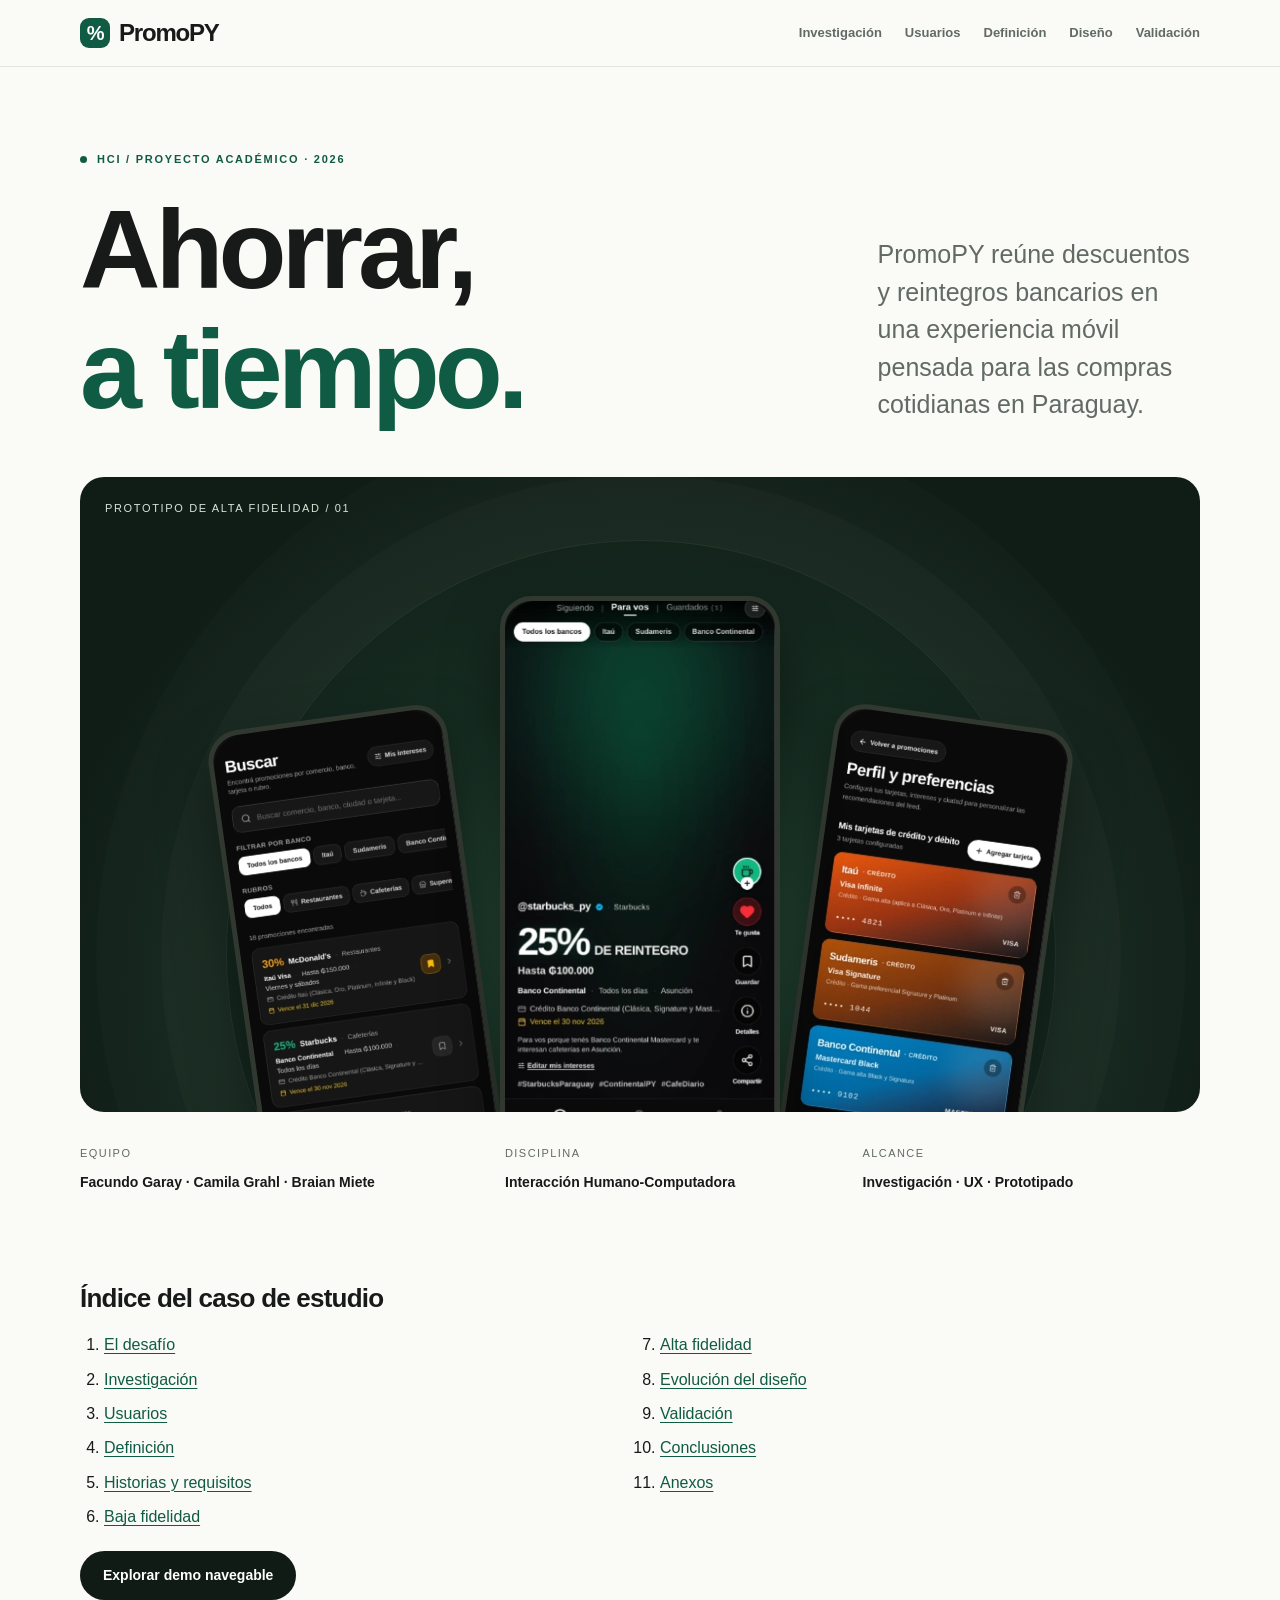
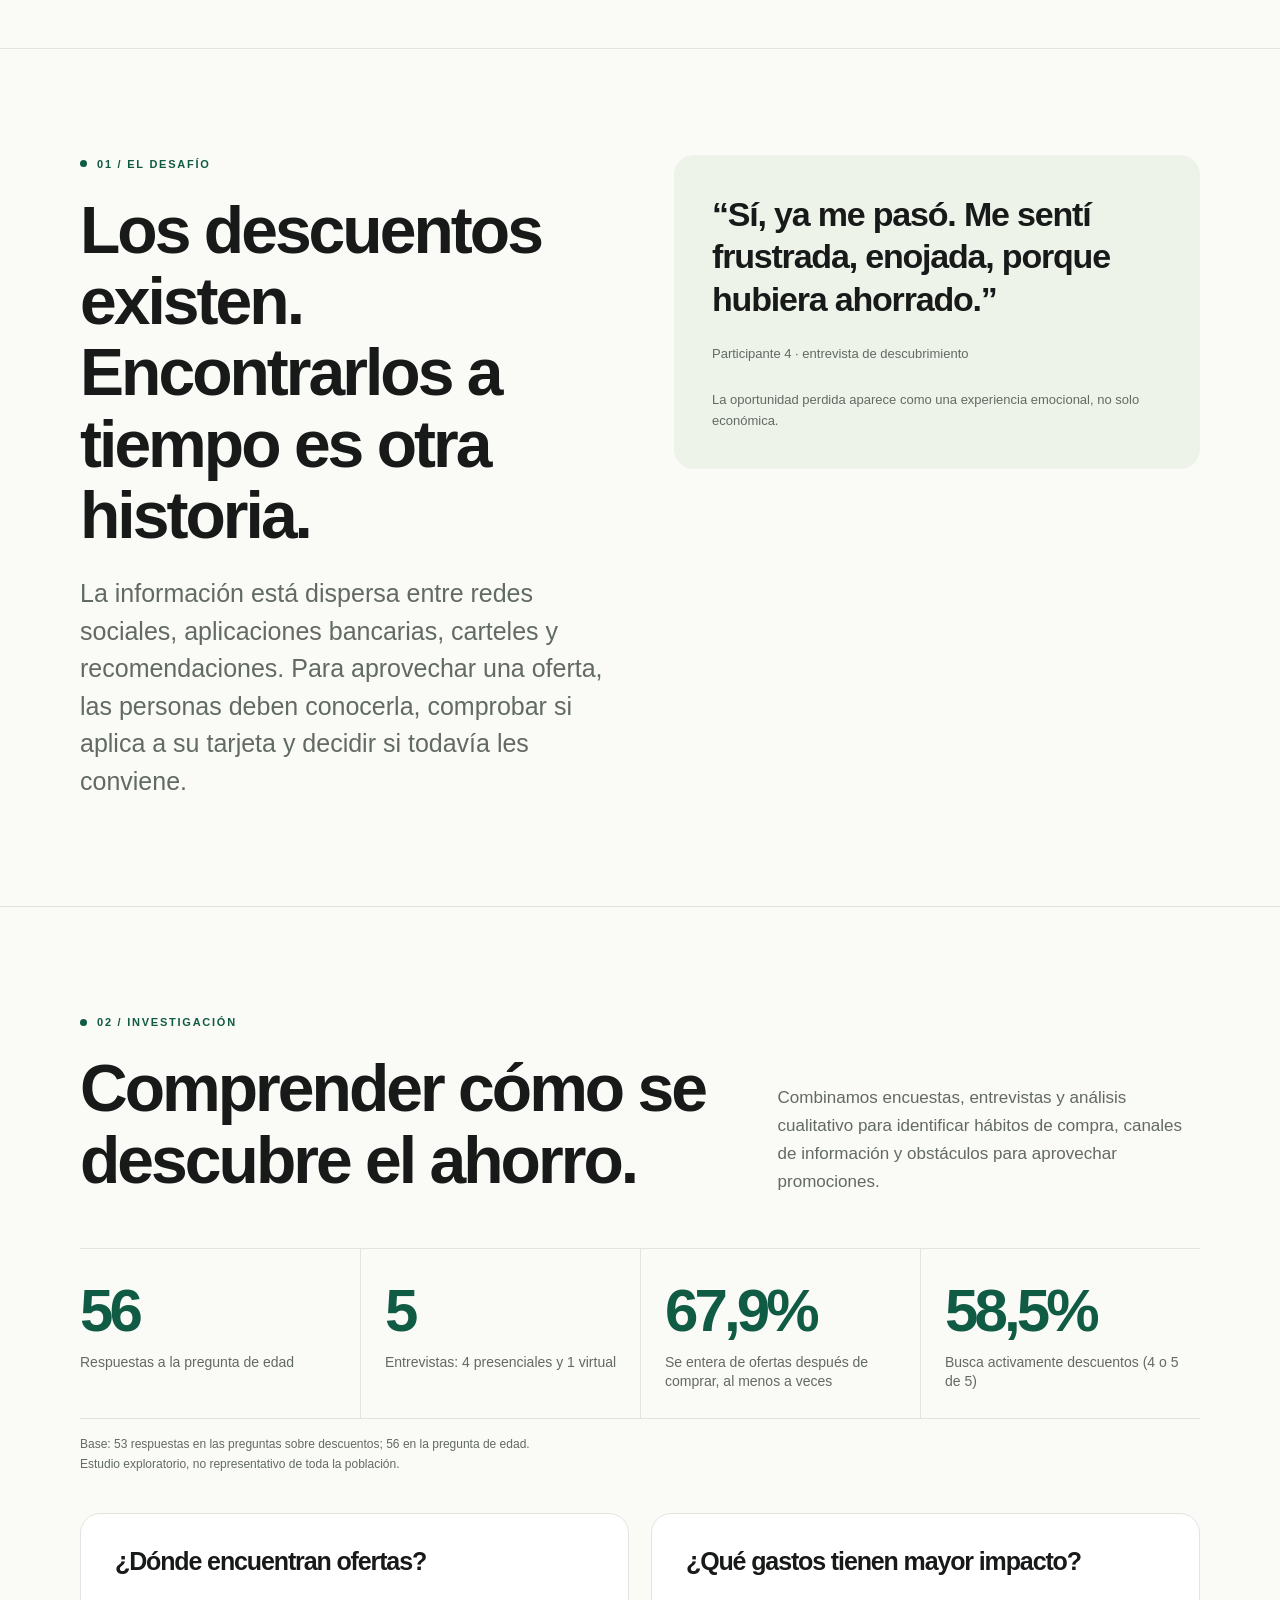
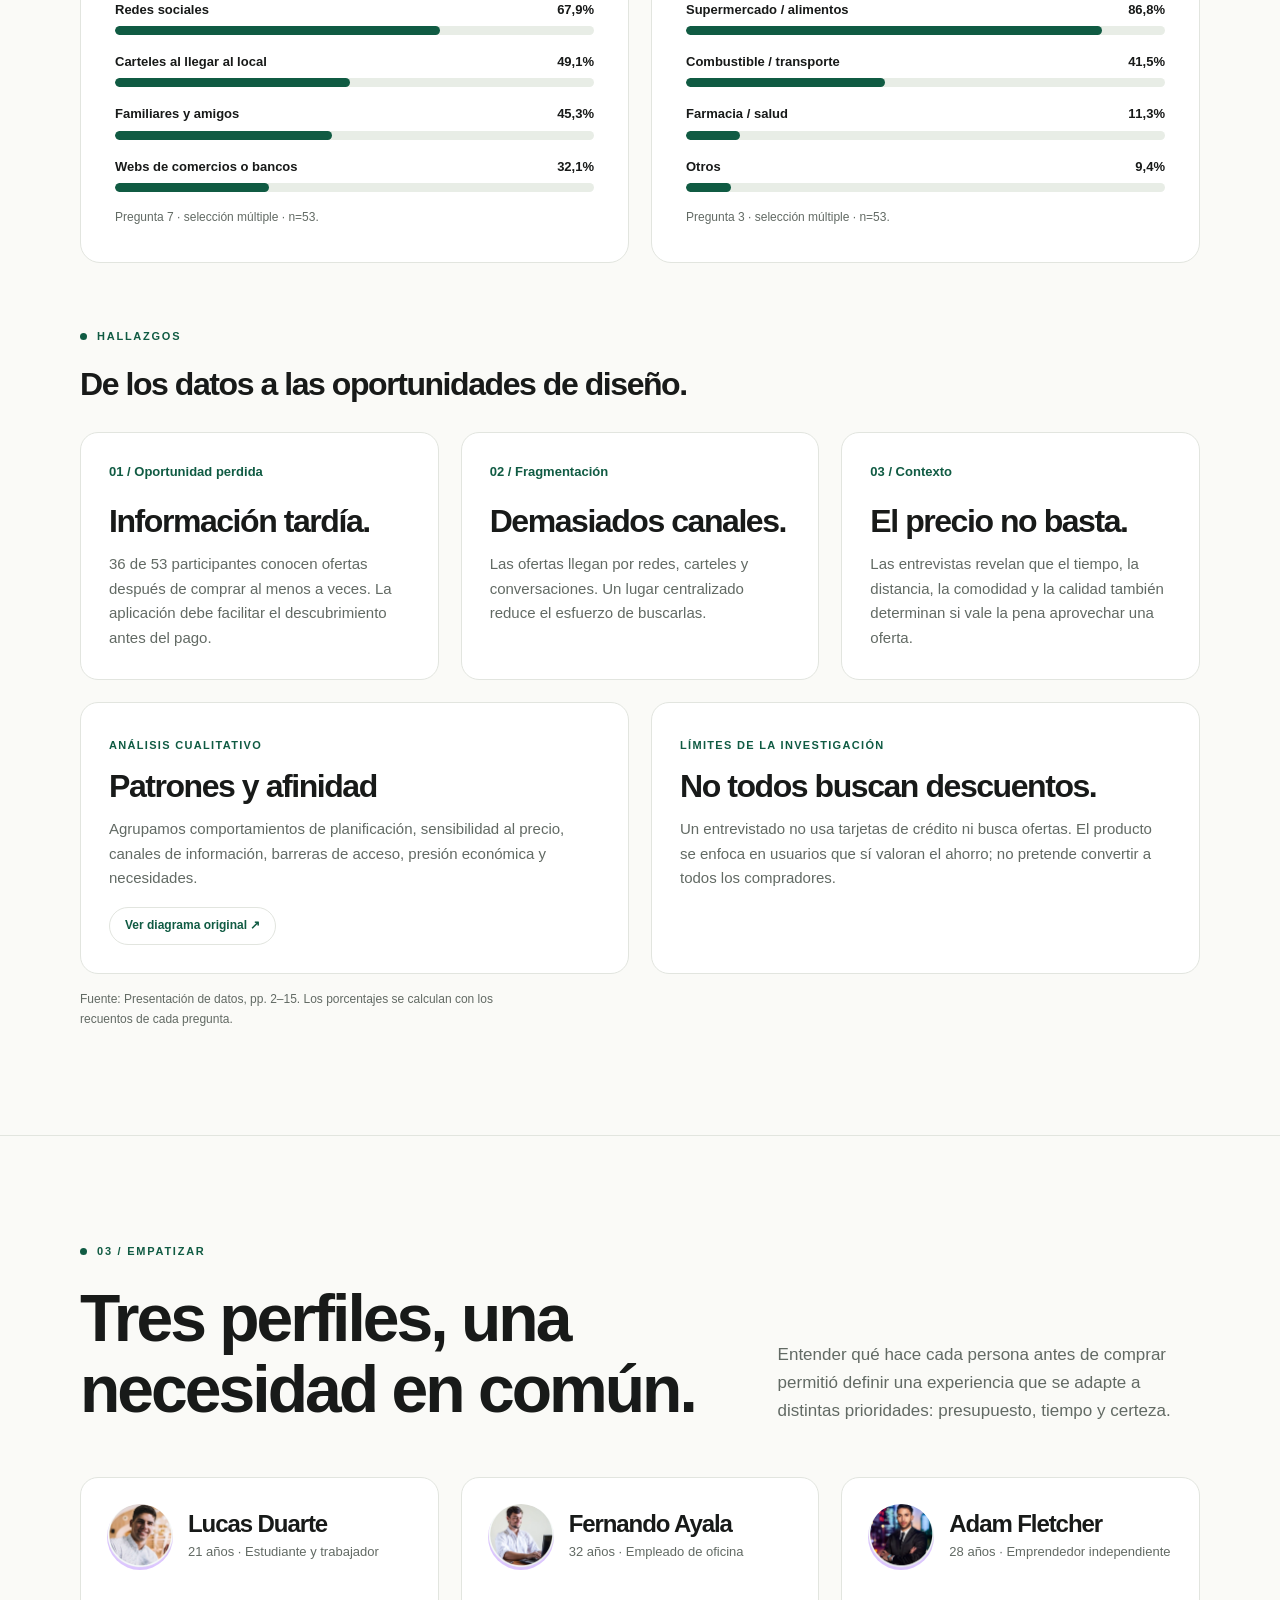
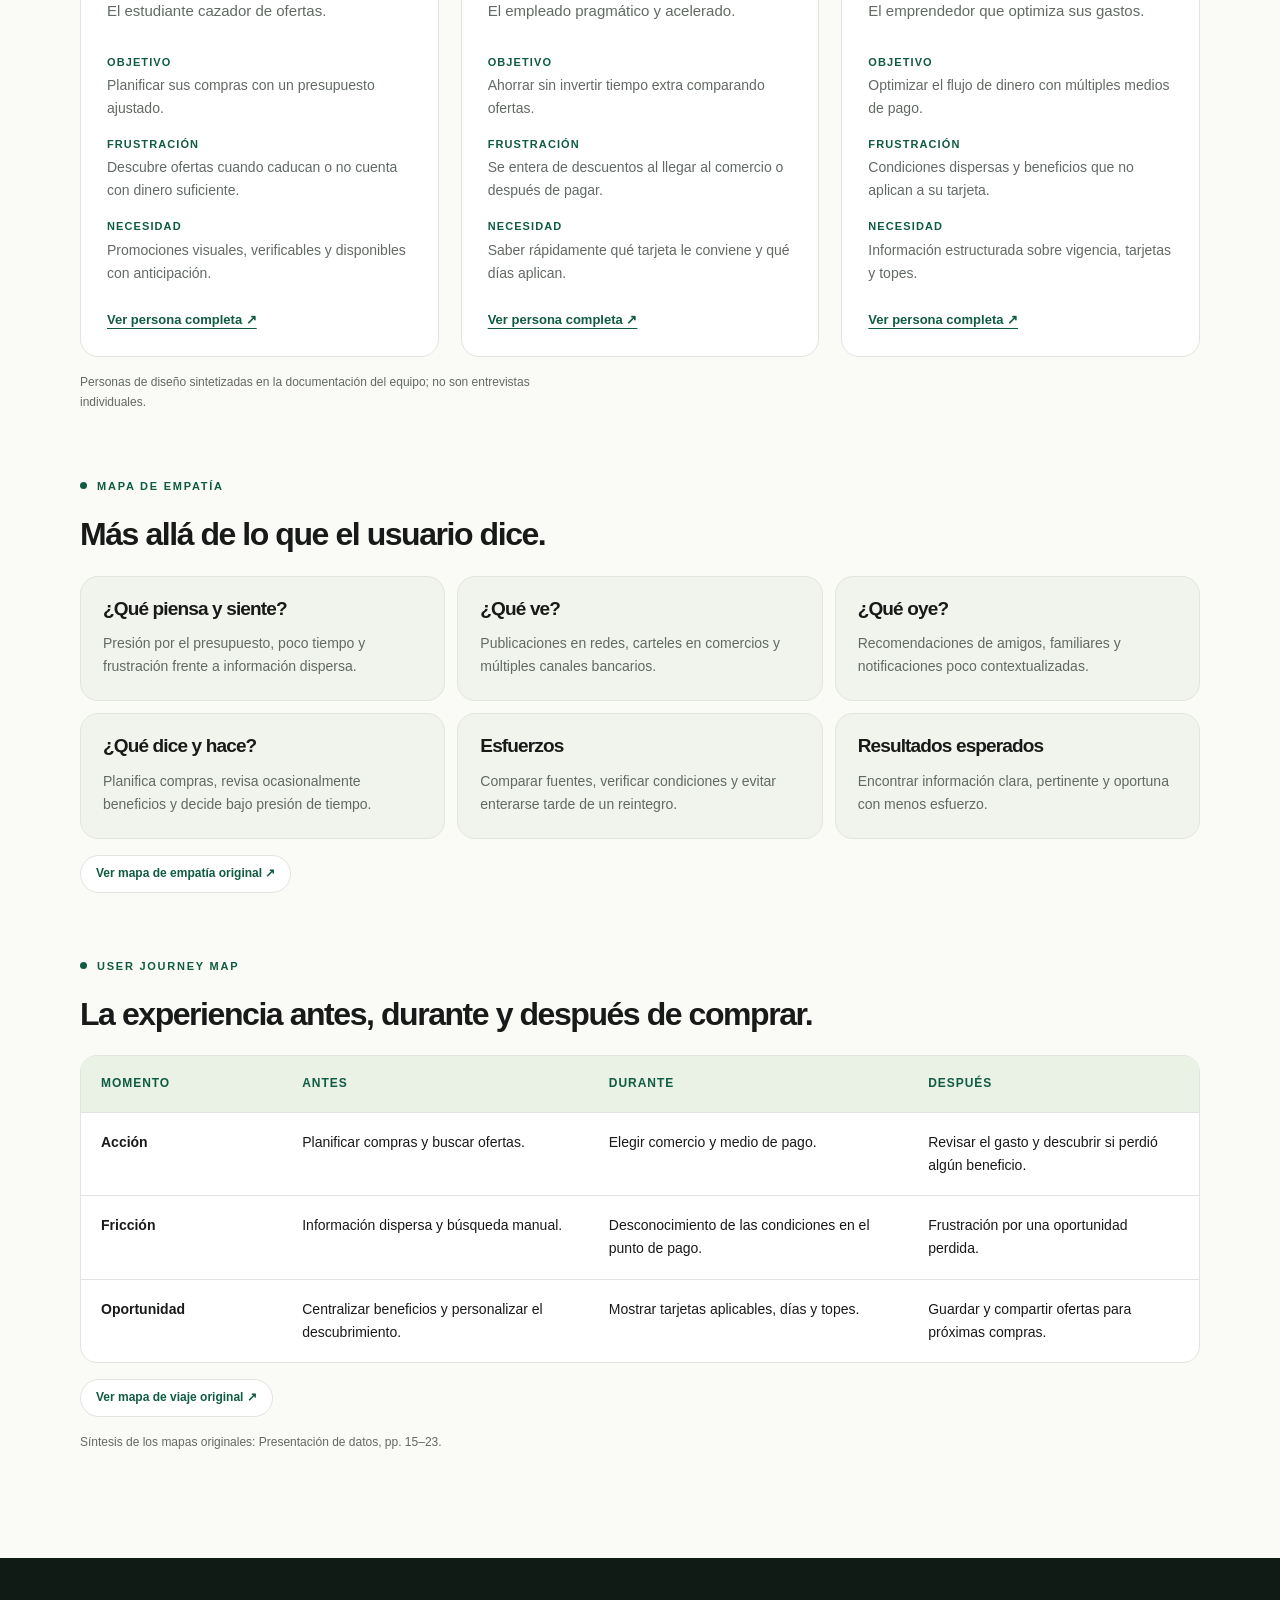
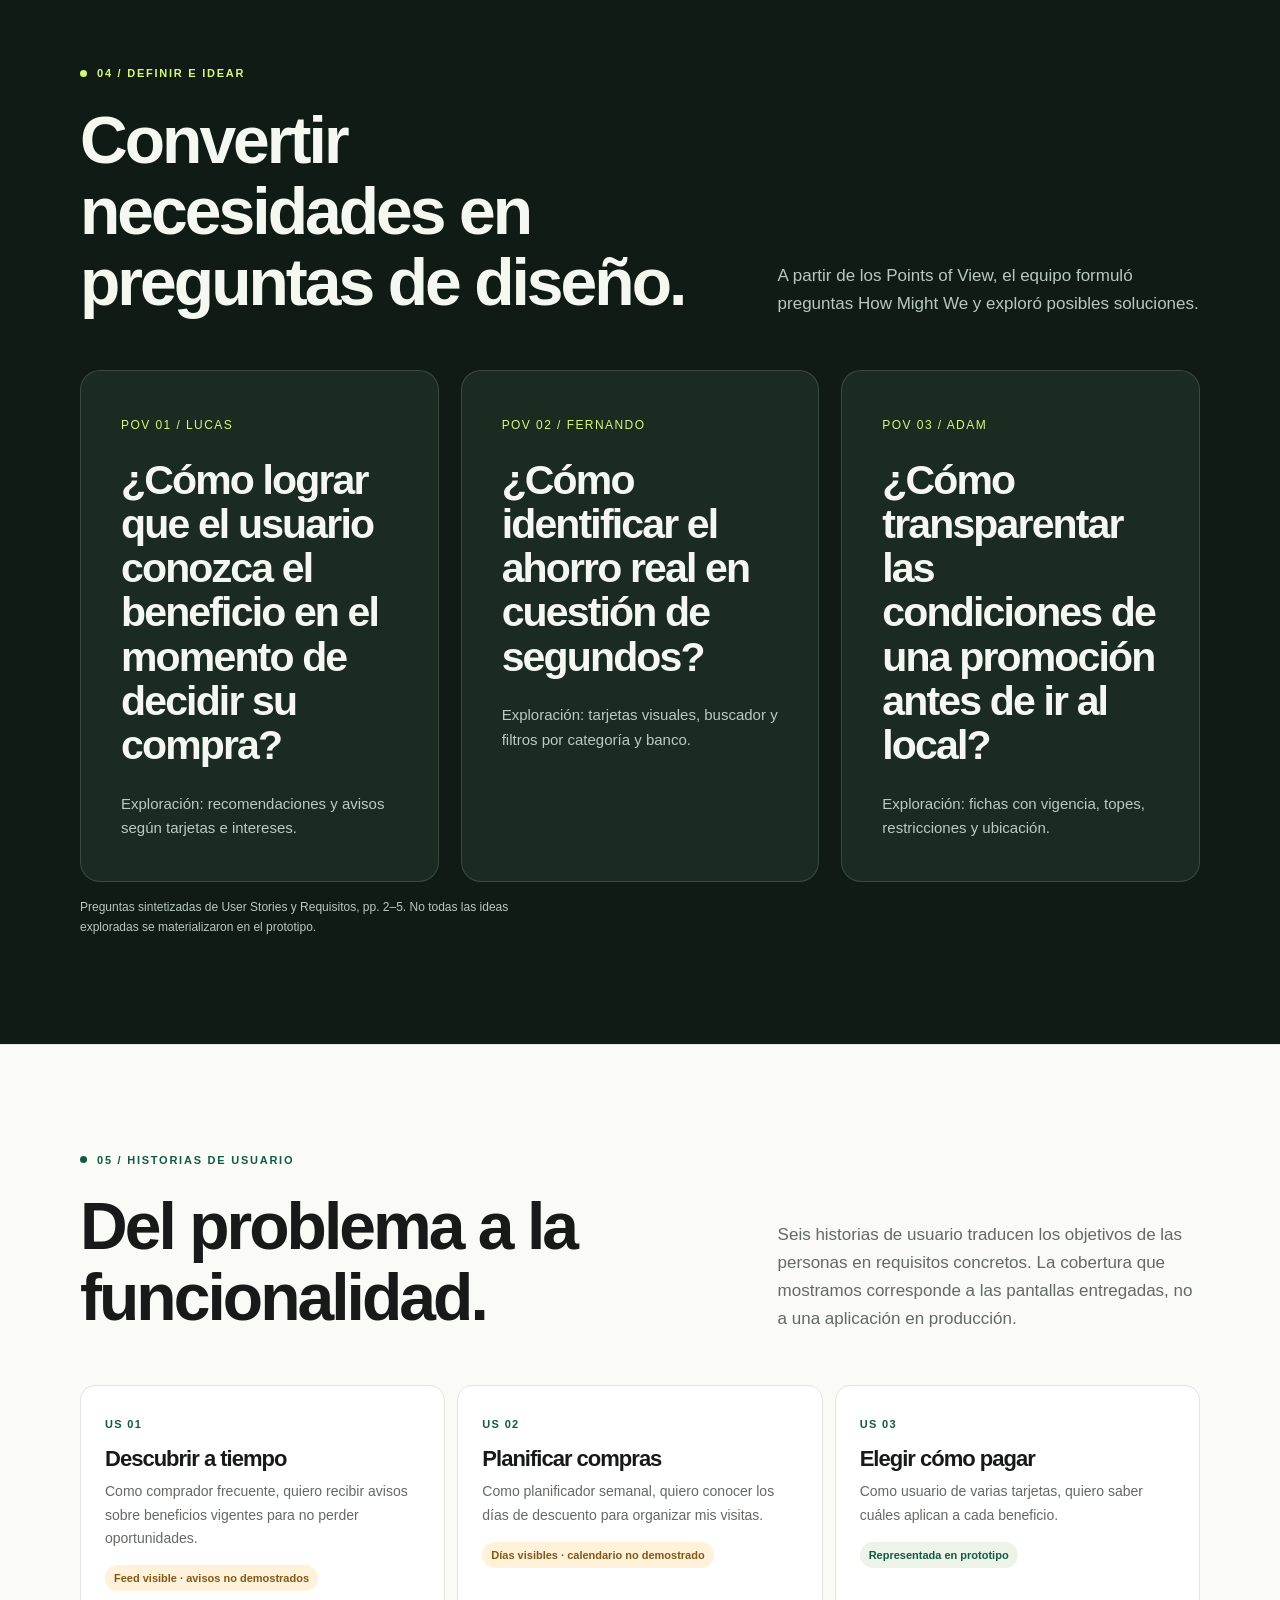
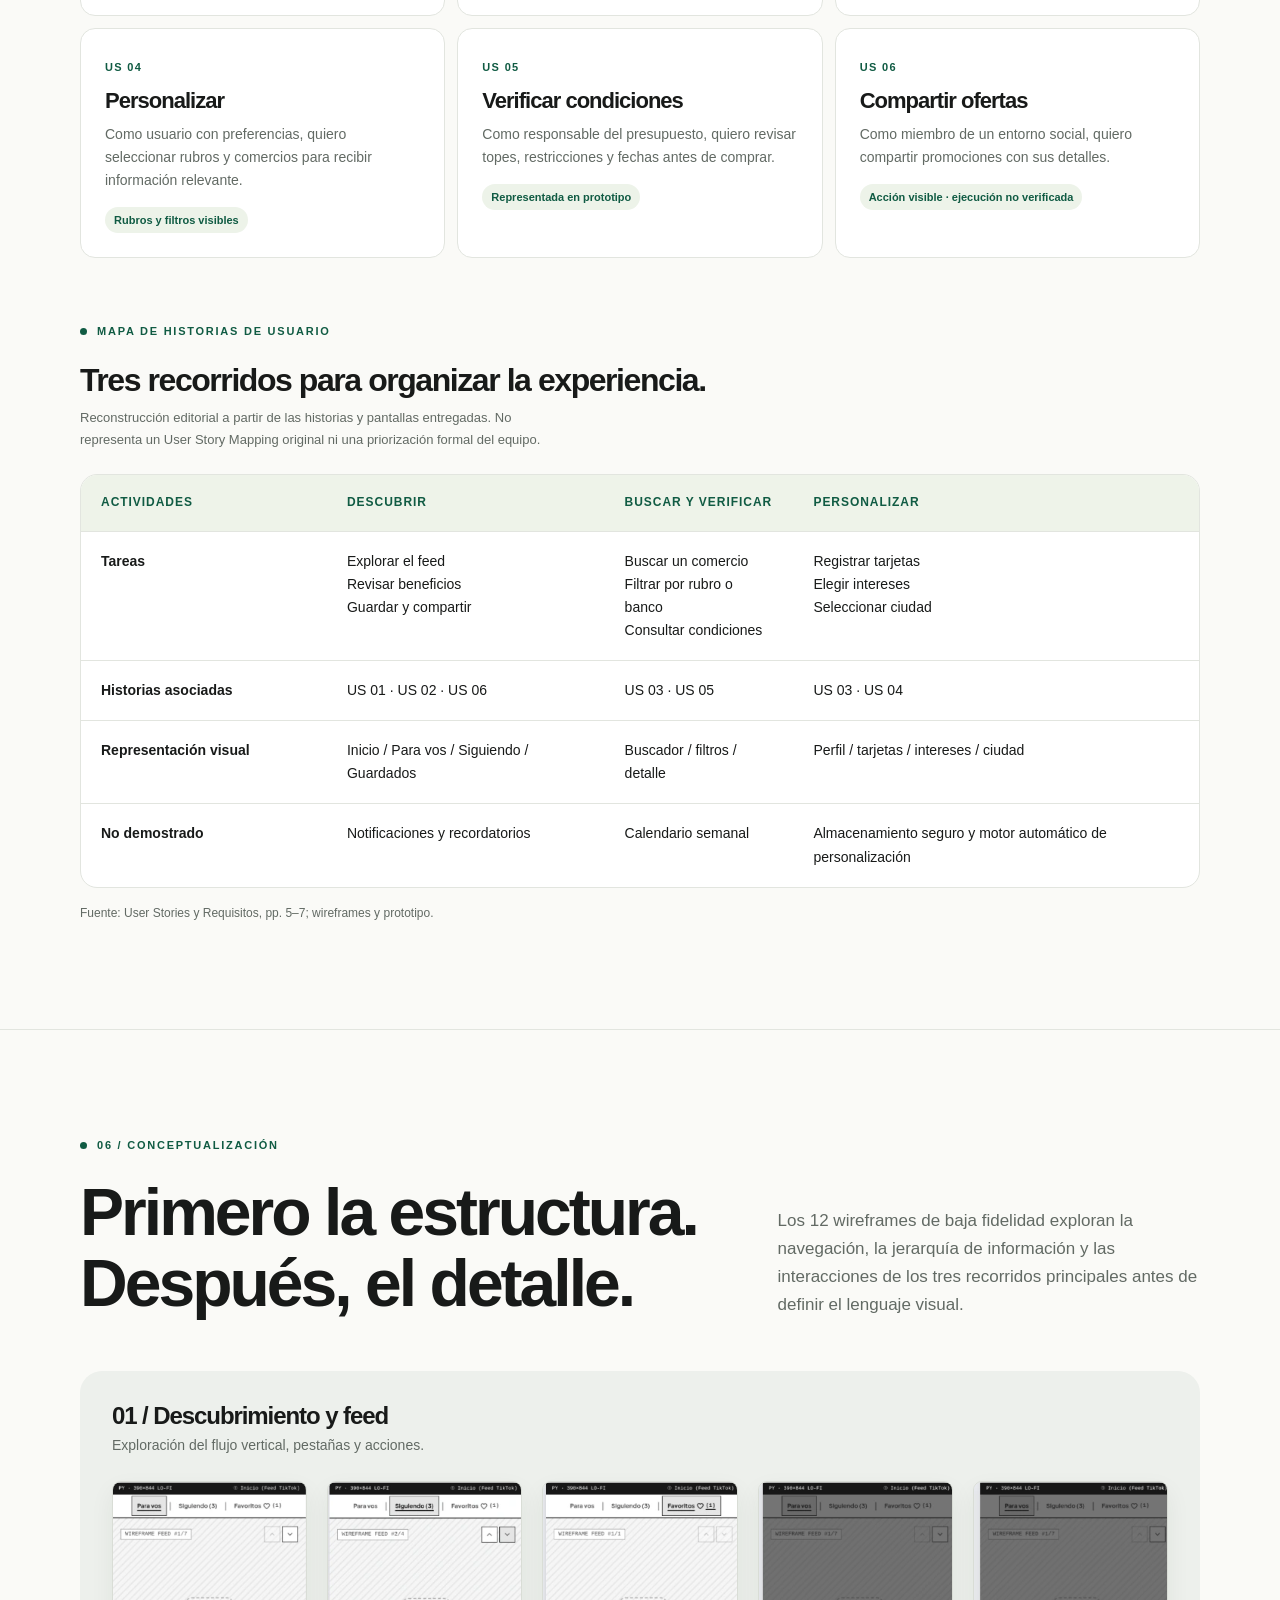
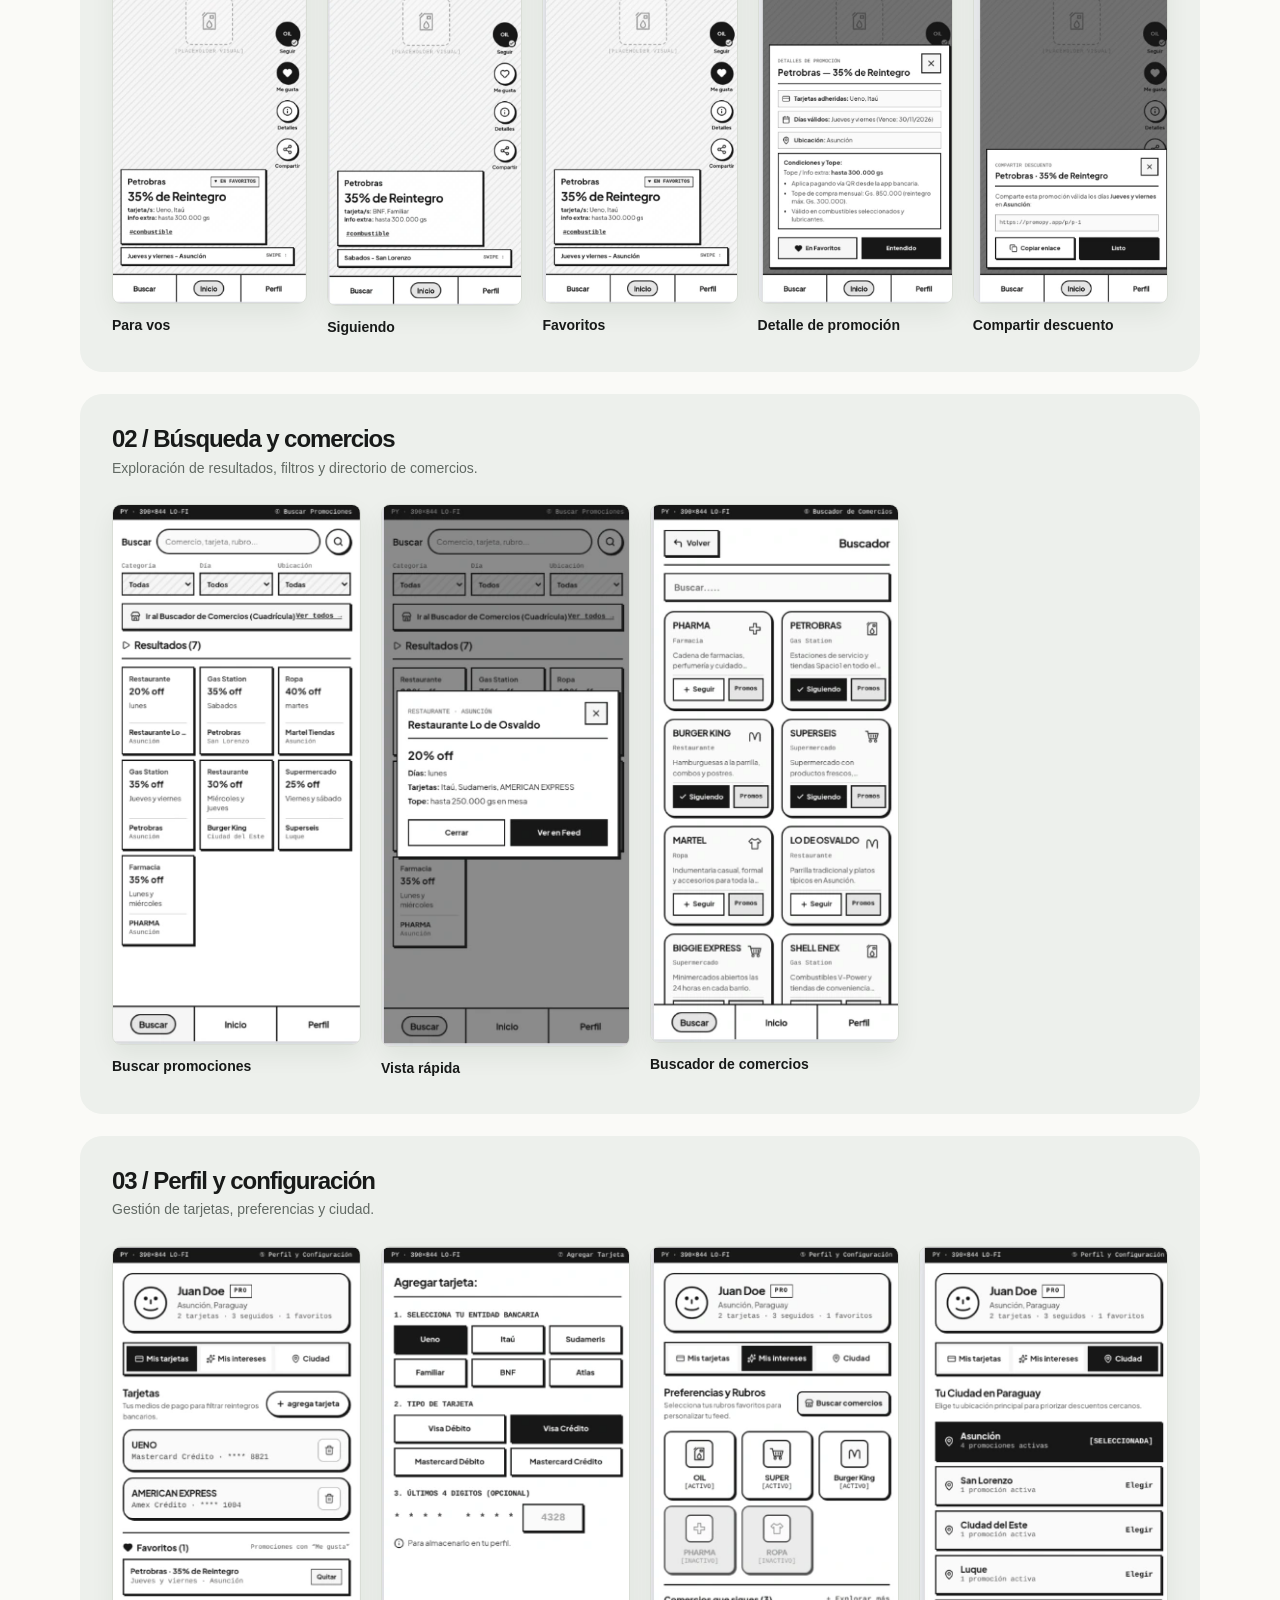
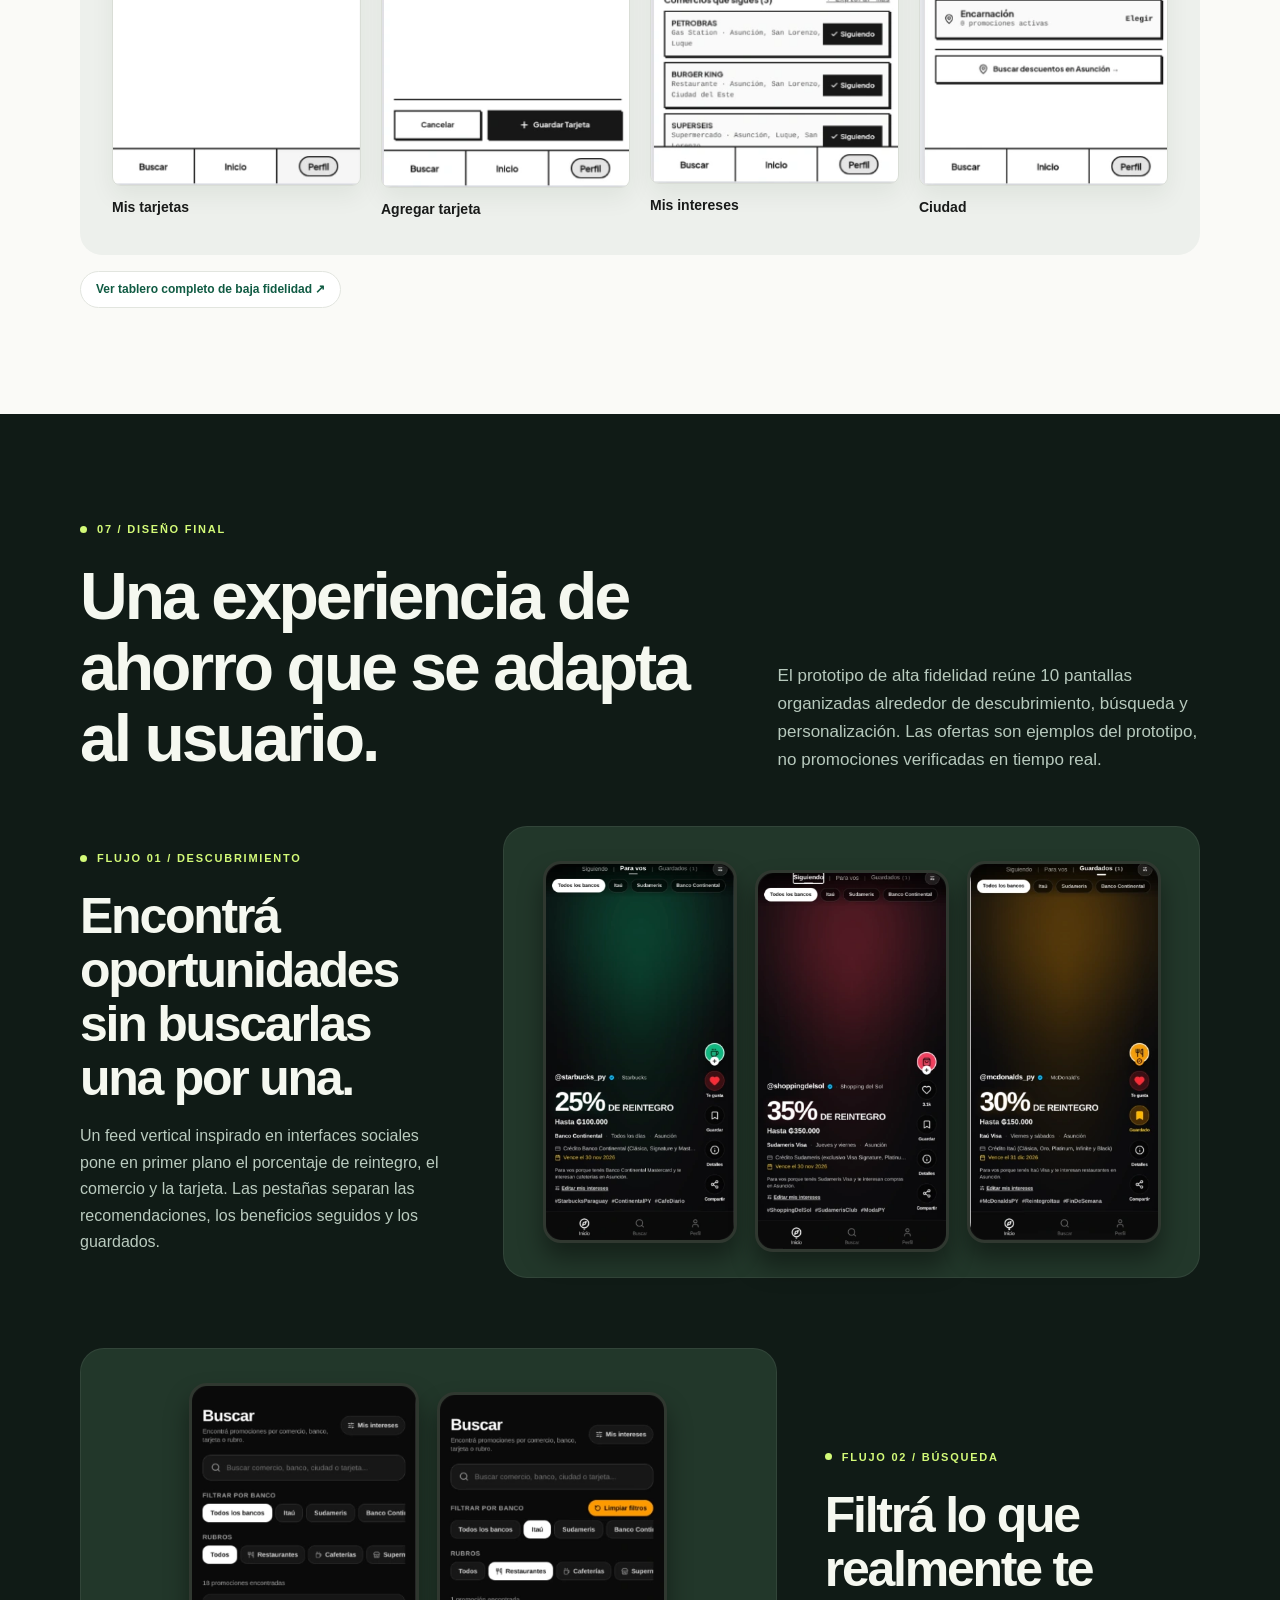
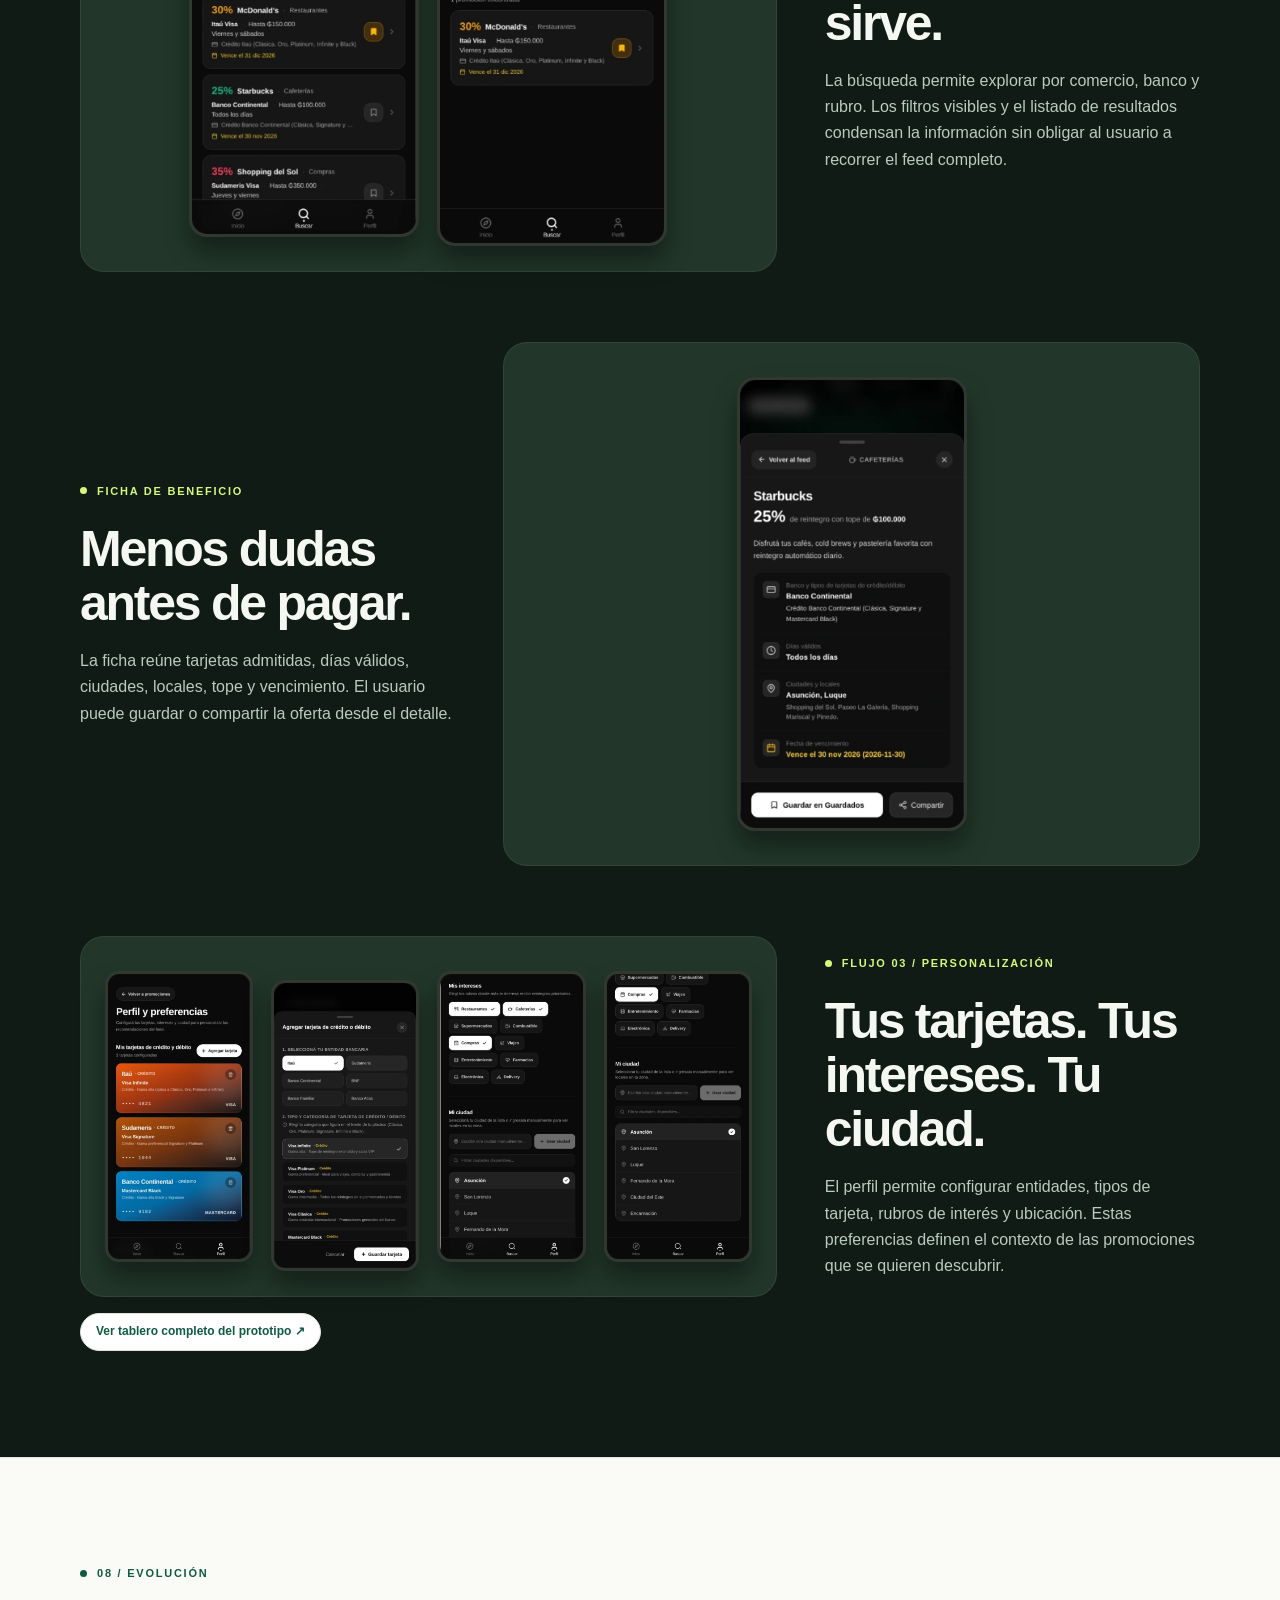
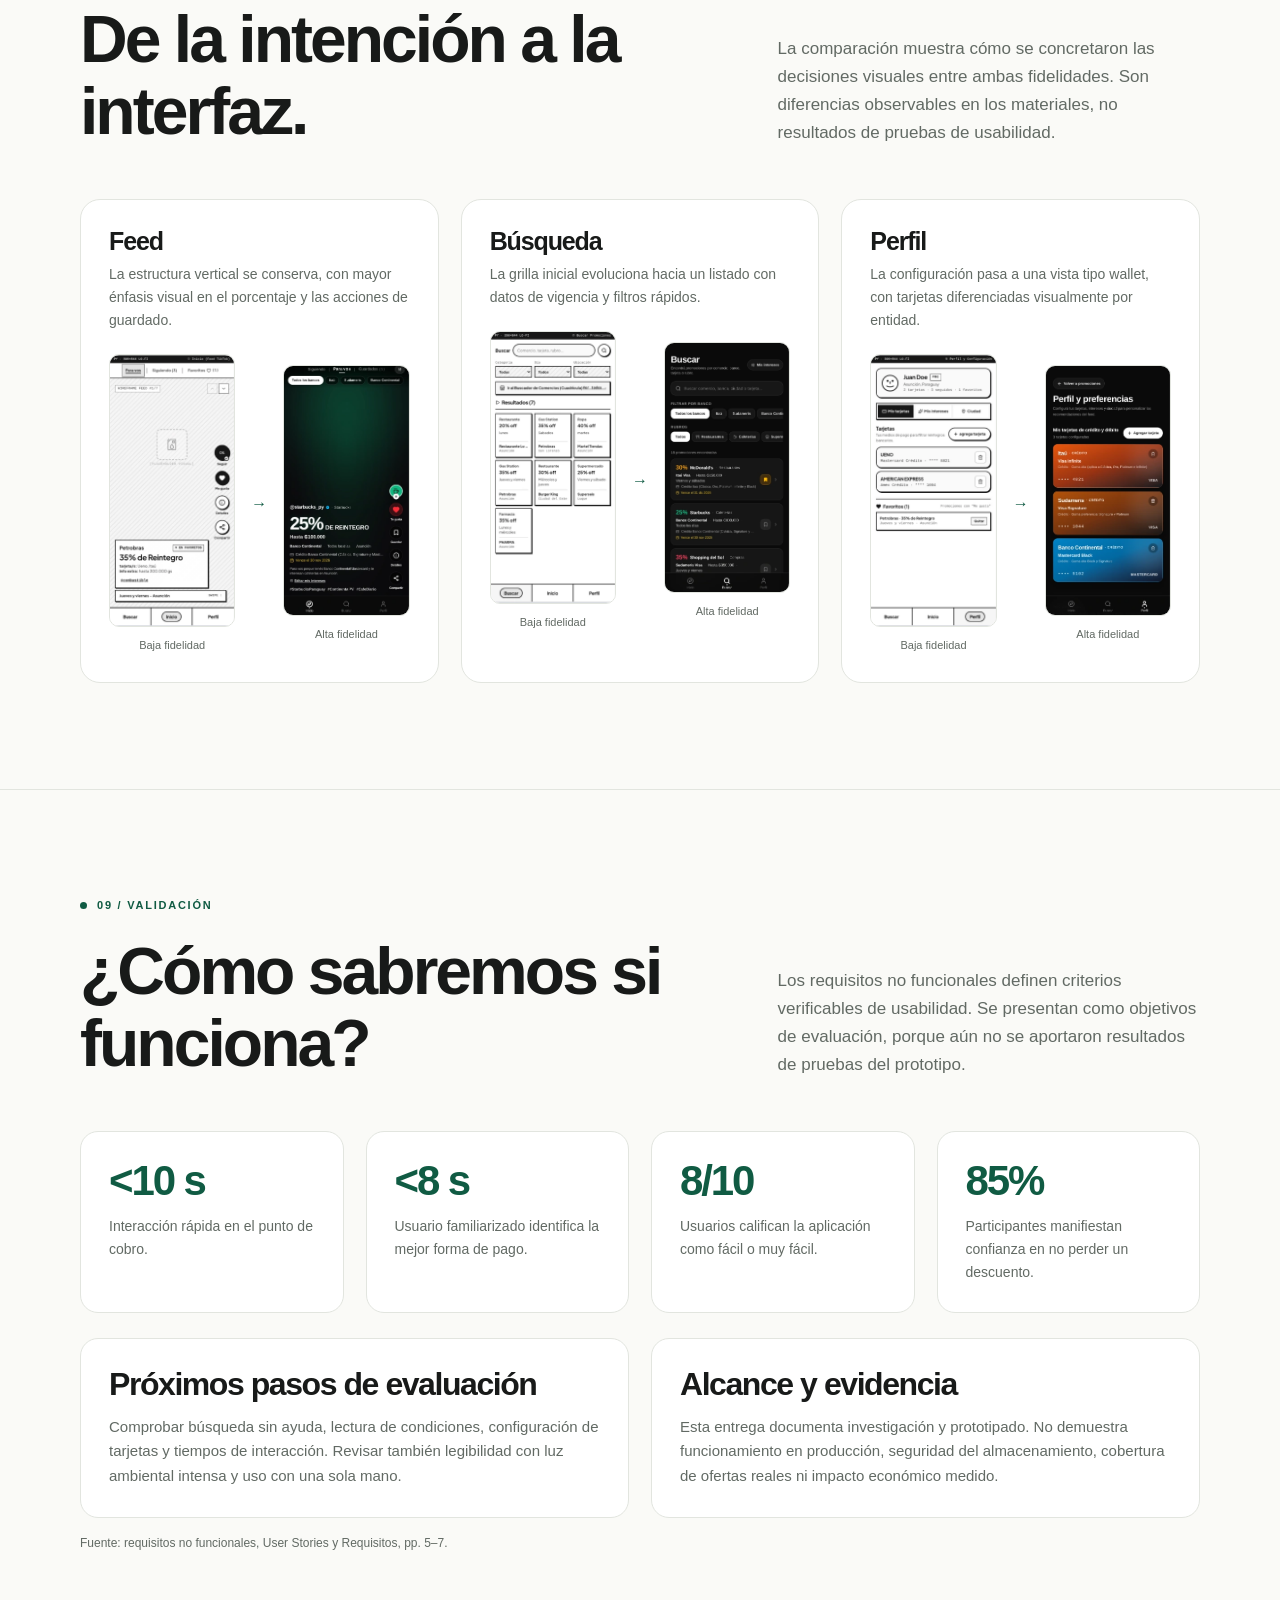
==== index.html @ 21a30f9c "Publicar portafolio HCI" ====
<!DOCTYPE html>
<html lang="es"><head><meta charset="utf-8"/><meta content="width=device-width,initial-scale=1" name="viewport"/><meta content="Caso de estudio UX/UI de PromoPY: investigación, diseño y prototipado de una aplicación de beneficios en Paraguay." name="description"/><title>PromoPY — Caso de estudio UX/UI</title><link href="css/estilos.css" rel="stylesheet"/></head><body><a class="skip-link" href="#inicio">Saltar al contenido principal</a><header class="topbar"><nav aria-label="Navegación principal" class="wrap nav"><a class="brand" href="#inicio"><span class="mark">%</span>PromoPY</a><div class="navlinks"><a href="#investigacion">Investigación</a><a href="#usuarios">Usuarios</a><a href="#definicion">Definición</a><a href="#diseno">Diseño</a><a href="#validacion">Validación</a></div></nav><div aria-hidden="true" class="progress" id="progress"></div></header>
<main id="inicio" tabindex="-1"><section class="hero wrap"><div class="eyebrow">HCI / Proyecto académico · 2026</div><div class="hero-title"><h1>Ahorrar,<br/><span>a tiempo.</span></h1><p class="lead">PromoPY reúne descuentos y reintegros bancarios en una experiencia móvil pensada para las compras cotidianas en Paraguay.</p></div><div class="hero-stage"><span class="stage-label">Prototipo de alta fidelidad / 01</span><a aria-label="Ampliar pantalla de búsqueda" class="device" data-zoom="" href="img/buscador-de-beneficios.webp"><img alt="Buscador de beneficios" decoding="async" src="img/buscador-de-beneficios.webp"/></a><a aria-label="Ampliar pantalla de inicio" class="device" data-zoom="" href="img/feed-personalizado-de-beneficios.webp"><img alt="Feed personalizado de beneficios" decoding="async" src="img/feed-personalizado-de-beneficios.webp"/></a><a aria-label="Ampliar pantalla de tarjetas" class="device" data-zoom="" href="img/perfil-con-tarjetas-bancarias.webp"><img alt="Perfil con tarjetas bancarias" decoding="async" src="img/perfil-con-tarjetas-bancarias.webp"/></a></div><div class="metadata"><div><span>Equipo</span><strong>Facundo Garay · Camila Grahl · Braian Miete</strong></div><div><span>Disciplina</span><strong>Interacción Humano-Computadora</strong></div><div><span>Alcance</span><strong>Investigación · UX · Prototipado</strong></div></div></section><nav aria-label="Índice del portafolio" class="contents wrap"><h2>Índice del caso de estudio</h2><ol><li><a href="#desafio">El desafío</a></li><li><a href="#investigacion">Investigación</a></li><li><a href="#usuarios">Usuarios</a></li><li><a href="#definicion">Definición</a></li><li><a href="#historias">Historias y requisitos</a></li><li><a href="#diseno">Baja fidelidad</a></li><li><a href="#prototipo">Alta fidelidad</a></li><li><a href="#evolucion">Evolución del diseño</a></li><li><a href="#validacion">Validación</a></li><li><a href="#conclusion">Conclusiones</a></li><li><a href="#anexos">Anexos</a></li></ol><a class="pill" href="demo/">Explorar demo navegable</a></nav>
<section class="section" id="desafio"><div class="wrap problem reveal"><div><div class="eyebrow">01 / El desafío</div><h2>Los descuentos existen. Encontrarlos a tiempo es otra historia.</h2><p class="lead">La información está dispersa entre redes sociales, aplicaciones bancarias, carteles y recomendaciones. Para aprovechar una oferta, las personas deben conocerla, comprobar si aplica a su tarjeta y decidir si todavía les conviene.</p></div><div class="quote-block"><blockquote>“Sí, ya me pasó. Me sentí frustrada, enojada, porque hubiera ahorrado.”</blockquote><cite>Participante 4 · entrevista de descubrimiento</cite><p class="small" style="margin-top:22px">La oportunidad perdida aparece como una experiencia emocional, no solo económica.</p></div></div></section>
<section class="section" id="investigacion"><div class="wrap"><div class="section-head reveal"><div><div class="eyebrow">02 / Investigación</div><h2>Comprender cómo se descubre el ahorro.</h2></div><p>Combinamos encuestas, entrevistas y análisis cualitativo para identificar hábitos de compra, canales de información y obstáculos para aprovechar promociones.</p></div><div class="stats reveal"><div class="stat"><b>56</b><p>Respuestas a la pregunta de edad</p></div><div class="stat"><b>5</b><p>Entrevistas: 4 presenciales y 1 virtual</p></div><div class="stat"><b>67,9%</b><p>Se entera de ofertas después de comprar, al menos a veces</p></div><div class="stat"><b>58,5%</b><p>Busca activamente descuentos (4 o 5 de 5)</p></div></div><p class="source">Base: 53 respuestas en las preguntas sobre descuentos; 56 en la pregunta de edad. Estudio exploratorio, no representativo de toda la población.</p><div class="grid2 reveal" style="margin-top:38px"><div class="chart"><h3>¿Dónde encuentran ofertas?</h3><div class="barrow"><div class="barlabel"><span>Redes sociales</span><span>67,9%</span></div><div class="track"><div class="fill" style="width:67.9%"></div></div></div><div class="barrow"><div class="barlabel"><span>Carteles al llegar al local</span><span>49,1%</span></div><div class="track"><div class="fill" style="width:49.1%"></div></div></div><div class="barrow"><div class="barlabel"><span>Familiares y amigos</span><span>45,3%</span></div><div class="track"><div class="fill" style="width:45.3%"></div></div></div><div class="barrow"><div class="barlabel"><span>Webs de comercios o bancos</span><span>32,1%</span></div><div class="track"><div class="fill" style="width:32.1%"></div></div></div><p class="source">Pregunta 7 · selección múltiple · n=53.</p></div><div class="chart"><h3>¿Qué gastos tienen mayor impacto?</h3><div class="barrow"><div class="barlabel"><span>Supermercado / alimentos</span><span>86,8%</span></div><div class="track"><div class="fill" style="width:86.8%"></div></div></div><div class="barrow"><div class="barlabel"><span>Combustible / transporte</span><span>41,5%</span></div><div class="track"><div class="fill" style="width:41.5%"></div></div></div><div class="barrow"><div class="barlabel"><span>Farmacia / salud</span><span>11,3%</span></div><div class="track"><div class="fill" style="width:11.3%"></div></div></div><div class="barrow"><div class="barlabel"><span>Otros</span><span>9,4%</span></div><div class="track"><div class="fill" style="width:9.4%"></div></div></div><p class="source">Pregunta 3 · selección múltiple · n=53.</p></div></div><div class="subhead"><div class="eyebrow">Hallazgos</div><h3>De los datos a las oportunidades de diseño.</h3></div><div class="grid3 insights reveal"><article class="card"><span class="insight-num">01 / Oportunidad perdida</span><h3>Información tardía.</h3><p>36 de 53 participantes conocen ofertas después de comprar al menos a veces. La aplicación debe facilitar el descubrimiento antes del pago.</p></article><article class="card"><span class="insight-num">02 / Fragmentación</span><h3>Demasiados canales.</h3><p>Las ofertas llegan por redes, carteles y conversaciones. Un lugar centralizado reduce el esfuerzo de buscarlas.</p></article><article class="card"><span class="insight-num">03 / Contexto</span><h3>El precio no basta.</h3><p>Las entrevistas revelan que el tiempo, la distancia, la comodidad y la calidad también determinan si vale la pena aprovechar una oferta.</p></article></div><div class="grid2 reveal" style="margin-top:22px"><article class="card"><span class="kicker">Análisis cualitativo</span><h3 style="margin-top:12px">Patrones y afinidad</h3><p>Agrupamos comportamientos de planificación, sensibilidad al precio, canales de información, barreras de acceso, presión económica y necesidades.</p><a class="map-btn" data-caption="Diagrama de afinidad original" data-src="img/diagrama-de-afinidad-original.webp" href="img/diagrama-de-afinidad-original.webp">Ver diagrama original ↗</a></article><article class="card"><span class="kicker">Límites de la investigación</span><h3 style="margin-top:12px">No todos buscan descuentos.</h3><p>Un entrevistado no usa tarjetas de crédito ni busca ofertas. El producto se enfoca en usuarios que sí valoran el ahorro; no pretende convertir a todos los compradores.</p></article></div><p class="source">Fuente: Presentación de datos, pp. 2–15. Los porcentajes se calculan con los recuentos de cada pregunta.</p></div></section>
<section class="section" id="usuarios"><div class="wrap"><div class="section-head reveal"><div><div class="eyebrow">03 / Empatizar</div><h2>Tres perfiles, una necesidad en común.</h2></div><p>Entender qué hace cada persona antes de comprar permitió definir una experiencia que se adapte a distintas prioridades: presupuesto, tiempo y certeza.</p></div><div class="grid3 reveal"><article class="card persona"><div class="person-header"><img alt="Retrato ilustrativo de Lucas" class="avatar" decoding="async" src="img/retrato-ilustrativo-de-lucas.webp"/><div><h3>Lucas Duarte</h3><p class="role">21 años · Estudiante y trabajador</p></div></div><p>El estudiante cazador de ofertas.</p><dl><dt>Objetivo</dt><dd>Planificar sus compras con un presupuesto ajustado.</dd><dt>Frustración</dt><dd>Descubre ofertas cuando caducan o no cuenta con dinero suficiente.</dd><dt>Necesidad</dt><dd>Promociones visuales, verificables y disponibles con anticipación.</dd></dl><a class="textlink" data-caption="User persona original: Lucas Duarte" data-src="img/user-persona-original-lucas-duarte.webp" href="img/user-persona-original-lucas-duarte.webp">Ver persona completa ↗</a></article><article class="card persona"><div class="person-header"><img alt="Retrato ilustrativo de Fernando" class="avatar" decoding="async" src="img/retrato-ilustrativo-de-fernando.webp"/><div><h3>Fernando Ayala</h3><p class="role">32 años · Empleado de oficina</p></div></div><p>El empleado pragmático y acelerado.</p><dl><dt>Objetivo</dt><dd>Ahorrar sin invertir tiempo extra comparando ofertas.</dd><dt>Frustración</dt><dd>Se entera de descuentos al llegar al comercio o después de pagar.</dd><dt>Necesidad</dt><dd>Saber rápidamente qué tarjeta le conviene y qué días aplican.</dd></dl><a class="textlink" data-caption="User persona original: Fernando Ayala" data-src="img/user-persona-original-fernando-ayala.webp" href="img/user-persona-original-fernando-ayala.webp">Ver persona completa ↗</a></article><article class="card persona"><div class="person-header"><img alt="Retrato ilustrativo de Adam" class="avatar" decoding="async" src="img/retrato-ilustrativo-de-adam.webp"/><div><h3>Adam Fletcher</h3><p class="role">28 años · Emprendedor independiente</p></div></div><p>El emprendedor que optimiza sus gastos.</p><dl><dt>Objetivo</dt><dd>Optimizar el flujo de dinero con múltiples medios de pago.</dd><dt>Frustración</dt><dd>Condiciones dispersas y beneficios que no aplican a su tarjeta.</dd><dt>Necesidad</dt><dd>Información estructurada sobre vigencia, tarjetas y topes.</dd></dl><a class="textlink" data-caption="User persona original: Adam Fletcher" data-src="img/user-persona-original-adam-fletcher.webp" href="img/user-persona-original-adam-fletcher.webp">Ver persona completa ↗</a></article></div><p class="source">Personas de diseño sintetizadas en la documentación del equipo; no son entrevistas individuales.</p><div class="subhead"><div class="eyebrow">Mapa de empatía</div><h3>Más allá de lo que el usuario dice.</h3></div><div class="empathy reveal"><article class="card"><h3>¿Qué piensa y siente?</h3><p>Presión por el presupuesto, poco tiempo y frustración frente a información dispersa.</p></article><article class="card"><h3>¿Qué ve?</h3><p>Publicaciones en redes, carteles en comercios y múltiples canales bancarios.</p></article><article class="card"><h3>¿Qué oye?</h3><p>Recomendaciones de amigos, familiares y notificaciones poco contextualizadas.</p></article><article class="card"><h3>¿Qué dice y hace?</h3><p>Planifica compras, revisa ocasionalmente beneficios y decide bajo presión de tiempo.</p></article><article class="card"><h3>Esfuerzos</h3><p>Comparar fuentes, verificar condiciones y evitar enterarse tarde de un reintegro.</p></article><article class="card"><h3>Resultados esperados</h3><p>Encontrar información clara, pertinente y oportuna con menos esfuerzo.</p></article></div><a class="map-btn" data-caption="Mapa de empatía original" data-src="img/mapa-de-empatia-original.webp" href="img/mapa-de-empatia-original.webp">Ver mapa de empatía original ↗</a><div class="subhead"><div class="eyebrow">User Journey Map</div><h3>La experiencia antes, durante y después de comprar.</h3></div><div class="scroll-table reveal"><table><thead><tr><th>Momento</th><th>Antes</th><th>Durante</th><th>Después</th></tr></thead><tbody><tr><td>Acción</td><td>Planificar compras y buscar ofertas.</td><td>Elegir comercio y medio de pago.</td><td>Revisar el gasto y descubrir si perdió algún beneficio.</td></tr><tr><td>Fricción</td><td>Información dispersa y búsqueda manual.</td><td>Desconocimiento de las condiciones en el punto de pago.</td><td>Frustración por una oportunidad perdida.</td></tr><tr><td>Oportunidad</td><td>Centralizar beneficios y personalizar el descubrimiento.</td><td>Mostrar tarjetas aplicables, días y topes.</td><td>Guardar y compartir ofertas para próximas compras.</td></tr></tbody></table></div><a class="map-btn" data-caption="User Journey Map original" data-src="img/user-journey-map-original.webp" href="img/user-journey-map-original.webp">Ver mapa de viaje original ↗</a><p class="source">Síntesis de los mapas originales: Presentación de datos, pp. 15–23.</p></div></section>
<section class="section dark" id="definicion"><div class="wrap"><div class="section-head reveal"><div><div class="eyebrow">04 / Definir e idear</div><h2>Convertir necesidades en preguntas de diseño.</h2></div><p>A partir de los Points of View, el equipo formuló preguntas How Might We y exploró posibles soluciones.</p></div><div class="grid3 reveal"><article class="hmw"><span>POV 01 / Lucas</span><h3>¿Cómo lograr que el usuario conozca el beneficio en el momento de decidir su compra?</h3><p>Exploración: recomendaciones y avisos según tarjetas e intereses.</p></article><article class="hmw"><span>POV 02 / Fernando</span><h3>¿Cómo identificar el ahorro real en cuestión de segundos?</h3><p>Exploración: tarjetas visuales, buscador y filtros por categoría y banco.</p></article><article class="hmw"><span>POV 03 / Adam</span><h3>¿Cómo transparentar las condiciones de una promoción antes de ir al local?</h3><p>Exploración: fichas con vigencia, topes, restricciones y ubicación.</p></article></div><p class="source">Preguntas sintetizadas de User Stories y Requisitos, pp. 2–5. No todas las ideas exploradas se materializaron en el prototipo.</p></div></section>
<section class="section" id="historias"><div class="wrap"><div class="section-head reveal"><div><div class="eyebrow">05 / Historias de usuario</div><h2>Del problema a la funcionalidad.</h2></div><p>Seis historias de usuario traducen los objetivos de las personas en requisitos concretos. La cobertura que mostramos corresponde a las pantallas entregadas, no a una aplicación en producción.</p></div><div class="stories reveal"><article class="story"><span class="kicker">US 01</span><h3>Descubrir a tiempo</h3><p>Como comprador frecuente, quiero recibir avisos sobre beneficios vigentes para no perder oportunidades.</p><span class="status pending">Feed visible · avisos no demostrados</span></article><article class="story"><span class="kicker">US 02</span><h3>Planificar compras</h3><p>Como planificador semanal, quiero conocer los días de descuento para organizar mis visitas.</p><span class="status pending">Días visibles · calendario no demostrado</span></article><article class="story"><span class="kicker">US 03</span><h3>Elegir cómo pagar</h3><p>Como usuario de varias tarjetas, quiero saber cuáles aplican a cada beneficio.</p><span class="status">Representada en prototipo</span></article><article class="story"><span class="kicker">US 04</span><h3>Personalizar</h3><p>Como usuario con preferencias, quiero seleccionar rubros y comercios para recibir información relevante.</p><span class="status">Rubros y filtros visibles</span></article><article class="story"><span class="kicker">US 05</span><h3>Verificar condiciones</h3><p>Como responsable del presupuesto, quiero revisar topes, restricciones y fechas antes de comprar.</p><span class="status">Representada en prototipo</span></article><article class="story"><span class="kicker">US 06</span><h3>Compartir ofertas</h3><p>Como miembro de un entorno social, quiero compartir promociones con sus detalles.</p><span class="status">Acción visible · ejecución no verificada</span></article></div><div class="subhead"><div class="eyebrow">Mapa de historias de usuario</div><h3>Tres recorridos para organizar la experiencia.</h3><p class="small" style="margin-top:10px">Reconstrucción editorial a partir de las historias y pantallas entregadas. No representa un User Story Mapping original ni una priorización formal del equipo.</p></div><div class="scroll-table mapping reveal"><table><thead><tr><th>Actividades</th><th>Descubrir</th><th>Buscar y verificar</th><th>Personalizar</th></tr></thead><tbody><tr><td>Tareas</td><td>Explorar el feed<br/>Revisar beneficios<br/>Guardar y compartir</td><td>Buscar un comercio<br/>Filtrar por rubro o banco<br/>Consultar condiciones</td><td>Registrar tarjetas<br/>Elegir intereses<br/>Seleccionar ciudad</td></tr><tr><td>Historias asociadas</td><td>US 01 · US 02 · US 06</td><td>US 03 · US 05</td><td>US 03 · US 04</td></tr><tr><td>Representación visual</td><td>Inicio / Para vos / Siguiendo / Guardados</td><td>Buscador / filtros / detalle</td><td>Perfil / tarjetas / intereses / ciudad</td></tr><tr><td>No demostrado</td><td>Notificaciones y recordatorios</td><td>Calendario semanal</td><td>Almacenamiento seguro y motor automático de personalización</td></tr></tbody></table></div><p class="source">Fuente: User Stories y Requisitos, pp. 5–7; wireframes y prototipo.</p></div></section>
<section class="section" id="diseno"><div class="wrap"><div class="section-head reveal"><div><div class="eyebrow">06 / Conceptualización</div><h2>Primero la estructura.<br/>Después, el detalle.</h2></div><p>Los 12 wireframes de baja fidelidad exploran la navegación, la jerarquía de información y las interacciones de los tres recorridos principales antes de definir el lenguaje visual.</p></div><div id="wireframes"><article class="wire-panel reveal"><h3>01 / Descubrimiento y feed</h3><p>Exploración del flujo vertical, pestañas y acciones.</p><div class="screen-grid five"><figure class="screen"><a aria-label="Ampliar wireframe: Para vos" data-zoom="" href="img/baja-para-vos.webp"><img alt="Wireframe de baja fidelidad: Para vos" loading="lazy" src="img/baja-para-vos.webp"/></a><figcaption><strong>Para vos</strong></figcaption></figure><figure class="screen"><a aria-label="Ampliar wireframe: Siguiendo" data-zoom="" href="img/baja-siguiendo.webp"><img alt="Wireframe de baja fidelidad: Siguiendo" loading="lazy" src="img/baja-siguiendo.webp"/></a><figcaption><strong>Siguiendo</strong></figcaption></figure><figure class="screen"><a aria-label="Ampliar wireframe: Favoritos" data-zoom="" href="img/baja-favoritos.webp"><img alt="Wireframe de baja fidelidad: Favoritos" loading="lazy" src="img/baja-favoritos.webp"/></a><figcaption><strong>Favoritos</strong></figcaption></figure><figure class="screen"><a aria-label="Ampliar wireframe: Detalle de promoción" data-zoom="" href="img/baja-detalle-de-promocion.webp"><img alt="Wireframe de baja fidelidad: Detalle de promoción" loading="lazy" src="img/baja-detalle-de-promocion.webp"/></a><figcaption><strong>Detalle de promoción</strong></figcaption></figure><figure class="screen"><a aria-label="Ampliar wireframe: Compartir descuento" data-zoom="" href="img/baja-compartir-descuento.webp"><img alt="Wireframe de baja fidelidad: Compartir descuento" loading="lazy" src="img/baja-compartir-descuento.webp"/></a><figcaption><strong>Compartir descuento</strong></figcaption></figure></div></article><article class="wire-panel reveal"><h3>02 / Búsqueda y comercios</h3><p>Exploración de resultados, filtros y directorio de comercios.</p><div class="screen-grid"><figure class="screen"><a aria-label="Ampliar wireframe: Buscar promociones" data-zoom="" href="img/baja-buscar-promociones.webp"><img alt="Wireframe de baja fidelidad: Buscar promociones" loading="lazy" src="img/baja-buscar-promociones.webp"/></a><figcaption><strong>Buscar promociones</strong></figcaption></figure><figure class="screen"><a aria-label="Ampliar wireframe: Vista rápida" data-zoom="" href="img/baja-vista-rapida.webp"><img alt="Wireframe de baja fidelidad: Vista rápida" loading="lazy" src="img/baja-vista-rapida.webp"/></a><figcaption><strong>Vista rápida</strong></figcaption></figure><figure class="screen"><a aria-label="Ampliar wireframe: Buscador de comercios" data-zoom="" href="img/baja-buscador-de-comercios.webp"><img alt="Wireframe de baja fidelidad: Buscador de comercios" loading="lazy" src="img/baja-buscador-de-comercios.webp"/></a><figcaption><strong>Buscador de comercios</strong></figcaption></figure></div></article><article class="wire-panel reveal"><h3>03 / Perfil y configuración</h3><p>Gestión de tarjetas, preferencias y ciudad.</p><div class="screen-grid"><figure class="screen"><a aria-label="Ampliar wireframe: Mis tarjetas" data-zoom="" href="img/baja-mis-tarjetas.webp"><img alt="Wireframe de baja fidelidad: Mis tarjetas" loading="lazy" src="img/baja-mis-tarjetas.webp"/></a><figcaption><strong>Mis tarjetas</strong></figcaption></figure><figure class="screen"><a aria-label="Ampliar wireframe: Agregar tarjeta" data-zoom="" href="img/baja-agregar-tarjeta.webp"><img alt="Wireframe de baja fidelidad: Agregar tarjeta" loading="lazy" src="img/baja-agregar-tarjeta.webp"/></a><figcaption><strong>Agregar tarjeta</strong></figcaption></figure><figure class="screen"><a aria-label="Ampliar wireframe: Mis intereses" data-zoom="" href="img/baja-mis-intereses.webp"><img alt="Wireframe de baja fidelidad: Mis intereses" loading="lazy" src="img/baja-mis-intereses.webp"/></a><figcaption><strong>Mis intereses</strong></figcaption></figure><figure class="screen"><a aria-label="Ampliar wireframe: Ciudad" data-zoom="" href="img/baja-ciudad.webp"><img alt="Wireframe de baja fidelidad: Ciudad" loading="lazy" src="img/baja-ciudad.webp"/></a><figcaption><strong>Ciudad</strong></figcaption></figure></div></article></div><a class="map-btn" data-caption="Tablero completo de baja fidelidad · 12 pantallas" data-src="img/tablero-completo-de-baja-fidelidad-12-pantallas.webp" href="img/tablero-completo-de-baja-fidelidad-12-pantallas.webp">Ver tablero completo de baja fidelidad ↗</a></div></section>
<section class="section dark" id="prototipo"><div class="wrap"><div class="section-head reveal"><div><div class="eyebrow">07 / Diseño final</div><h2>Una experiencia de ahorro que se adapta al usuario.</h2></div><p>El prototipo de alta fidelidad reúne 10 pantallas organizadas alrededor de descubrimiento, búsqueda y personalización. Las ofertas son ejemplos del prototipo, no promociones verificadas en tiempo real.</p></div><article class="showcase reveal"><div class="show-copy"><div class="eyebrow">Flujo 01 / Descubrimiento</div><h3>Encontrá oportunidades sin buscarlas una por una.</h3><p>Un feed vertical inspirado en interfaces sociales pone en primer plano el porcentaje de reintegro, el comercio y la tarjeta. Las pestañas separan las recomendaciones, los beneficios seguidos y los guardados.</p></div><div class="screen-stage"><a aria-label="Ampliar Feed Para vos" class="device" data-zoom="" href="img/feed-personalizado-de-beneficios.webp"><img alt="Feed Para vos" decoding="async" src="img/feed-personalizado-de-beneficios.webp"/></a><a aria-label="Ampliar Feed Siguiendo" class="device" data-zoom="" href="img/feed-siguiendo.webp"><img alt="Feed Siguiendo" decoding="async" src="img/feed-siguiendo.webp"/></a><a aria-label="Ampliar Beneficios guardados" class="device" data-zoom="" href="img/beneficios-guardados.webp"><img alt="Beneficios guardados" decoding="async" src="img/beneficios-guardados.webp"/></a></div></article><article class="showcase reveal"><div class="show-copy"><div class="eyebrow">Flujo 02 / Búsqueda</div><h3>Filtrá lo que realmente te sirve.</h3><p>La búsqueda permite explorar por comercio, banco y rubro. Los filtros visibles y el listado de resultados condensan la información sin obligar al usuario a recorrer el feed completo.</p></div><div class="screen-stage two"><a aria-label="Ampliar Búsqueda general" class="device" data-zoom="" href="img/buscador-de-beneficios.webp"><img alt="Búsqueda general" decoding="async" src="img/buscador-de-beneficios.webp"/></a><a aria-label="Ampliar Búsqueda con filtros activos" class="device" data-zoom="" href="img/busqueda-con-filtros-activos.webp"><img alt="Búsqueda con filtros activos" decoding="async" src="img/busqueda-con-filtros-activos.webp"/></a></div></article><article class="showcase reveal"><div class="show-copy"><div class="eyebrow">Ficha de beneficio</div><h3>Menos dudas antes de pagar.</h3><p>La ficha reúne tarjetas admitidas, días válidos, ciudades, locales, tope y vencimiento. El usuario puede guardar o compartir la oferta desde el detalle.</p></div><div class="screen-stage two"><a aria-label="Ampliar Detalle de beneficio de Starbucks" class="device" data-zoom="" href="img/detalle-de-beneficio-de-starbucks.webp"><img alt="Detalle de beneficio de Starbucks" decoding="async" src="img/detalle-de-beneficio-de-starbucks.webp"/></a></div></article><article class="showcase reveal"><div class="show-copy"><div class="eyebrow">Flujo 03 / Personalización</div><h3>Tus tarjetas. Tus intereses. Tu ciudad.</h3><p>El perfil permite configurar entidades, tipos de tarjeta, rubros de interés y ubicación. Estas preferencias definen el contexto de las promociones que se quieren descubrir.</p></div><div class="screen-stage four"><a aria-label="Ampliar Mis tarjetas" class="device" data-zoom="" href="img/perfil-con-tarjetas-bancarias.webp"><img alt="Mis tarjetas" decoding="async" src="img/perfil-con-tarjetas-bancarias.webp"/></a><a aria-label="Ampliar Agregar tarjeta" class="device" data-zoom="" href="img/agregar-tarjeta.webp"><img alt="Agregar tarjeta" decoding="async" src="img/agregar-tarjeta.webp"/></a><a aria-label="Ampliar Mis intereses" class="device" data-zoom="" href="img/mis-intereses.webp"><img alt="Mis intereses" decoding="async" src="img/mis-intereses.webp"/></a><a aria-label="Ampliar Mi ciudad" class="device" data-zoom="" href="img/mi-ciudad.webp"><img alt="Mi ciudad" decoding="async" src="img/mi-ciudad.webp"/></a></div></article><a class="map-btn" data-caption="Tablero completo de alta fidelidad · 10 pantallas" data-src="img/tablero-completo-de-alta-fidelidad-10-pantallas.webp" href="img/tablero-completo-de-alta-fidelidad-10-pantallas.webp">Ver tablero completo del prototipo ↗</a></div></section>
<section class="section" id="evolucion"><div class="wrap"><div class="section-head reveal"><div><div class="eyebrow">08 / Evolución</div><h2>De la intención a la interfaz.</h2></div><p>La comparación muestra cómo se concretaron las decisiones visuales entre ambas fidelidades. Son diferencias observables en los materiales, no resultados de pruebas de usabilidad.</p></div><div class="grid3 reveal" id="comparisons"><article class="comparison"><h3>Feed</h3><p>La estructura vertical se conserva, con mayor énfasis visual en el porcentaje y las acciones de guardado.</p><div class="compare-images"><figure><a aria-label="Ampliar Feed: Baja fidelidad" class="zoom-img" data-zoom="" href="img/baja-para-vos.webp"><img alt="Feed: Baja fidelidad" loading="lazy" src="img/baja-para-vos.webp"/></a><figcaption>Baja fidelidad</figcaption></figure><div aria-hidden="true" class="arrow">→</div><figure><a aria-label="Ampliar Feed: Alta fidelidad" class="zoom-img" data-zoom="" href="img/feed-personalizado-de-beneficios.webp"><img alt="Feed: Alta fidelidad" loading="lazy" src="img/feed-personalizado-de-beneficios.webp"/></a><figcaption>Alta fidelidad</figcaption></figure></div></article><article class="comparison"><h3>Búsqueda</h3><p>La grilla inicial evoluciona hacia un listado con datos de vigencia y filtros rápidos.</p><div class="compare-images"><figure><a aria-label="Ampliar Búsqueda: Baja fidelidad" class="zoom-img" data-zoom="" href="img/baja-buscar-promociones.webp"><img alt="Búsqueda: Baja fidelidad" loading="lazy" src="img/baja-buscar-promociones.webp"/></a><figcaption>Baja fidelidad</figcaption></figure><div aria-hidden="true" class="arrow">→</div><figure><a aria-label="Ampliar Búsqueda: Alta fidelidad" class="zoom-img" data-zoom="" href="img/buscador-de-beneficios.webp"><img alt="Búsqueda: Alta fidelidad" loading="lazy" src="img/buscador-de-beneficios.webp"/></a><figcaption>Alta fidelidad</figcaption></figure></div></article><article class="comparison"><h3>Perfil</h3><p>La configuración pasa a una vista tipo wallet, con tarjetas diferenciadas visualmente por entidad.</p><div class="compare-images"><figure><a aria-label="Ampliar Perfil: Baja fidelidad" class="zoom-img" data-zoom="" href="img/baja-mis-tarjetas.webp"><img alt="Perfil: Baja fidelidad" loading="lazy" src="img/baja-mis-tarjetas.webp"/></a><figcaption>Baja fidelidad</figcaption></figure><div aria-hidden="true" class="arrow">→</div><figure><a aria-label="Ampliar Perfil: Alta fidelidad" class="zoom-img" data-zoom="" href="img/perfil-con-tarjetas-bancarias.webp"><img alt="Perfil: Alta fidelidad" loading="lazy" src="img/perfil-con-tarjetas-bancarias.webp"/></a><figcaption>Alta fidelidad</figcaption></figure></div></article></div></div></section>
<section class="section" id="validacion"><div class="wrap"><div class="section-head reveal"><div><div class="eyebrow">09 / Validación</div><h2>¿Cómo sabremos si funciona?</h2></div><p>Los requisitos no funcionales definen criterios verificables de usabilidad. Se presentan como objetivos de evaluación, porque aún no se aportaron resultados de pruebas del prototipo.</p></div><div class="grid4 targets reveal"><article class="card"><b>&lt;10 s</b><p>Interacción rápida en el punto de cobro.</p></article><article class="card"><b>&lt;8 s</b><p>Usuario familiarizado identifica la mejor forma de pago.</p></article><article class="card"><b>8/10</b><p>Usuarios califican la aplicación como fácil o muy fácil.</p></article><article class="card"><b>85%</b><p>Participantes manifiestan confianza en no perder un descuento.</p></article></div><div class="grid2 reveal" style="margin-top:25px"><article class="card"><h3>Próximos pasos de evaluación</h3><p>Comprobar búsqueda sin ayuda, lectura de condiciones, configuración de tarjetas y tiempos de interacción. Revisar también legibilidad con luz ambiental intensa y uso con una sola mano.</p></article><article class="card"><h3>Alcance y evidencia</h3><p>Esta entrega documenta investigación y prototipado. No demuestra funcionamiento en producción, seguridad del almacenamiento, cobertura de ofertas reales ni impacto económico medido.</p></article></div><p class="source">Fuente: requisitos no funcionales, User Stories y Requisitos, pp. 5–7.</p></div></section><section class="end" id="conclusion"><div class="wrap"><div><div class="eyebrow">10 / Conclusión</div><h2>Ahorrar no debería ser otro trabajo.</h2><p>El diseño propone reducir el esfuerzo de descubrir, comprobar y organizar beneficios bancarios, acercando la información relevante al momento de decidir una compra.</p></div><a class="pill" href="#inicio">Volver al inicio ↑</a></div></section><section class="section" id="anexos"><div class="wrap"><div class="eyebrow">Anexos / Evidencias</div><h2>Materiales de trabajo</h2><p>Documentos originales y tableros del proceso de diseño.</p><ul class="evidence-links"><li><a href="anexos/presentacion-de-datos.pdf">Investigación, análisis de datos, personas y mapas (PDF)</a></li><li><a href="anexos/user-stories-y-requisitos.pdf">Personas, POV, HMW, ideación e historias de usuario (PDF)</a></li><li><a href="anexos/low-fidelity-wireframe-screens.png">Tablero original de baja fidelidad (PNG)</a></li><li><a href="anexos/high-fidelity-screens.png">Tablero original de alta fidelidad (PNG)</a></li><li><a href="demo/">Demo navegable de pantallas del prototipo</a></li></ul><p class="small">El mapa de historias de esta página es una reconstrucción a partir de la documentación. No se aportaron resultados de evaluación ni un prototipo interactivo original.</p></div></section></main>
<footer class="footer"><div class="wrap"><div><a class="brand" href="#inicio"><span class="mark">%</span>PromoPY</a><p>Facundo Garay · Camila Grahl · Braian Miete<br/>Proyecto académico de Interacción Humano-Computadora · 2026</p></div><div><strong style="font-size:13px">Fuentes y créditos</strong><p>Presentación de datos (23 páginas); User Stories y Requisitos (7 páginas); tableros originales de baja y alta fidelidad. Caso de estudio inspirado en la estructura editorial de <a href="https://www.pratibhajoshi.com/project/narendra-modi-bjp-connect" rel="noopener" target="_blank">Pratibha Joshi</a>. Identidad editorial y mapa de historias adaptados para esta presentación.</p></div></div></footer>
<div aria-hidden="true" aria-label="Vista ampliada de imagen" aria-modal="true" class="lightbox" hidden="" id="lightbox" role="dialog"><button aria-label="Cerrar vista ampliada" class="close">×</button><figure><img alt="" id="light-img"/><figcaption id="light-caption"></figcaption></figure></div>
<script defer="" src="js/portafolio.js"></script></body></html>
---- css/estilos.css ----
:root{--ink:#181a19;--muted:#626a64;--paper:#fafaf7;--white:#fff;--line:#e2e5df;--green:#105b43;--lime:#d3fa78;--soft:#edf3e9;--dark:#101b16;--max:1120px}*{box-sizing:border-box}html{scroll-behavior:smooth;scroll-padding-top:84px}body{margin:0;background:var(--paper);color:var(--ink);font-family:Inter,-apple-system,BlinkMacSystemFont,"Segoe UI",Arial,sans-serif;font-size:16px;line-height:1.65;-webkit-font-smoothing:antialiased}button,a{ -webkit-tap-highlight-color:transparent}a{color:inherit}button{font:inherit;cursor:pointer}img{display:block;max-width:100%;height:auto}h1,h2,h3,p,figure{margin:0}h1,h2,h3{line-height:1.08;letter-spacing:-.045em}h1{font-size:clamp(58px,8.7vw,124px);font-weight:750}h2{font-size:clamp(36px,5.2vw,66px);font-weight:720}h3{font-size:clamp(22px,2.7vw,32px);font-weight:680}p{max-width:68ch}a:focus-visible,button:focus-visible{outline:3px solid #a48030;outline-offset:4px}.wrap{width:min(var(--max),calc(100% - 64px));margin:auto}.eyebrow{font-size:11px;font-weight:750;text-transform:uppercase;letter-spacing:.16em;color:var(--green);display:flex;align-items:center;gap:10px;margin-bottom:22px}.eyebrow:before{content:"";width:7px;height:7px;border-radius:50%;background:currentColor}.muted{color:var(--muted)}.lead{font-size:clamp(19px,2.4vw,25px);line-height:1.5;color:var(--muted);margin-top:24px;max-width:680px}.small{font-size:13px;color:var(--muted)}.section{padding:106px 0;border-top:1px solid var(--line)}.section-head{display:grid;grid-template-columns:1.2fr .8fr;gap:64px;align-items:end;margin-bottom:52px}.section-head p{color:var(--muted);font-size:17px}.grid2,.grid3,.grid4{display:grid;gap:22px}.grid2{grid-template-columns:repeat(2,minmax(0,1fr))}.grid3{grid-template-columns:repeat(3,minmax(0,1fr))}.grid4{grid-template-columns:repeat(4,minmax(0,1fr))}.card{background:#fff;border:1px solid var(--line);border-radius:18px;padding:28px}.card p{color:var(--muted);margin-top:13px;font-size:15px}.kicker{font-size:11px;letter-spacing:.12em;text-transform:uppercase;font-weight:750;color:var(--green)}.topbar{position:sticky;top:0;z-index:10;background:rgba(250,250,247,.94);backdrop-filter:blur(16px);border-bottom:1px solid var(--line)}.nav{height:66px;display:flex;justify-content:space-between;align-items:center;gap:20px}.brand{text-decoration:none;font-weight:800;letter-spacing:-.05em;font-size:24px;display:flex;align-items:center;gap:9px}.mark{background:var(--green);color:white;width:30px;height:30px;border-radius:9px;display:grid;place-items:center;font-size:20px;line-height:1}.navlinks{display:flex;gap:23px;font-size:13px;font-weight:600;color:var(--muted)}.navlinks a{text-decoration:none}.navlinks a:hover{color:var(--green)}.progress{height:2px;background:var(--green);width:0;position:absolute;bottom:0;left:0}.hero{padding:83px 0 0}.hero-title{display:grid;grid-template-columns:1fr .42fr;gap:30px;align-items:end;margin-bottom:46px}.hero-title .lead{margin:0 0 7px}.hero h1 span{color:var(--green)}.hero-stage{height:clamp(360px,55vw,635px);background:radial-gradient(ellipse at 50% 80%,#305e47 0%,#172e22 42%,#101d17 76%);border-radius:24px;overflow:hidden;position:relative;display:flex;align-items:flex-end;justify-content:center;gap:24px;padding:55px 7% 0}.hero-stage:before{content:"";position:absolute;width:74%;aspect-ratio:1;border:1px solid #ffffff14;border-radius:50%;top:10%;left:13%;box-shadow:0 0 0 65px #ffffff05,0 0 0 130px #ffffff03}.device{position:relative;border:5px solid #303830;border-radius:clamp(14px,3vw,32px);padding:0;overflow:hidden;background:#101010;box-shadow:0 28px 58px #0007;flex:0 1 25%;max-width:270px;z-index:1}.device img{width:100%;border-radius:inherit}.hero-stage .device:nth-of-type(1){transform:translateY(16%) rotate(-8deg)}.hero-stage .device:nth-of-type(2){transform:translateY(6%);z-index:2;flex-basis:29%;max-width:305px}.hero-stage .device:nth-of-type(3){transform:translateY(16%) rotate(8deg)}.stage-label{position:absolute;top:22px;left:25px;color:#d6e4d8;font-size:11px;letter-spacing:.15em;text-transform:uppercase;z-index:3}.metadata{display:grid;grid-template-columns:1.2fr 1fr 1fr;gap:20px;padding:27px 0 42px}.metadata strong{display:block;font-size:14px;margin-top:6px}.metadata span{font-size:11px;text-transform:uppercase;letter-spacing:.13em;color:var(--muted)}.problem{display:grid;grid-template-columns:1fr 1fr;gap:68px;align-items:start}.quote-block{background:var(--soft);border-radius:20px;padding:38px}.quote-block blockquote{font-size:clamp(21px,3vw,34px);font-weight:650;line-height:1.25;letter-spacing:-.035em;margin:0 0 20px}.quote-block cite{font-size:13px;color:var(--muted);font-style:normal}.stats{display:grid;grid-template-columns:repeat(4,1fr);border-top:1px solid var(--line);border-bottom:1px solid var(--line);margin:36px 0 12px}.stat{padding:26px 20px 26px 0}.stat+.stat{border-left:1px solid var(--line);padding-left:24px}.stat b{font-size:clamp(32px,5vw,60px);letter-spacing:-.065em;line-height:1.2;display:block;color:var(--green)}.stat p{font-size:14px;color:var(--muted);line-height:1.4;margin-top:6px}.chart{padding:34px;border:1px solid var(--line);border-radius:20px;background:white}.chart h3{font-size:25px;margin-bottom:24px}.barrow{margin:16px 0}.barlabel{display:flex;justify-content:space-between;gap:10px;font-size:13px;font-weight:600;margin-bottom:6px}.track{height:9px;border-radius:6px;background:#e8ede6;overflow:hidden}.fill{height:100%;border-radius:6px;background:var(--green)}.source{font-size:12px;color:var(--muted);margin-top:16px}.source a{text-underline-offset:3px}.insights{margin-top:30px}.insight-num{font-size:13px;color:var(--green);font-weight:750;margin-bottom:22px;display:block}.persona{padding:26px;display:flex;flex-direction:column}.person-header{display:flex;align-items:center;gap:15px;margin-bottom:16px}.avatar{width:66px;height:66px;border-radius:50%;object-fit:cover;background:var(--soft)}.person-header h3{font-size:24px}.persona .role{font-size:13px;color:var(--muted);margin-top:4px}.persona dl{margin:14px 0 24px}.persona dt{font-size:11px;text-transform:uppercase;letter-spacing:.1em;color:var(--green);font-weight:750;margin-top:15px}.persona dd{margin:3px 0 0;font-size:14px;color:var(--muted)}.textlink{border:0;background:transparent;color:var(--green);padding:0;text-align:left;font-weight:650;font-size:13px;margin-top:auto;text-decoration:underline;text-underline-offset:4px}.subhead{margin:64px 0 24px}.empathy{display:grid;grid-template-columns:repeat(3,1fr);gap:12px}.empathy .card{padding:22px;background:#f0f4ec}.empathy h3{font-size:19px}.empathy .card p{font-size:14px}.scroll-table{overflow:auto;border:1px solid var(--line);border-radius:17px;background:white}table{border-collapse:collapse;width:100%;min-width:680px;text-align:left;font-size:14px}th,td{padding:18px 20px;border-bottom:1px solid var(--line);vertical-align:top}th{font-size:12px;letter-spacing:.08em;text-transform:uppercase;background:#eaf1e5;color:var(--green)}td:first-child{font-weight:700;width:18%}tr:last-child td{border-bottom:0}.map-btn{display:inline-flex;align-items:center;gap:8px;border:1px solid var(--line);border-radius:100px;padding:8px 15px;background:white;font-size:12px;font-weight:650;color:var(--green);margin-top:16px}.dark{background:var(--dark);color:#f5f8f0;border:0}.dark .eyebrow{color:var(--lime)}.dark .section-head p,.dark .muted,.dark .source{color:#b7c9bd}.hmw{padding:40px;border:1px solid #ffffff24;border-radius:20px;background:#1b2b22}.hmw span{font-size:12px;color:var(--lime);letter-spacing:.12em;text-transform:uppercase}.hmw h3{font-size:clamp(24px,3.5vw,41px);margin-top:20px}.hmw p{color:#bccbc0;font-size:15px;margin-top:24px}.stories{display:grid;grid-template-columns:repeat(3,1fr);gap:12px}.story{padding:24px;border:1px solid var(--line);border-radius:15px;background:white}.story h3{font-size:22px;margin:10px 0}.story p{font-size:14px;color:var(--muted)}.story .status{display:inline-block;margin-top:15px;font-size:11px;font-weight:700;color:var(--green);background:var(--soft);padding:4px 9px;border-radius:30px}.story .pending{color:#805917;background:#fff1da}.mapping{margin-top:24px}.mapping th{background:#eef3e9}.mapping td:first-child{width:22%}.screen-grid{display:grid;grid-template-columns:repeat(4,1fr);gap:20px;align-items:start}.screen-grid.five{grid-template-columns:repeat(5,1fr)}.screen{min-width:0}.screen button,.zoom-img{display:block;width:100%;padding:0;border:0;background:none;cursor:zoom-in}.screen img{width:100%;border-radius:9px;border:1px solid #d9ddd6;box-shadow:0 10px 24px #142b1710}.screen figcaption{margin-top:12px;font-size:12px;color:var(--muted);line-height:1.4}.screen figcaption strong{display:block;font-size:14px;color:var(--ink);margin-bottom:3px}.wire-panel{background:#edf0ec;border-radius:22px;padding:32px;margin-top:22px}.wire-panel h3{margin:0 0 5px;font-size:24px}.wire-panel>p{font-size:14px;color:var(--muted);margin-bottom:24px}.showcase{display:grid;grid-template-columns:.7fr 1.3fr;align-items:center;gap:48px;margin-top:44px}.showcase:nth-of-type(even){grid-template-columns:1.3fr .7fr}.showcase:nth-of-type(even) .show-copy{order:2}.show-copy h3{font-size:clamp(32px,4vw,50px);margin:12px 0 18px}.show-copy p{font-size:16px;color:#bacbbf}.screen-stage{background:#22372a;border:1px solid #ffffff12;border-radius:24px;display:flex;align-items:center;justify-content:center;gap:18px;padding:34px 24px}.screen-stage .device{flex-basis:30%;border-width:3px;max-width:230px;border-radius:18px;box-shadow:0 15px 25px #0006}.screen-stage .device:nth-child(2){transform:translateY(9px)}.screen-stage.two .device{flex-basis:40%}.screen-stage.four .device{flex-basis:24%;border-radius:14px}.showcase+.showcase{margin-top:70px}.comparison{background:#fff;border:1px solid var(--line);border-radius:20px;padding:28px}.comparison h3{font-size:25px;margin-bottom:8px}.comparison>p{font-size:14px;color:var(--muted);margin-bottom:22px}.compare-images{display:grid;grid-template-columns:1fr 24px 1fr;align-items:center;gap:12px}.compare-images .arrow{color:var(--green);text-align:center}.compare-images img{width:100%;border-radius:10px;border:1px solid var(--line)}.compare-images figcaption{font-size:11px;text-align:center;color:var(--muted);margin-top:9px}.targets{margin-top:30px}.targets .card b{display:block;color:var(--green);font-size:42px;letter-spacing:-.05em;line-height:1}.targets .card p{font-size:14px}.end{background:var(--lime);padding:88px 0}.end .wrap{display:flex;align-items:end;justify-content:space-between;gap:30px}.end h2{max-width:700px}.end p{margin-top:18px;max-width:550px}.pill{border:0;text-decoration:none;background:var(--dark);color:white;padding:13px 23px;display:inline-flex;align-items:center;gap:10px;border-radius:100px;font-weight:650;font-size:14px;white-space:nowrap}.footer{padding:40px 0 48px}.footer .wrap{display:grid;grid-template-columns:1fr 1fr;gap:30px}.footer p{font-size:12px;color:var(--muted);margin-top:8px}.lightbox{position:fixed;inset:0;background:#0a100eeb;z-index:50;display:none;place-items:center;padding:30px}.lightbox.open{display:grid}.lightbox img{max-width:min(94vw,1200px);max-height:85vh;object-fit:contain;border-radius:8px}.close{position:absolute;top:15px;right:20px;color:white;background:#ffffff20;border:1px solid #ffffff30;border-radius:100px;width:44px;height:44px;font-size:24px;line-height:1}.lightbox figure{display:grid;justify-items:center;gap:12px;color:white;font-size:13px}.reveal{opacity:1}.js .reveal{opacity:0;transform:translateY(14px);transition:opacity .55s ease,transform .55s ease}.js .reveal.visible{opacity:1;transform:none}@media(max-width:850px){.wrap{width:calc(100% - 36px)}.navlinks{gap:12px;font-size:12px}.navlinks a:nth-child(2){display:none}.hero-title,.section-head,.problem{grid-template-columns:1fr;gap:20px}.hero-title .lead{margin:0}.hero{padding-top:55px}.section{padding:70px 0}.section-head{margin-bottom:32px}.grid3,.grid4,.stories{grid-template-columns:repeat(2,1fr)}.showcase,.showcase:nth-of-type(even){grid-template-columns:1fr;gap:20px}.showcase:nth-of-type(even) .show-copy{order:0}.screen-grid.five{grid-template-columns:repeat(3,1fr)}.screen-grid{grid-template-columns:repeat(3,1fr)}.hero-stage{gap:12px}.empathy{grid-template-columns:repeat(2,1fr)}.end .wrap{align-items:start;flex-direction:column}}@media(max-width:520px){.navlinks{gap:13px}.navlinks a:nth-child(3){display:none}.nav{height:58px}.hero-stage{height:350px;padding:35px 2% 0;gap:5px;border-radius:18px}.hero-stage .device{flex-basis:30%;border-width:3px}.hero-stage .device:nth-of-type(2){flex-basis:34%}.metadata{grid-template-columns:1fr 1fr}.metadata>div:first-child{grid-column:span 2}.grid2,.grid3,.grid4,.stories{grid-template-columns:1fr}.stats{grid-template-columns:repeat(2,1fr)}.stat:nth-child(3){border-left:0;padding-left:0}.stat:nth-child(n+3){border-top:1px solid var(--line)}.stat{padding:18px 12px 18px 0}.stat+.stat{padding-left:14px}.stat:nth-child(3){padding-left:0}.screen-grid,.screen-grid.five{grid-template-columns:repeat(2,1fr);gap:12px}.wire-panel{padding:18px}.empathy{grid-template-columns:1fr}.screen-stage{padding:20px 10px;gap:8px}.screen-stage .device{border-width:2px;border-radius:11px}.screen-stage.four{flex-wrap:wrap}.screen-stage.four .device{flex-basis:42%}.footer .wrap{grid-template-columns:1fr}.card,.chart,.hmw,.comparison{padding:22px}.end{padding:60px 0}.quote-block{padding:24px}}@media(prefers-reduced-motion:reduce){html{scroll-behavior:auto}.js .reveal{opacity:1;transform:none;transition:none}}

/* Accesibilidad y estructura del portafolio */
.skip-link{position:absolute;top:8px;left:8px;z-index:100;padding:12px 20px;background:#fff;color:#105b43;transform:translateY(-150%)}.skip-link:focus{transform:none}.contents{padding:48px 0}.contents h2{font-size:26px;letter-spacing:-.03em}.contents ol{columns:2;padding-left:24px;margin:20px 0}.contents li{break-inside:avoid;margin-bottom:8px}.contents a:not(.pill),.evidence-links a{color:#105b43;text-underline-offset:3px}.evidence-links{padding-left:22px;line-height:2}.screen a[data-zoom]{display:block;cursor:zoom-in}.device{text-decoration:none}.map-btn{text-decoration:none}.lightbox[hidden]{display:none}.progress{pointer-events:none}a:focus-visible,button:focus-visible{outline:3px solid #bd7a00;outline-offset:4px}.dark a:focus-visible,.dark button:focus-visible,.hero-stage a:focus-visible,.lightbox button:focus-visible{outline-color:#d3fa78}.js .reveal:focus-within{opacity:1;transform:none}@media(max-width:520px){.contents ol{columns:1}}
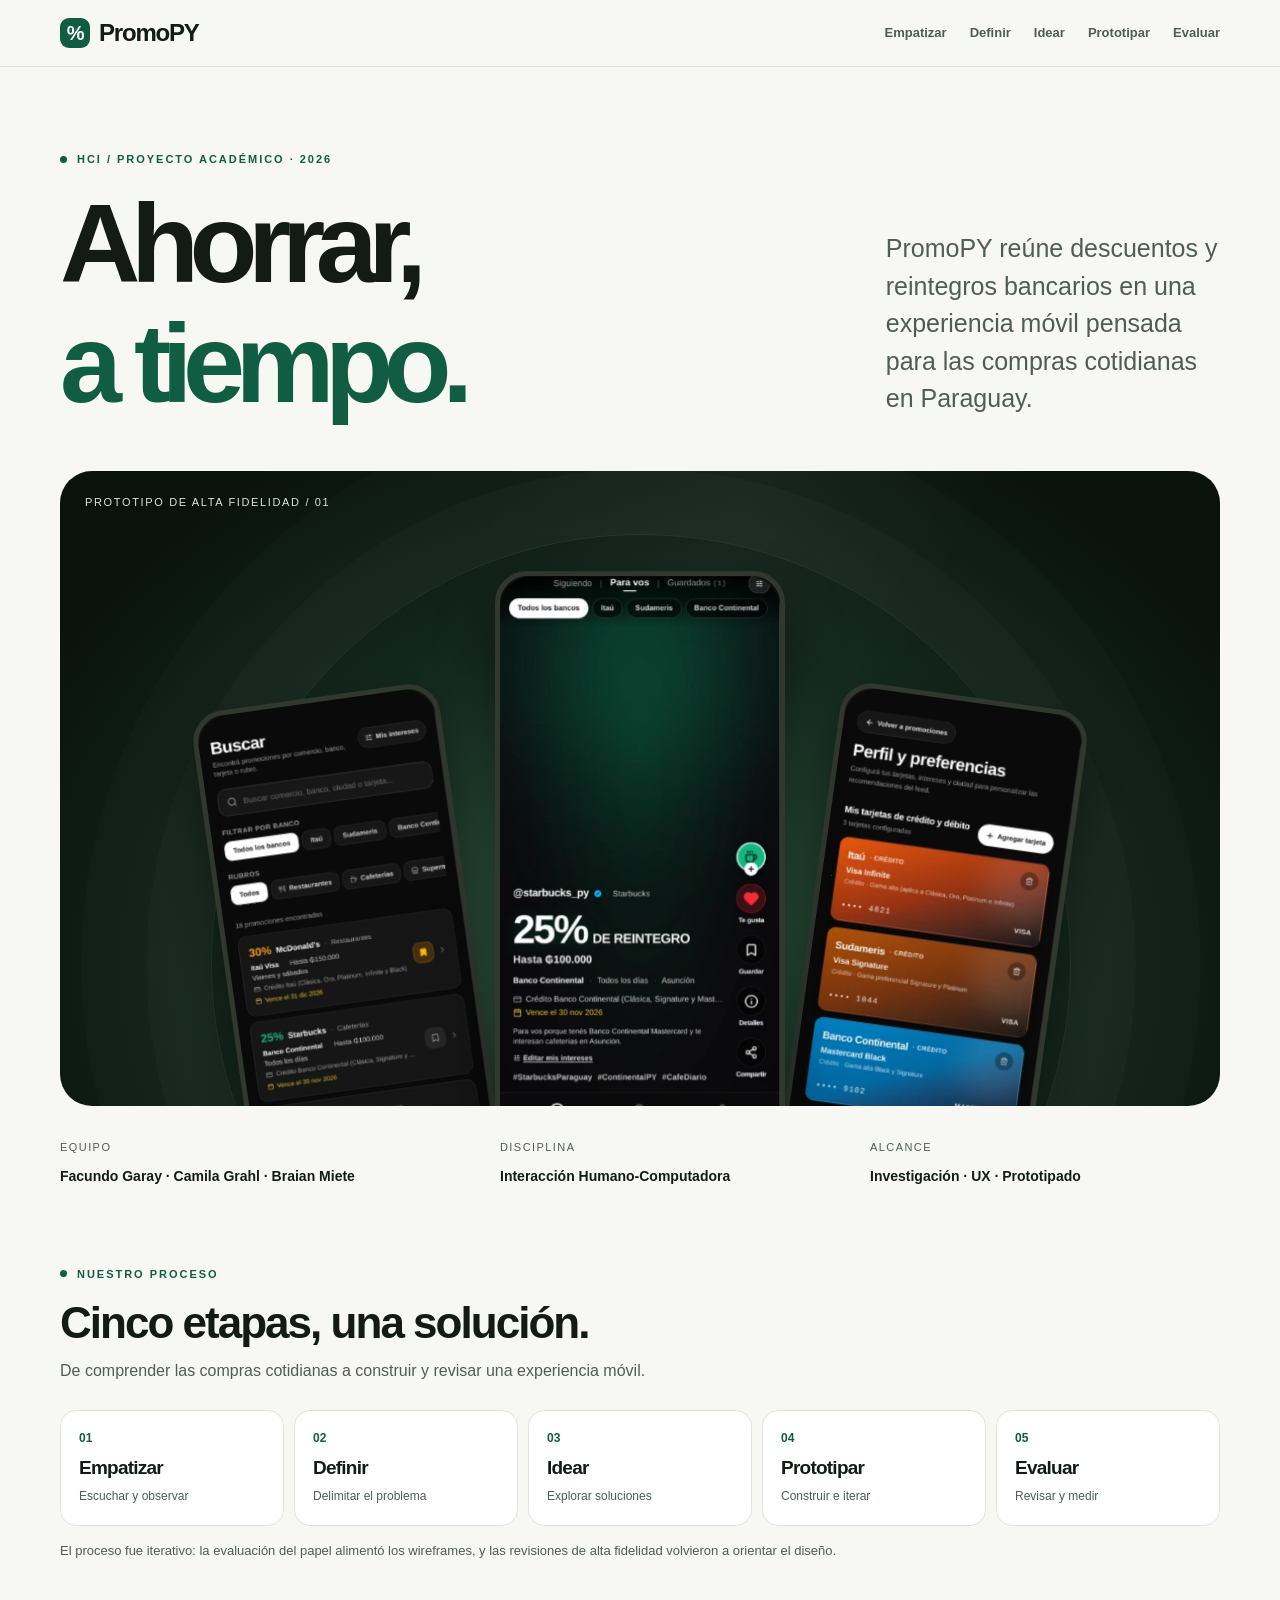
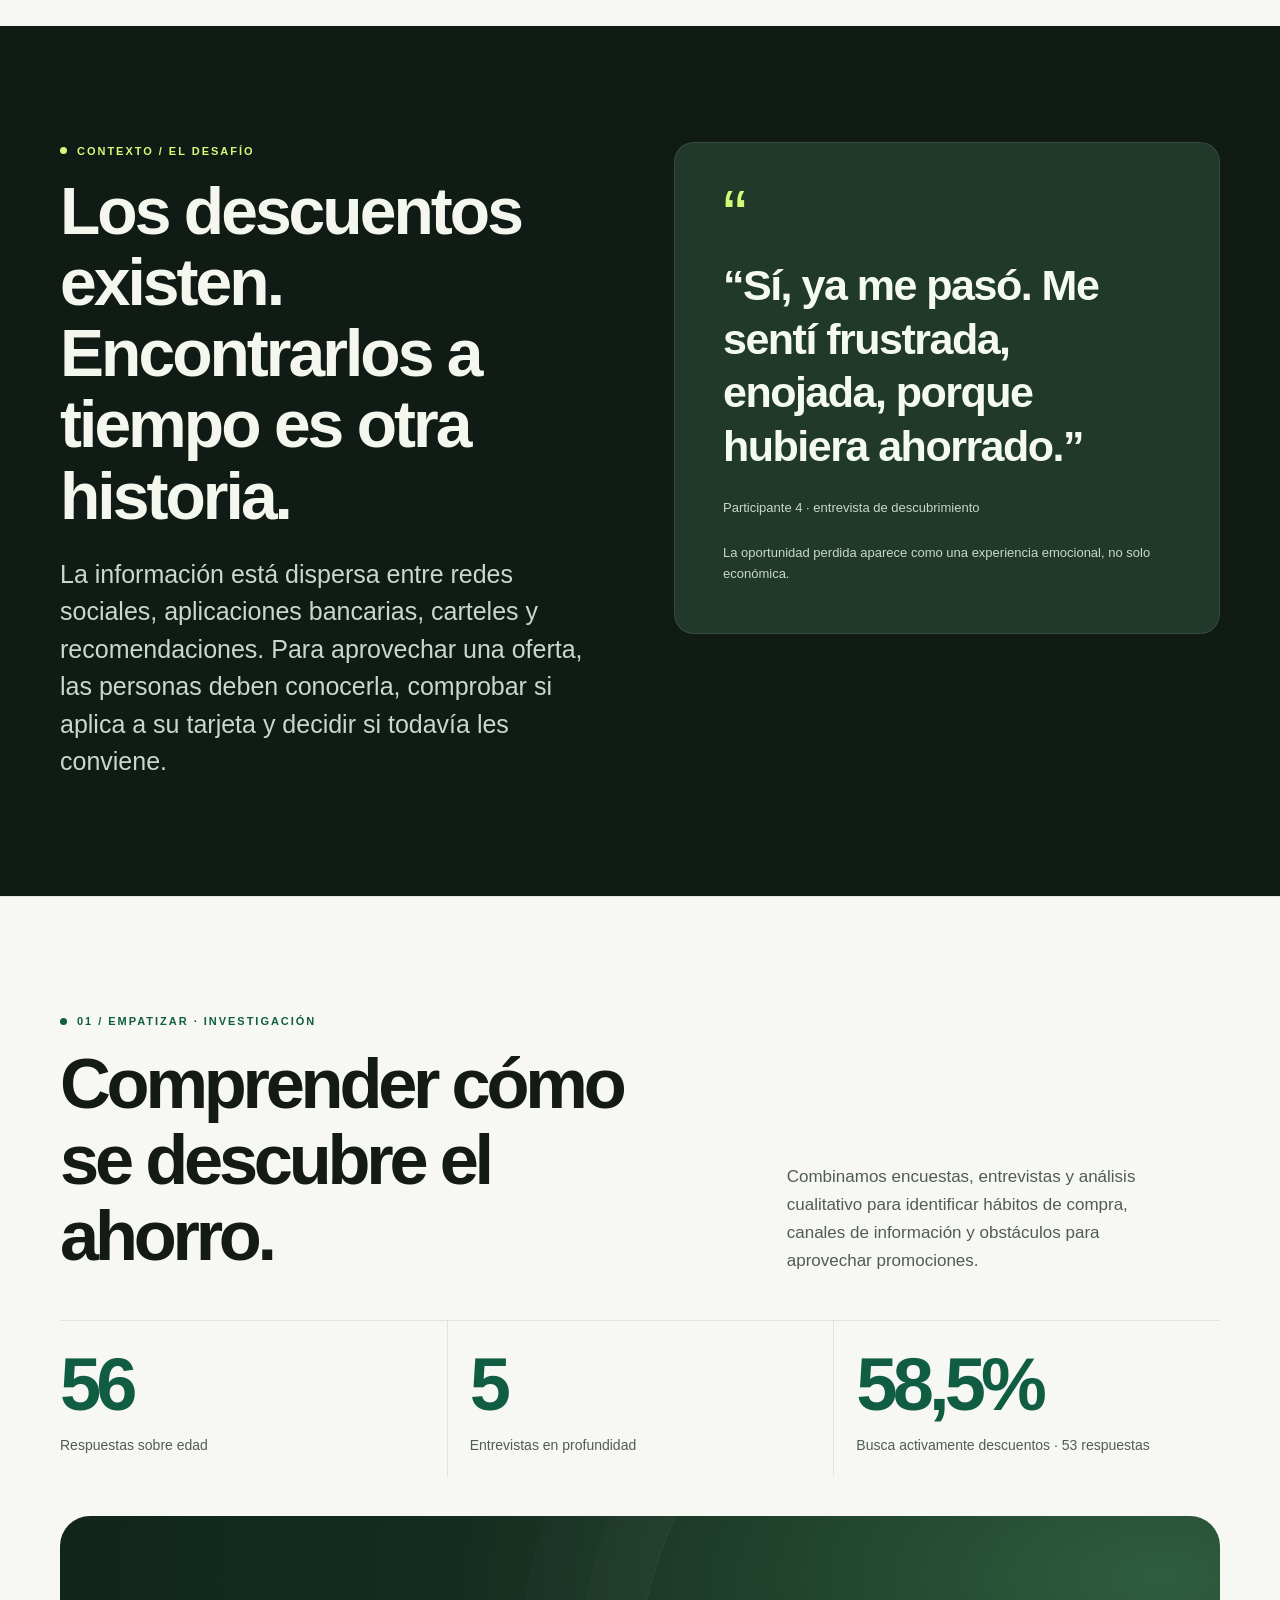
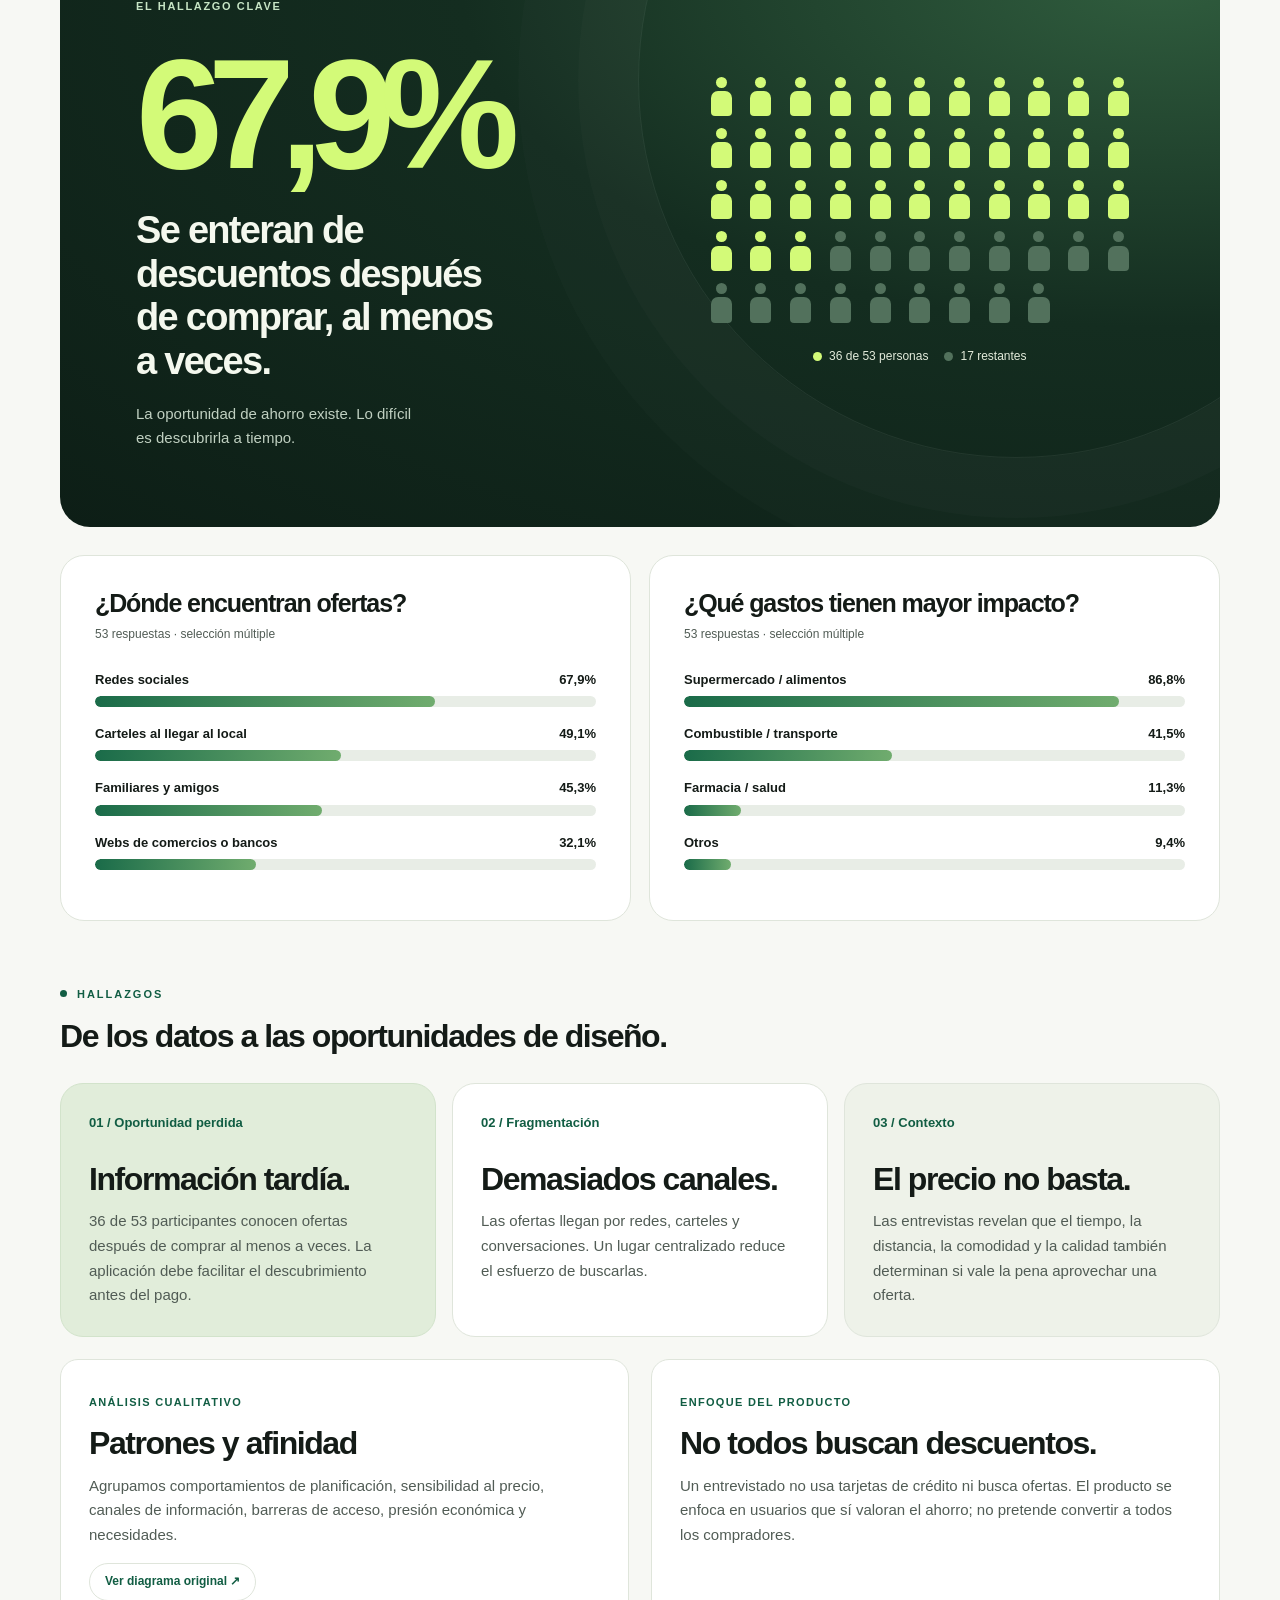
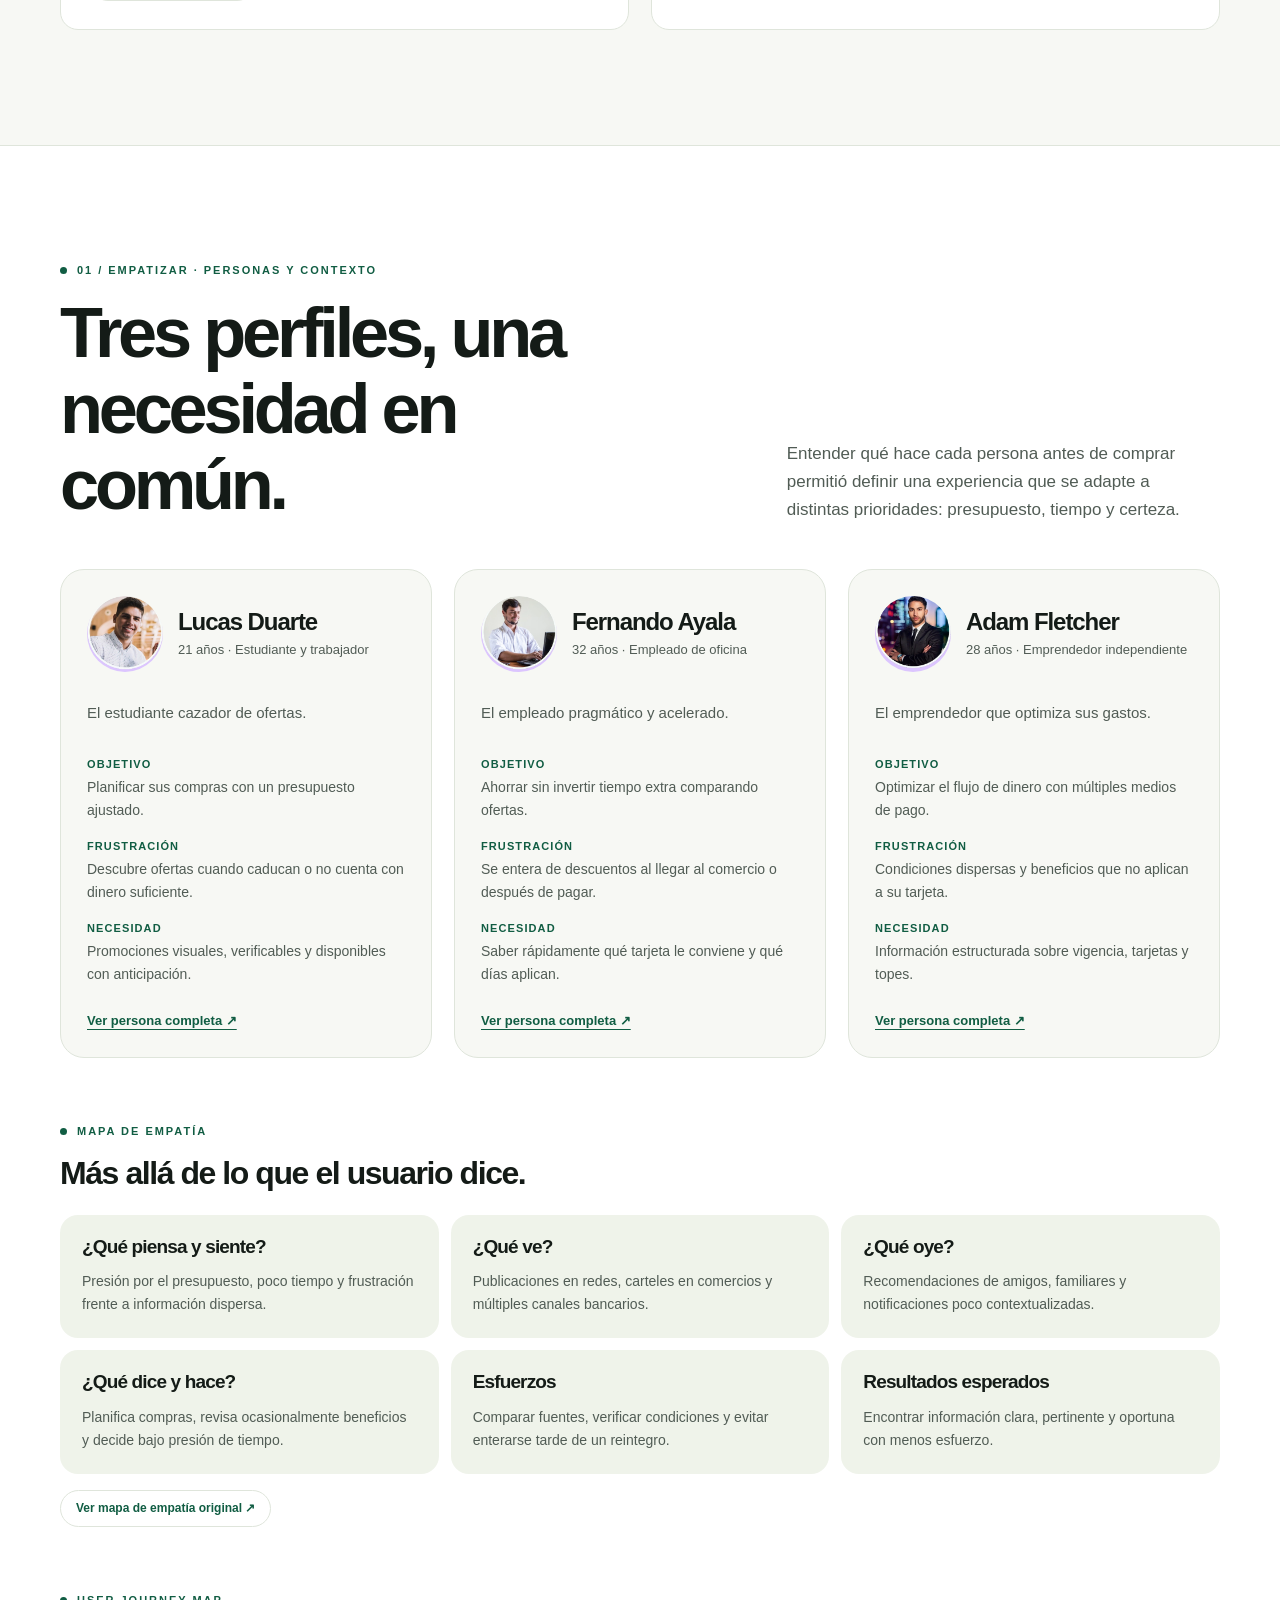
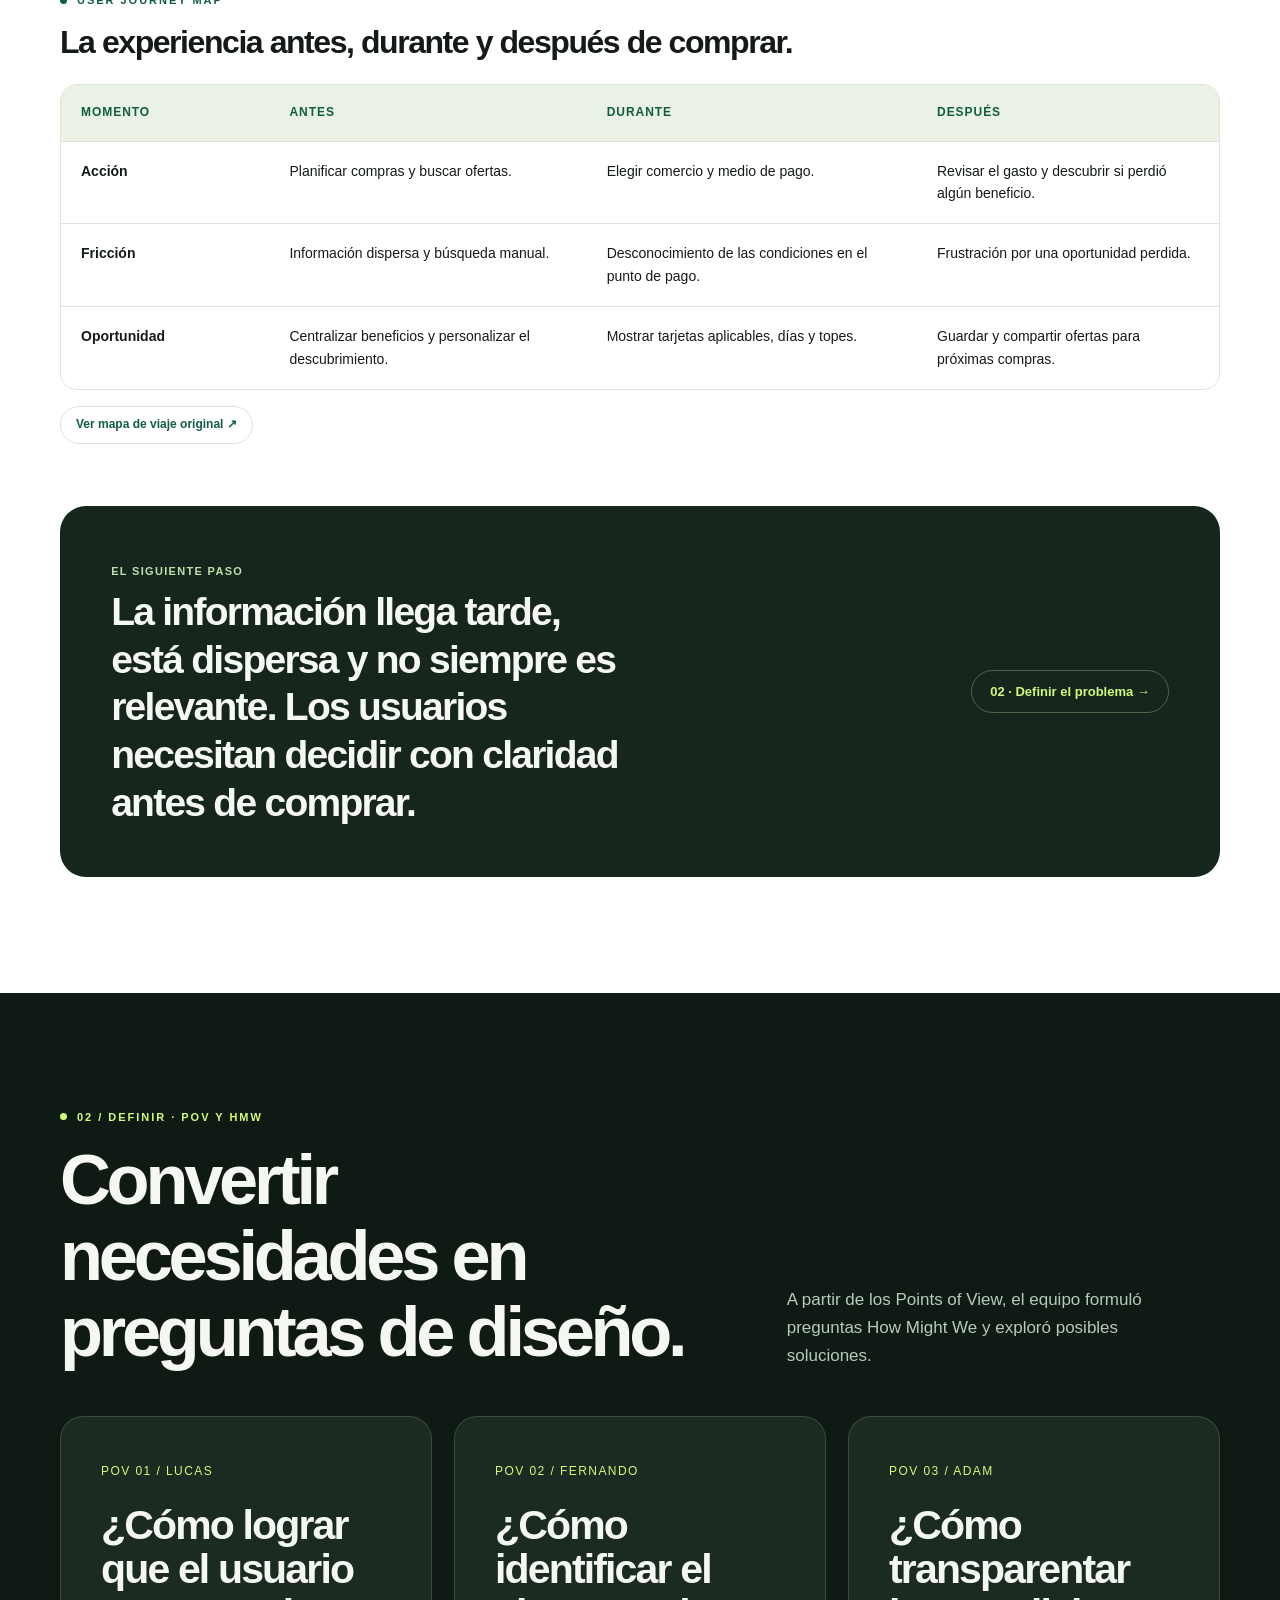
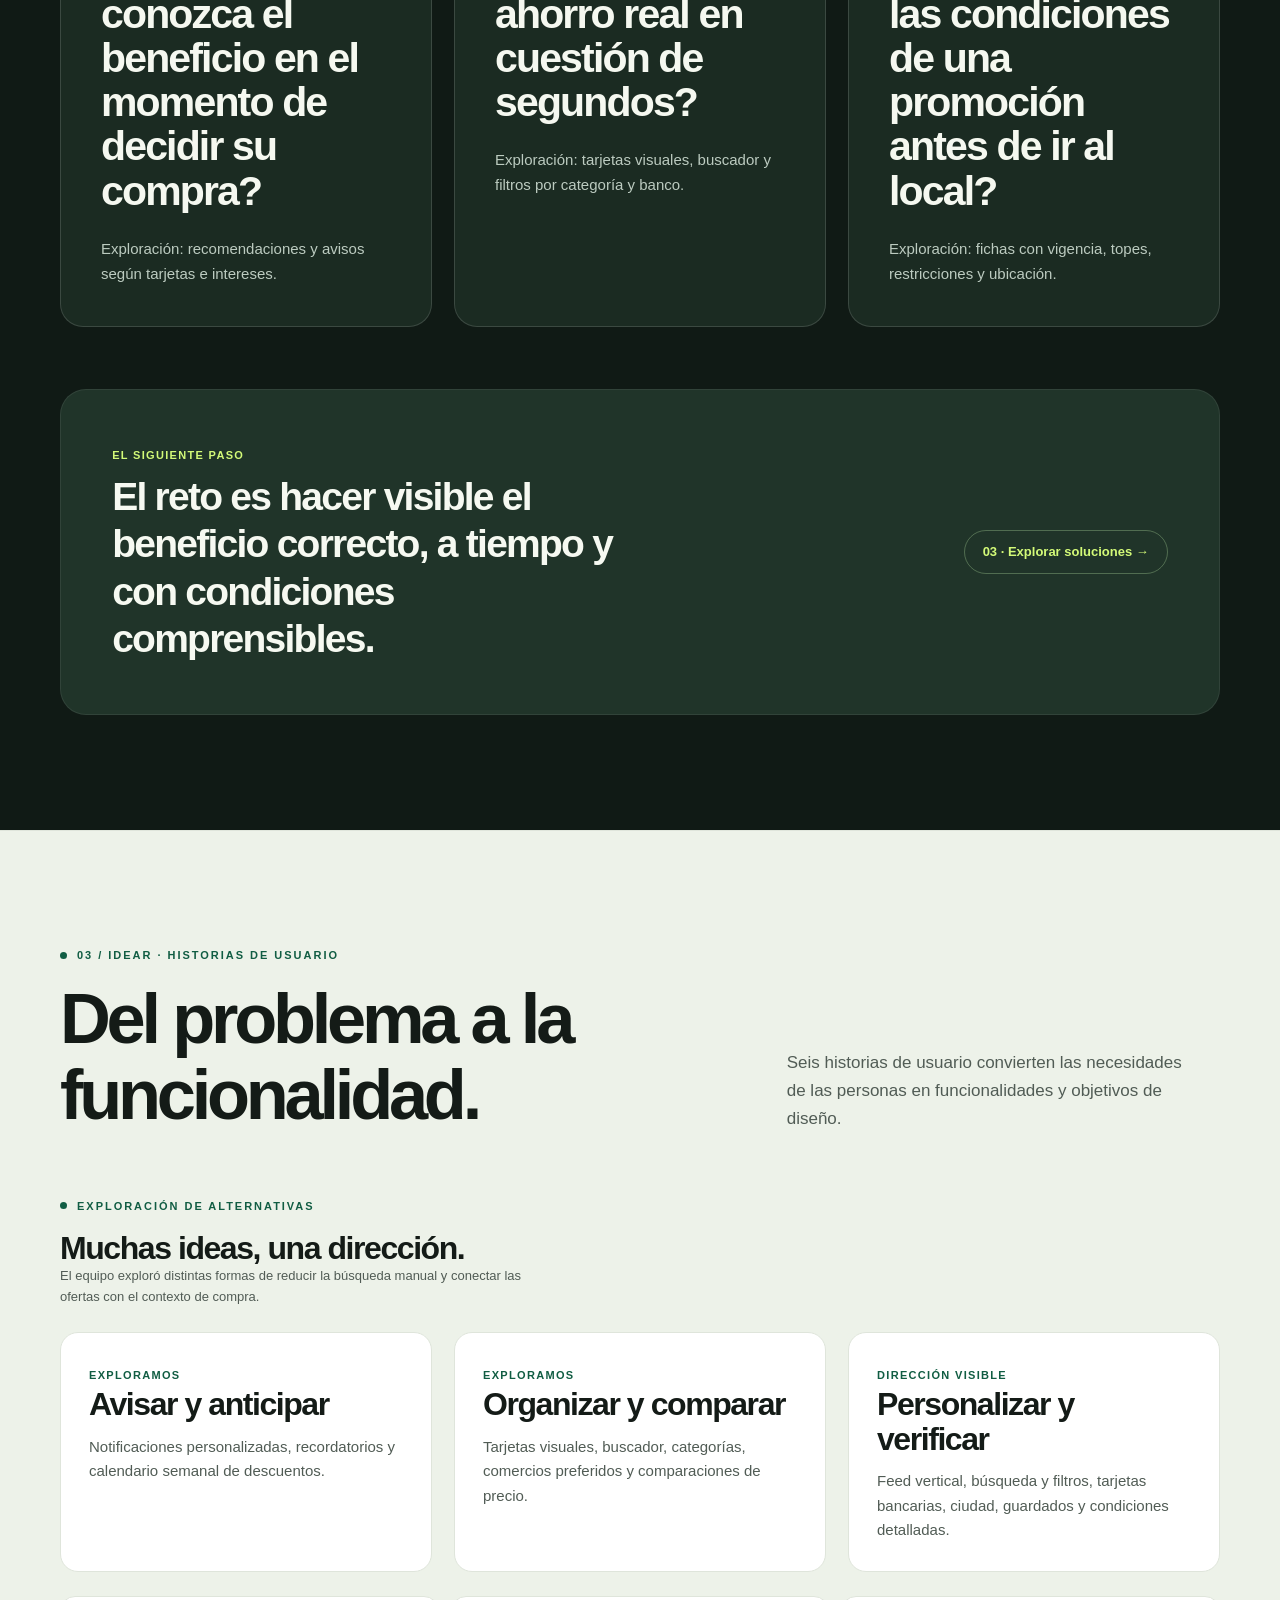
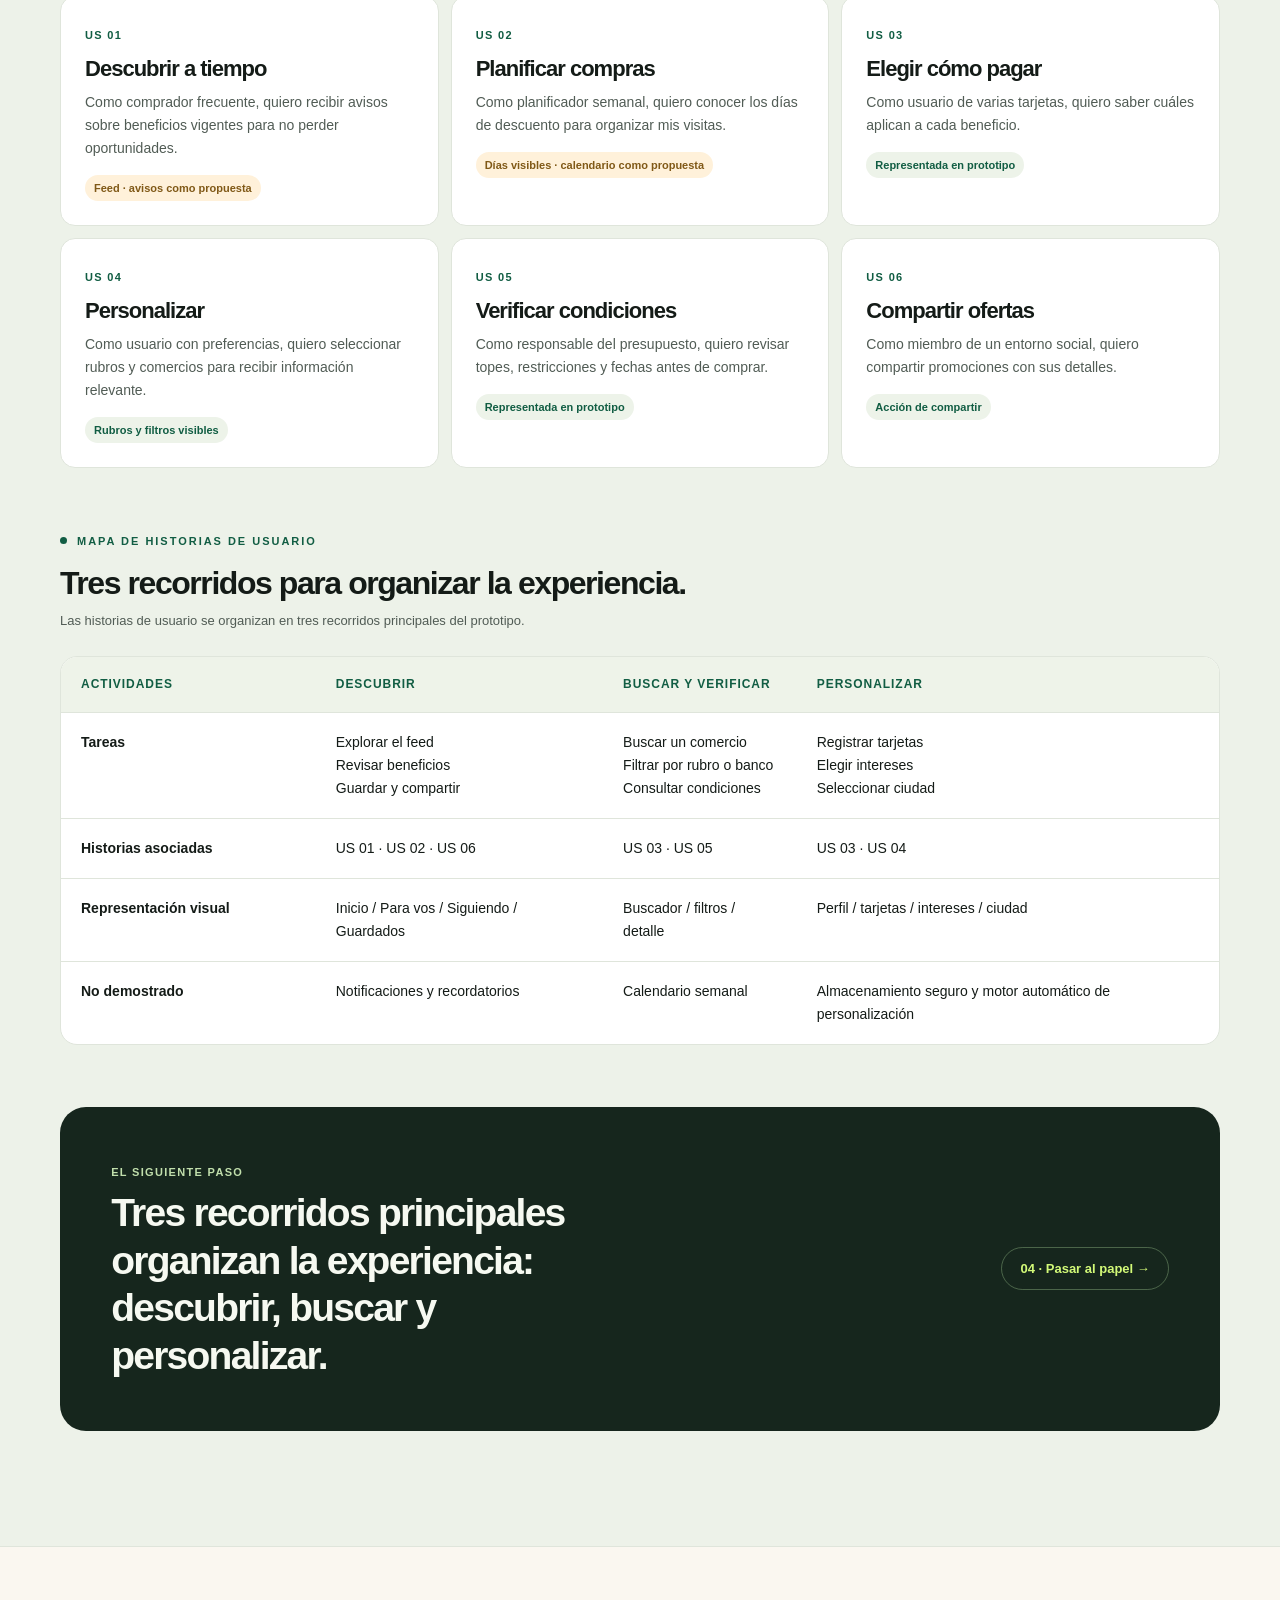
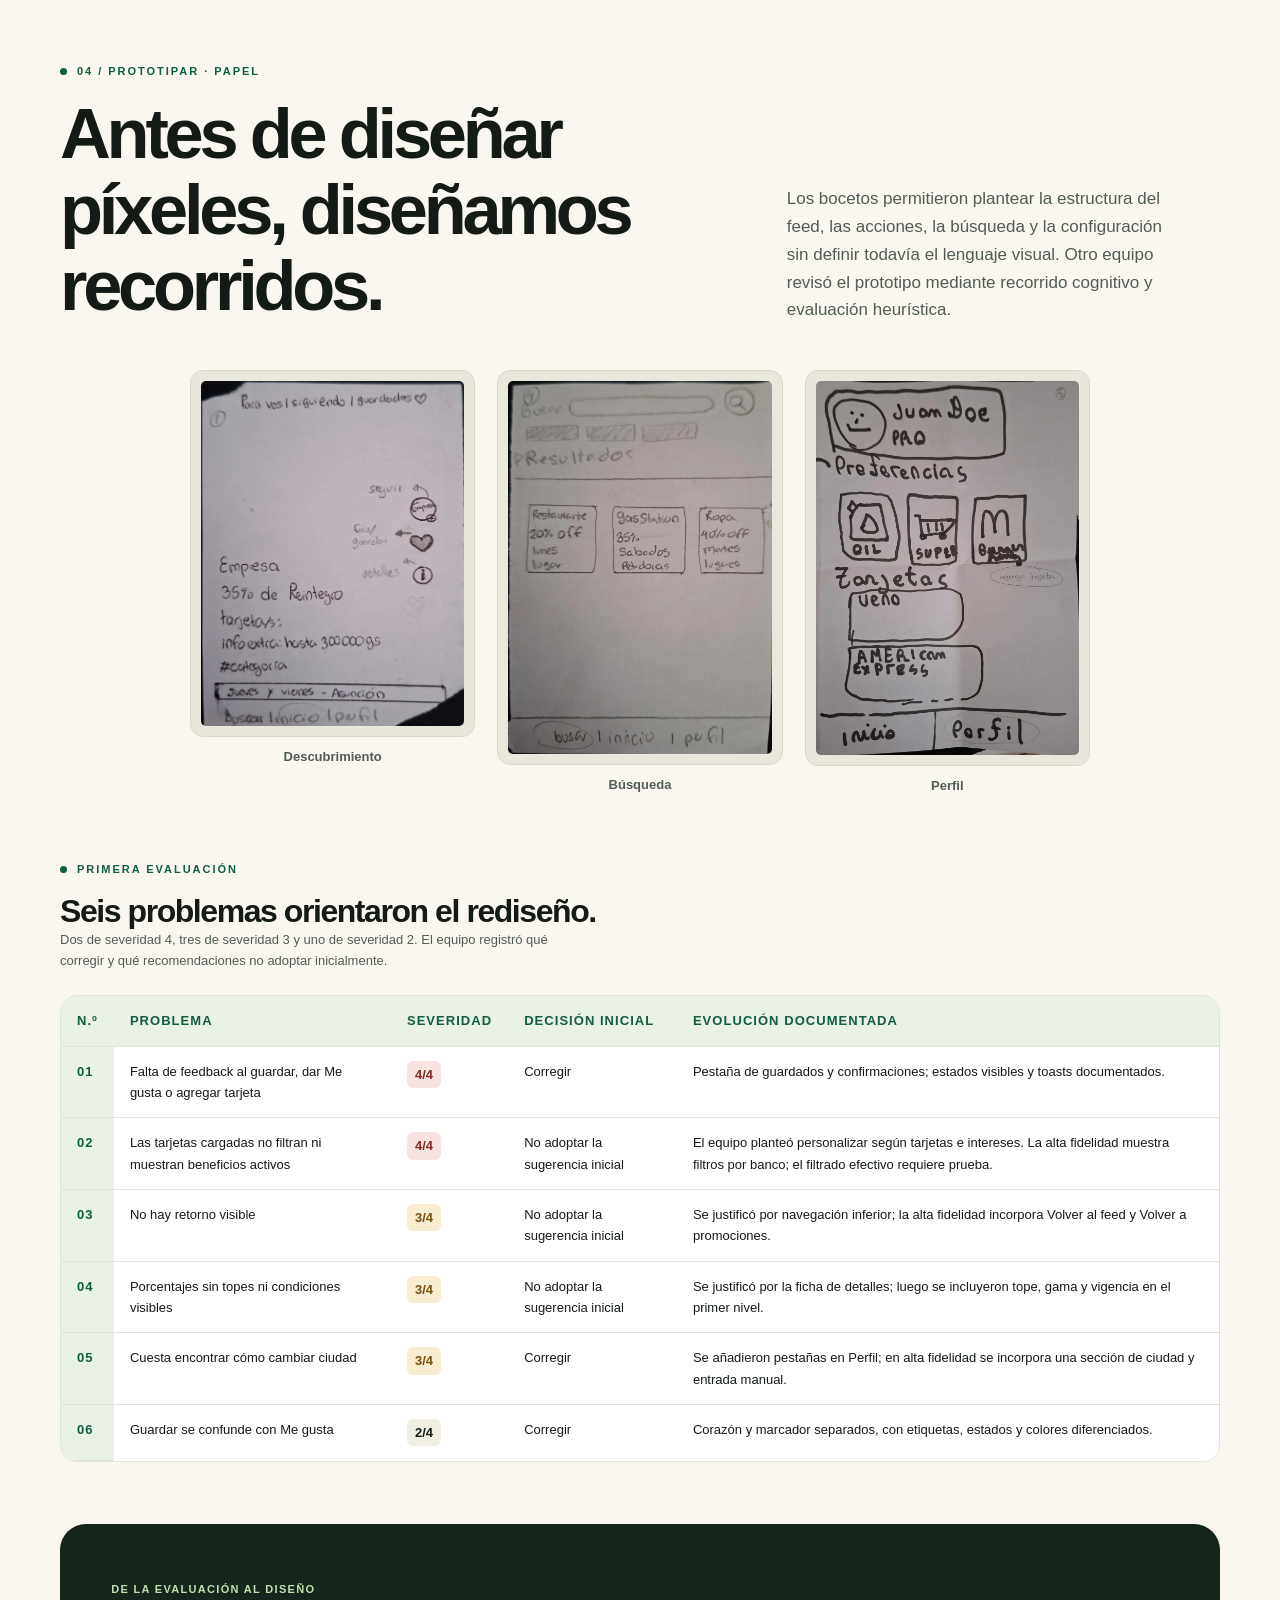
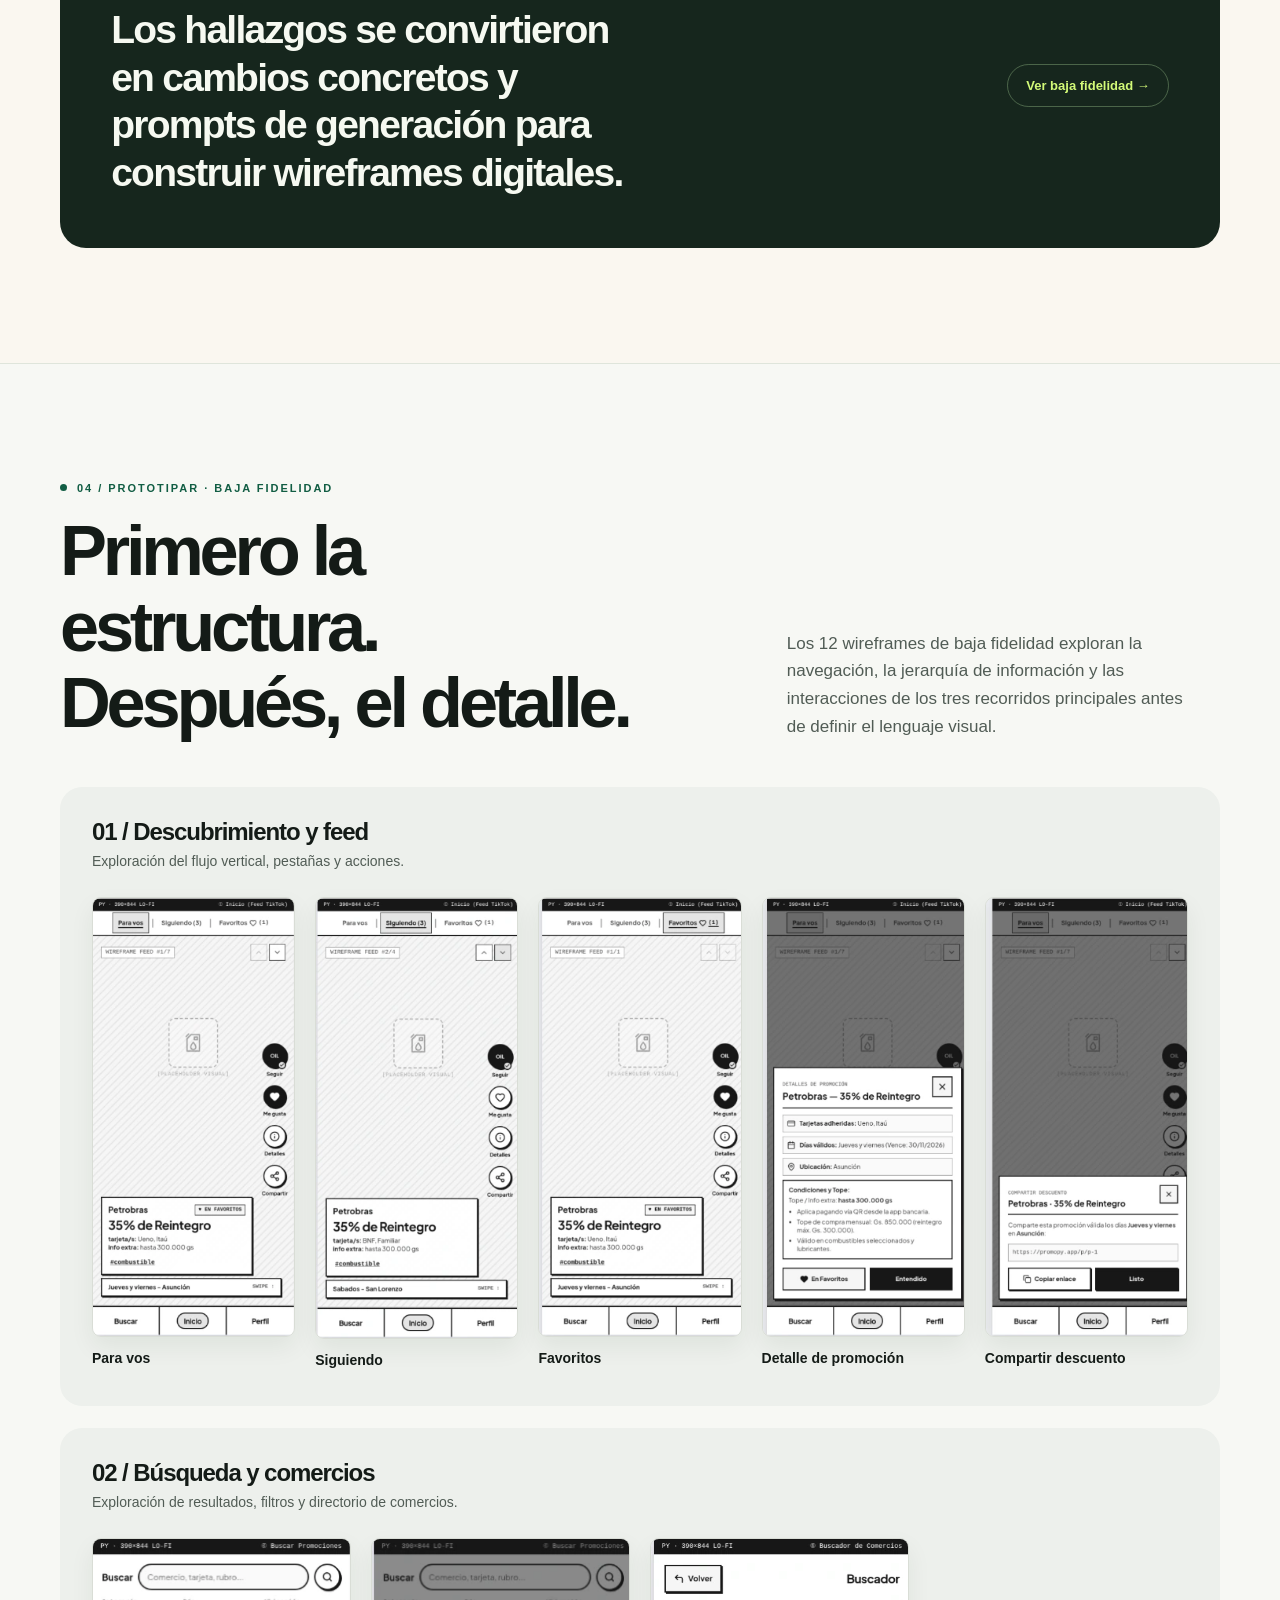
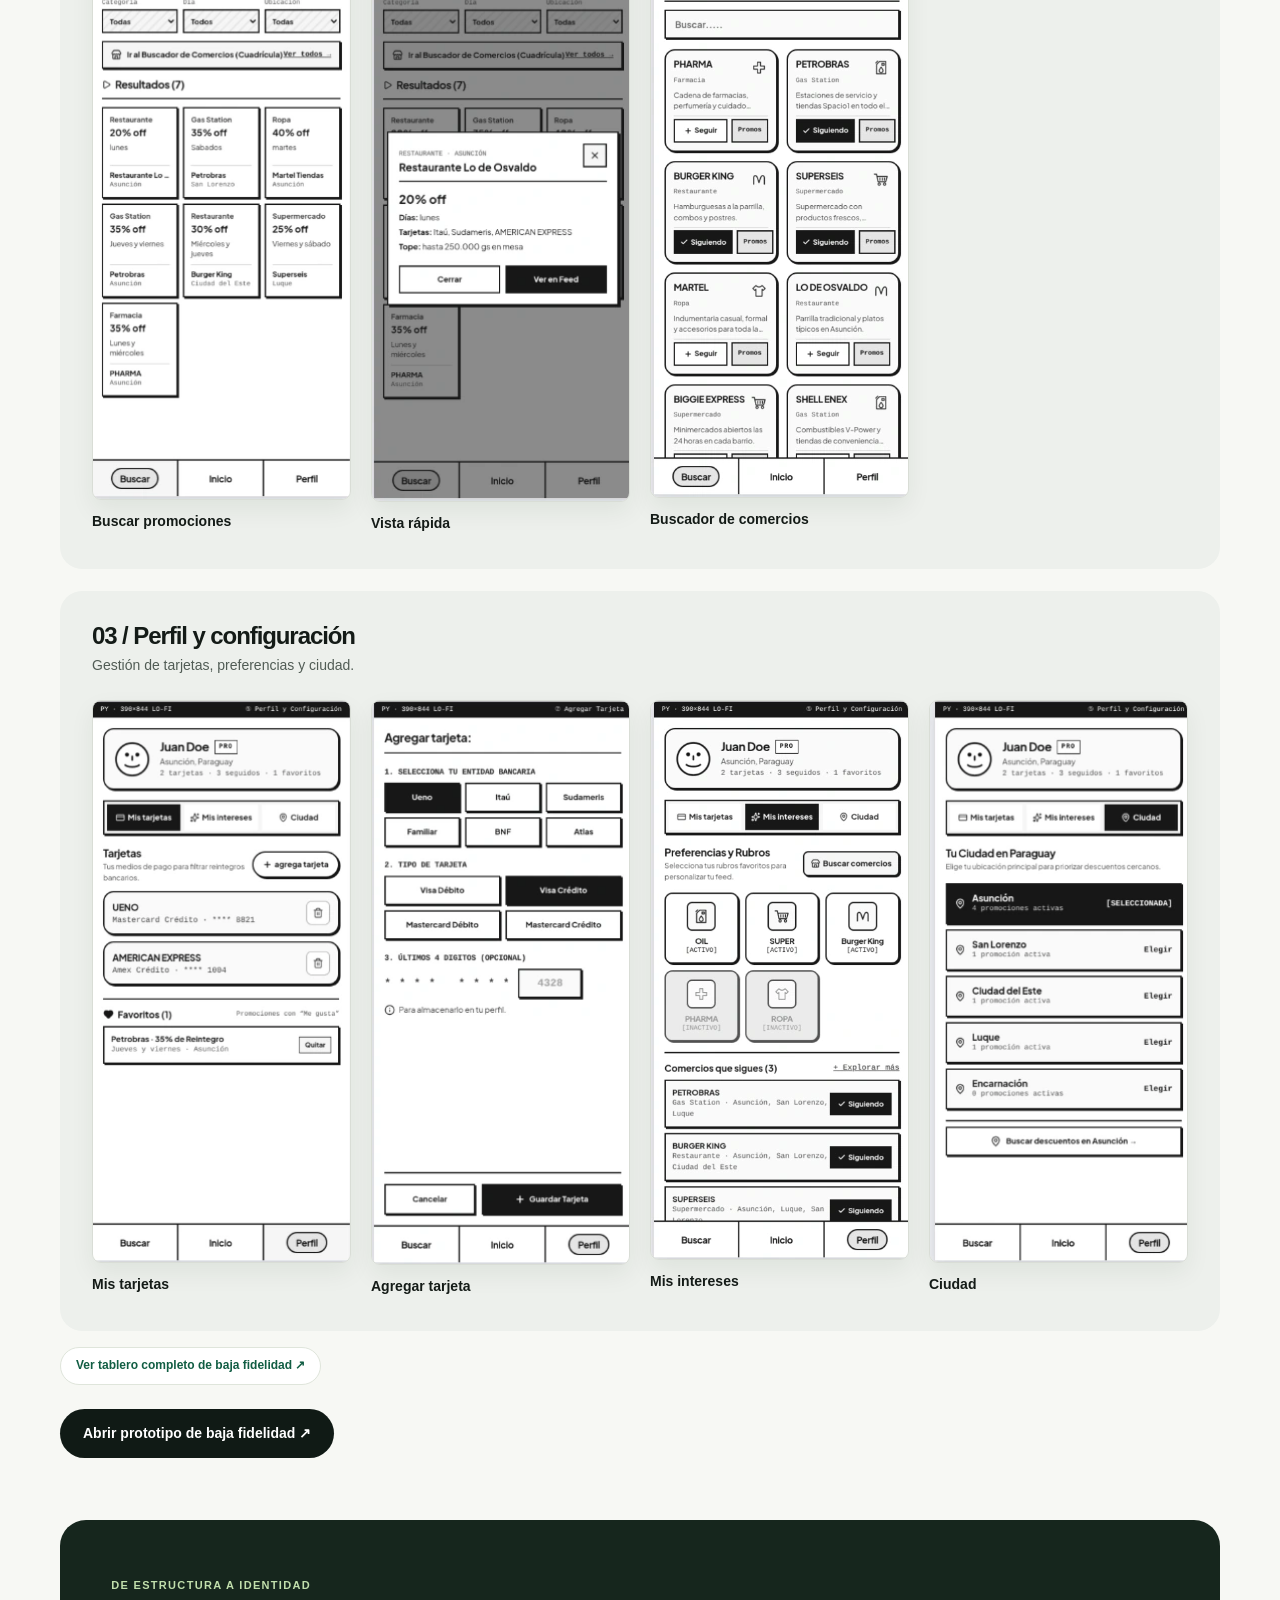
==== commit 0ef799c2: "Add files via upload" ====
--- a/index.html
+++ b/index.html
@@ -1,15 +1,33 @@
 <!DOCTYPE html>
-<html lang="es"><head><meta charset="utf-8"/><meta content="width=device-width,initial-scale=1" name="viewport"/><meta content="Caso de estudio UX/UI de PromoPY: investigación, diseño y prototipado de una aplicación de beneficios en Paraguay." name="description"/><title>PromoPY — Caso de estudio UX/UI</title><link href="css/estilos.css" rel="stylesheet"/></head><body><a class="skip-link" href="#inicio">Saltar al contenido principal</a><header class="topbar"><nav aria-label="Navegación principal" class="wrap nav"><a class="brand" href="#inicio"><span class="mark">%</span>PromoPY</a><div class="navlinks"><a href="#investigacion">Investigación</a><a href="#usuarios">Usuarios</a><a href="#definicion">Definición</a><a href="#diseno">Diseño</a><a href="#validacion">Validación</a></div></nav><div aria-hidden="true" class="progress" id="progress"></div></header>
-<main id="inicio" tabindex="-1"><section class="hero wrap"><div class="eyebrow">HCI / Proyecto académico · 2026</div><div class="hero-title"><h1>Ahorrar,<br/><span>a tiempo.</span></h1><p class="lead">PromoPY reúne descuentos y reintegros bancarios en una experiencia móvil pensada para las compras cotidianas en Paraguay.</p></div><div class="hero-stage"><span class="stage-label">Prototipo de alta fidelidad / 01</span><a aria-label="Ampliar pantalla de búsqueda" class="device" data-zoom="" href="img/buscador-de-beneficios.webp"><img alt="Buscador de beneficios" decoding="async" src="img/buscador-de-beneficios.webp"/></a><a aria-label="Ampliar pantalla de inicio" class="device" data-zoom="" href="img/feed-personalizado-de-beneficios.webp"><img alt="Feed personalizado de beneficios" decoding="async" src="img/feed-personalizado-de-beneficios.webp"/></a><a aria-label="Ampliar pantalla de tarjetas" class="device" data-zoom="" href="img/perfil-con-tarjetas-bancarias.webp"><img alt="Perfil con tarjetas bancarias" decoding="async" src="img/perfil-con-tarjetas-bancarias.webp"/></a></div><div class="metadata"><div><span>Equipo</span><strong>Facundo Garay · Camila Grahl · Braian Miete</strong></div><div><span>Disciplina</span><strong>Interacción Humano-Computadora</strong></div><div><span>Alcance</span><strong>Investigación · UX · Prototipado</strong></div></div></section><nav aria-label="Índice del portafolio" class="contents wrap"><h2>Índice del caso de estudio</h2><ol><li><a href="#desafio">El desafío</a></li><li><a href="#investigacion">Investigación</a></li><li><a href="#usuarios">Usuarios</a></li><li><a href="#definicion">Definición</a></li><li><a href="#historias">Historias y requisitos</a></li><li><a href="#diseno">Baja fidelidad</a></li><li><a href="#prototipo">Alta fidelidad</a></li><li><a href="#evolucion">Evolución del diseño</a></li><li><a href="#validacion">Validación</a></li><li><a href="#conclusion">Conclusiones</a></li><li><a href="#anexos">Anexos</a></li></ol><a class="pill" href="demo/">Explorar demo navegable</a></nav>
-<section class="section" id="desafio"><div class="wrap problem reveal"><div><div class="eyebrow">01 / El desafío</div><h2>Los descuentos existen. Encontrarlos a tiempo es otra historia.</h2><p class="lead">La información está dispersa entre redes sociales, aplicaciones bancarias, carteles y recomendaciones. Para aprovechar una oferta, las personas deben conocerla, comprobar si aplica a su tarjeta y decidir si todavía les conviene.</p></div><div class="quote-block"><blockquote>“Sí, ya me pasó. Me sentí frustrada, enojada, porque hubiera ahorrado.”</blockquote><cite>Participante 4 · entrevista de descubrimiento</cite><p class="small" style="margin-top:22px">La oportunidad perdida aparece como una experiencia emocional, no solo económica.</p></div></div></section>
-<section class="section" id="investigacion"><div class="wrap"><div class="section-head reveal"><div><div class="eyebrow">02 / Investigación</div><h2>Comprender cómo se descubre el ahorro.</h2></div><p>Combinamos encuestas, entrevistas y análisis cualitativo para identificar hábitos de compra, canales de información y obstáculos para aprovechar promociones.</p></div><div class="stats reveal"><div class="stat"><b>56</b><p>Respuestas a la pregunta de edad</p></div><div class="stat"><b>5</b><p>Entrevistas: 4 presenciales y 1 virtual</p></div><div class="stat"><b>67,9%</b><p>Se entera de ofertas después de comprar, al menos a veces</p></div><div class="stat"><b>58,5%</b><p>Busca activamente descuentos (4 o 5 de 5)</p></div></div><p class="source">Base: 53 respuestas en las preguntas sobre descuentos; 56 en la pregunta de edad. Estudio exploratorio, no representativo de toda la población.</p><div class="grid2 reveal" style="margin-top:38px"><div class="chart"><h3>¿Dónde encuentran ofertas?</h3><div class="barrow"><div class="barlabel"><span>Redes sociales</span><span>67,9%</span></div><div class="track"><div class="fill" style="width:67.9%"></div></div></div><div class="barrow"><div class="barlabel"><span>Carteles al llegar al local</span><span>49,1%</span></div><div class="track"><div class="fill" style="width:49.1%"></div></div></div><div class="barrow"><div class="barlabel"><span>Familiares y amigos</span><span>45,3%</span></div><div class="track"><div class="fill" style="width:45.3%"></div></div></div><div class="barrow"><div class="barlabel"><span>Webs de comercios o bancos</span><span>32,1%</span></div><div class="track"><div class="fill" style="width:32.1%"></div></div></div><p class="source">Pregunta 7 · selección múltiple · n=53.</p></div><div class="chart"><h3>¿Qué gastos tienen mayor impacto?</h3><div class="barrow"><div class="barlabel"><span>Supermercado / alimentos</span><span>86,8%</span></div><div class="track"><div class="fill" style="width:86.8%"></div></div></div><div class="barrow"><div class="barlabel"><span>Combustible / transporte</span><span>41,5%</span></div><div class="track"><div class="fill" style="width:41.5%"></div></div></div><div class="barrow"><div class="barlabel"><span>Farmacia / salud</span><span>11,3%</span></div><div class="track"><div class="fill" style="width:11.3%"></div></div></div><div class="barrow"><div class="barlabel"><span>Otros</span><span>9,4%</span></div><div class="track"><div class="fill" style="width:9.4%"></div></div></div><p class="source">Pregunta 3 · selección múltiple · n=53.</p></div></div><div class="subhead"><div class="eyebrow">Hallazgos</div><h3>De los datos a las oportunidades de diseño.</h3></div><div class="grid3 insights reveal"><article class="card"><span class="insight-num">01 / Oportunidad perdida</span><h3>Información tardía.</h3><p>36 de 53 participantes conocen ofertas después de comprar al menos a veces. La aplicación debe facilitar el descubrimiento antes del pago.</p></article><article class="card"><span class="insight-num">02 / Fragmentación</span><h3>Demasiados canales.</h3><p>Las ofertas llegan por redes, carteles y conversaciones. Un lugar centralizado reduce el esfuerzo de buscarlas.</p></article><article class="card"><span class="insight-num">03 / Contexto</span><h3>El precio no basta.</h3><p>Las entrevistas revelan que el tiempo, la distancia, la comodidad y la calidad también determinan si vale la pena aprovechar una oferta.</p></article></div><div class="grid2 reveal" style="margin-top:22px"><article class="card"><span class="kicker">Análisis cualitativo</span><h3 style="margin-top:12px">Patrones y afinidad</h3><p>Agrupamos comportamientos de planificación, sensibilidad al precio, canales de información, barreras de acceso, presión económica y necesidades.</p><a class="map-btn" data-caption="Diagrama de afinidad original" data-src="img/diagrama-de-afinidad-original.webp" href="img/diagrama-de-afinidad-original.webp">Ver diagrama original ↗</a></article><article class="card"><span class="kicker">Límites de la investigación</span><h3 style="margin-top:12px">No todos buscan descuentos.</h3><p>Un entrevistado no usa tarjetas de crédito ni busca ofertas. El producto se enfoca en usuarios que sí valoran el ahorro; no pretende convertir a todos los compradores.</p></article></div><p class="source">Fuente: Presentación de datos, pp. 2–15. Los porcentajes se calculan con los recuentos de cada pregunta.</p></div></section>
-<section class="section" id="usuarios"><div class="wrap"><div class="section-head reveal"><div><div class="eyebrow">03 / Empatizar</div><h2>Tres perfiles, una necesidad en común.</h2></div><p>Entender qué hace cada persona antes de comprar permitió definir una experiencia que se adapte a distintas prioridades: presupuesto, tiempo y certeza.</p></div><div class="grid3 reveal"><article class="card persona"><div class="person-header"><img alt="Retrato ilustrativo de Lucas" class="avatar" decoding="async" src="img/retrato-ilustrativo-de-lucas.webp"/><div><h3>Lucas Duarte</h3><p class="role">21 años · Estudiante y trabajador</p></div></div><p>El estudiante cazador de ofertas.</p><dl><dt>Objetivo</dt><dd>Planificar sus compras con un presupuesto ajustado.</dd><dt>Frustración</dt><dd>Descubre ofertas cuando caducan o no cuenta con dinero suficiente.</dd><dt>Necesidad</dt><dd>Promociones visuales, verificables y disponibles con anticipación.</dd></dl><a class="textlink" data-caption="User persona original: Lucas Duarte" data-src="img/user-persona-original-lucas-duarte.webp" href="img/user-persona-original-lucas-duarte.webp">Ver persona completa ↗</a></article><article class="card persona"><div class="person-header"><img alt="Retrato ilustrativo de Fernando" class="avatar" decoding="async" src="img/retrato-ilustrativo-de-fernando.webp"/><div><h3>Fernando Ayala</h3><p class="role">32 años · Empleado de oficina</p></div></div><p>El empleado pragmático y acelerado.</p><dl><dt>Objetivo</dt><dd>Ahorrar sin invertir tiempo extra comparando ofertas.</dd><dt>Frustración</dt><dd>Se entera de descuentos al llegar al comercio o después de pagar.</dd><dt>Necesidad</dt><dd>Saber rápidamente qué tarjeta le conviene y qué días aplican.</dd></dl><a class="textlink" data-caption="User persona original: Fernando Ayala" data-src="img/user-persona-original-fernando-ayala.webp" href="img/user-persona-original-fernando-ayala.webp">Ver persona completa ↗</a></article><article class="card persona"><div class="person-header"><img alt="Retrato ilustrativo de Adam" class="avatar" decoding="async" src="img/retrato-ilustrativo-de-adam.webp"/><div><h3>Adam Fletcher</h3><p class="role">28 años · Emprendedor independiente</p></div></div><p>El emprendedor que optimiza sus gastos.</p><dl><dt>Objetivo</dt><dd>Optimizar el flujo de dinero con múltiples medios de pago.</dd><dt>Frustración</dt><dd>Condiciones dispersas y beneficios que no aplican a su tarjeta.</dd><dt>Necesidad</dt><dd>Información estructurada sobre vigencia, tarjetas y topes.</dd></dl><a class="textlink" data-caption="User persona original: Adam Fletcher" data-src="img/user-persona-original-adam-fletcher.webp" href="img/user-persona-original-adam-fletcher.webp">Ver persona completa ↗</a></article></div><p class="source">Personas de diseño sintetizadas en la documentación del equipo; no son entrevistas individuales.</p><div class="subhead"><div class="eyebrow">Mapa de empatía</div><h3>Más allá de lo que el usuario dice.</h3></div><div class="empathy reveal"><article class="card"><h3>¿Qué piensa y siente?</h3><p>Presión por el presupuesto, poco tiempo y frustración frente a información dispersa.</p></article><article class="card"><h3>¿Qué ve?</h3><p>Publicaciones en redes, carteles en comercios y múltiples canales bancarios.</p></article><article class="card"><h3>¿Qué oye?</h3><p>Recomendaciones de amigos, familiares y notificaciones poco contextualizadas.</p></article><article class="card"><h3>¿Qué dice y hace?</h3><p>Planifica compras, revisa ocasionalmente beneficios y decide bajo presión de tiempo.</p></article><article class="card"><h3>Esfuerzos</h3><p>Comparar fuentes, verificar condiciones y evitar enterarse tarde de un reintegro.</p></article><article class="card"><h3>Resultados esperados</h3><p>Encontrar información clara, pertinente y oportuna con menos esfuerzo.</p></article></div><a class="map-btn" data-caption="Mapa de empatía original" data-src="img/mapa-de-empatia-original.webp" href="img/mapa-de-empatia-original.webp">Ver mapa de empatía original ↗</a><div class="subhead"><div class="eyebrow">User Journey Map</div><h3>La experiencia antes, durante y después de comprar.</h3></div><div class="scroll-table reveal"><table><thead><tr><th>Momento</th><th>Antes</th><th>Durante</th><th>Después</th></tr></thead><tbody><tr><td>Acción</td><td>Planificar compras y buscar ofertas.</td><td>Elegir comercio y medio de pago.</td><td>Revisar el gasto y descubrir si perdió algún beneficio.</td></tr><tr><td>Fricción</td><td>Información dispersa y búsqueda manual.</td><td>Desconocimiento de las condiciones en el punto de pago.</td><td>Frustración por una oportunidad perdida.</td></tr><tr><td>Oportunidad</td><td>Centralizar beneficios y personalizar el descubrimiento.</td><td>Mostrar tarjetas aplicables, días y topes.</td><td>Guardar y compartir ofertas para próximas compras.</td></tr></tbody></table></div><a class="map-btn" data-caption="User Journey Map original" data-src="img/user-journey-map-original.webp" href="img/user-journey-map-original.webp">Ver mapa de viaje original ↗</a><p class="source">Síntesis de los mapas originales: Presentación de datos, pp. 15–23.</p></div></section>
-<section class="section dark" id="definicion"><div class="wrap"><div class="section-head reveal"><div><div class="eyebrow">04 / Definir e idear</div><h2>Convertir necesidades en preguntas de diseño.</h2></div><p>A partir de los Points of View, el equipo formuló preguntas How Might We y exploró posibles soluciones.</p></div><div class="grid3 reveal"><article class="hmw"><span>POV 01 / Lucas</span><h3>¿Cómo lograr que el usuario conozca el beneficio en el momento de decidir su compra?</h3><p>Exploración: recomendaciones y avisos según tarjetas e intereses.</p></article><article class="hmw"><span>POV 02 / Fernando</span><h3>¿Cómo identificar el ahorro real en cuestión de segundos?</h3><p>Exploración: tarjetas visuales, buscador y filtros por categoría y banco.</p></article><article class="hmw"><span>POV 03 / Adam</span><h3>¿Cómo transparentar las condiciones de una promoción antes de ir al local?</h3><p>Exploración: fichas con vigencia, topes, restricciones y ubicación.</p></article></div><p class="source">Preguntas sintetizadas de User Stories y Requisitos, pp. 2–5. No todas las ideas exploradas se materializaron en el prototipo.</p></div></section>
-<section class="section" id="historias"><div class="wrap"><div class="section-head reveal"><div><div class="eyebrow">05 / Historias de usuario</div><h2>Del problema a la funcionalidad.</h2></div><p>Seis historias de usuario traducen los objetivos de las personas en requisitos concretos. La cobertura que mostramos corresponde a las pantallas entregadas, no a una aplicación en producción.</p></div><div class="stories reveal"><article class="story"><span class="kicker">US 01</span><h3>Descubrir a tiempo</h3><p>Como comprador frecuente, quiero recibir avisos sobre beneficios vigentes para no perder oportunidades.</p><span class="status pending">Feed visible · avisos no demostrados</span></article><article class="story"><span class="kicker">US 02</span><h3>Planificar compras</h3><p>Como planificador semanal, quiero conocer los días de descuento para organizar mis visitas.</p><span class="status pending">Días visibles · calendario no demostrado</span></article><article class="story"><span class="kicker">US 03</span><h3>Elegir cómo pagar</h3><p>Como usuario de varias tarjetas, quiero saber cuáles aplican a cada beneficio.</p><span class="status">Representada en prototipo</span></article><article class="story"><span class="kicker">US 04</span><h3>Personalizar</h3><p>Como usuario con preferencias, quiero seleccionar rubros y comercios para recibir información relevante.</p><span class="status">Rubros y filtros visibles</span></article><article class="story"><span class="kicker">US 05</span><h3>Verificar condiciones</h3><p>Como responsable del presupuesto, quiero revisar topes, restricciones y fechas antes de comprar.</p><span class="status">Representada en prototipo</span></article><article class="story"><span class="kicker">US 06</span><h3>Compartir ofertas</h3><p>Como miembro de un entorno social, quiero compartir promociones con sus detalles.</p><span class="status">Acción visible · ejecución no verificada</span></article></div><div class="subhead"><div class="eyebrow">Mapa de historias de usuario</div><h3>Tres recorridos para organizar la experiencia.</h3><p class="small" style="margin-top:10px">Reconstrucción editorial a partir de las historias y pantallas entregadas. No representa un User Story Mapping original ni una priorización formal del equipo.</p></div><div class="scroll-table mapping reveal"><table><thead><tr><th>Actividades</th><th>Descubrir</th><th>Buscar y verificar</th><th>Personalizar</th></tr></thead><tbody><tr><td>Tareas</td><td>Explorar el feed<br/>Revisar beneficios<br/>Guardar y compartir</td><td>Buscar un comercio<br/>Filtrar por rubro o banco<br/>Consultar condiciones</td><td>Registrar tarjetas<br/>Elegir intereses<br/>Seleccionar ciudad</td></tr><tr><td>Historias asociadas</td><td>US 01 · US 02 · US 06</td><td>US 03 · US 05</td><td>US 03 · US 04</td></tr><tr><td>Representación visual</td><td>Inicio / Para vos / Siguiendo / Guardados</td><td>Buscador / filtros / detalle</td><td>Perfil / tarjetas / intereses / ciudad</td></tr><tr><td>No demostrado</td><td>Notificaciones y recordatorios</td><td>Calendario semanal</td><td>Almacenamiento seguro y motor automático de personalización</td></tr></tbody></table></div><p class="source">Fuente: User Stories y Requisitos, pp. 5–7; wireframes y prototipo.</p></div></section>
-<section class="section" id="diseno"><div class="wrap"><div class="section-head reveal"><div><div class="eyebrow">06 / Conceptualización</div><h2>Primero la estructura.<br/>Después, el detalle.</h2></div><p>Los 12 wireframes de baja fidelidad exploran la navegación, la jerarquía de información y las interacciones de los tres recorridos principales antes de definir el lenguaje visual.</p></div><div id="wireframes"><article class="wire-panel reveal"><h3>01 / Descubrimiento y feed</h3><p>Exploración del flujo vertical, pestañas y acciones.</p><div class="screen-grid five"><figure class="screen"><a aria-label="Ampliar wireframe: Para vos" data-zoom="" href="img/baja-para-vos.webp"><img alt="Wireframe de baja fidelidad: Para vos" loading="lazy" src="img/baja-para-vos.webp"/></a><figcaption><strong>Para vos</strong></figcaption></figure><figure class="screen"><a aria-label="Ampliar wireframe: Siguiendo" data-zoom="" href="img/baja-siguiendo.webp"><img alt="Wireframe de baja fidelidad: Siguiendo" loading="lazy" src="img/baja-siguiendo.webp"/></a><figcaption><strong>Siguiendo</strong></figcaption></figure><figure class="screen"><a aria-label="Ampliar wireframe: Favoritos" data-zoom="" href="img/baja-favoritos.webp"><img alt="Wireframe de baja fidelidad: Favoritos" loading="lazy" src="img/baja-favoritos.webp"/></a><figcaption><strong>Favoritos</strong></figcaption></figure><figure class="screen"><a aria-label="Ampliar wireframe: Detalle de promoción" data-zoom="" href="img/baja-detalle-de-promocion.webp"><img alt="Wireframe de baja fidelidad: Detalle de promoción" loading="lazy" src="img/baja-detalle-de-promocion.webp"/></a><figcaption><strong>Detalle de promoción</strong></figcaption></figure><figure class="screen"><a aria-label="Ampliar wireframe: Compartir descuento" data-zoom="" href="img/baja-compartir-descuento.webp"><img alt="Wireframe de baja fidelidad: Compartir descuento" loading="lazy" src="img/baja-compartir-descuento.webp"/></a><figcaption><strong>Compartir descuento</strong></figcaption></figure></div></article><article class="wire-panel reveal"><h3>02 / Búsqueda y comercios</h3><p>Exploración de resultados, filtros y directorio de comercios.</p><div class="screen-grid"><figure class="screen"><a aria-label="Ampliar wireframe: Buscar promociones" data-zoom="" href="img/baja-buscar-promociones.webp"><img alt="Wireframe de baja fidelidad: Buscar promociones" loading="lazy" src="img/baja-buscar-promociones.webp"/></a><figcaption><strong>Buscar promociones</strong></figcaption></figure><figure class="screen"><a aria-label="Ampliar wireframe: Vista rápida" data-zoom="" href="img/baja-vista-rapida.webp"><img alt="Wireframe de baja fidelidad: Vista rápida" loading="lazy" src="img/baja-vista-rapida.webp"/></a><figcaption><strong>Vista rápida</strong></figcaption></figure><figure class="screen"><a aria-label="Ampliar wireframe: Buscador de comercios" data-zoom="" href="img/baja-buscador-de-comercios.webp"><img alt="Wireframe de baja fidelidad: Buscador de comercios" loading="lazy" src="img/baja-buscador-de-comercios.webp"/></a><figcaption><strong>Buscador de comercios</strong></figcaption></figure></div></article><article class="wire-panel reveal"><h3>03 / Perfil y configuración</h3><p>Gestión de tarjetas, preferencias y ciudad.</p><div class="screen-grid"><figure class="screen"><a aria-label="Ampliar wireframe: Mis tarjetas" data-zoom="" href="img/baja-mis-tarjetas.webp"><img alt="Wireframe de baja fidelidad: Mis tarjetas" loading="lazy" src="img/baja-mis-tarjetas.webp"/></a><figcaption><strong>Mis tarjetas</strong></figcaption></figure><figure class="screen"><a aria-label="Ampliar wireframe: Agregar tarjeta" data-zoom="" href="img/baja-agregar-tarjeta.webp"><img alt="Wireframe de baja fidelidad: Agregar tarjeta" loading="lazy" src="img/baja-agregar-tarjeta.webp"/></a><figcaption><strong>Agregar tarjeta</strong></figcaption></figure><figure class="screen"><a aria-label="Ampliar wireframe: Mis intereses" data-zoom="" href="img/baja-mis-intereses.webp"><img alt="Wireframe de baja fidelidad: Mis intereses" loading="lazy" src="img/baja-mis-intereses.webp"/></a><figcaption><strong>Mis intereses</strong></figcaption></figure><figure class="screen"><a aria-label="Ampliar wireframe: Ciudad" data-zoom="" href="img/baja-ciudad.webp"><img alt="Wireframe de baja fidelidad: Ciudad" loading="lazy" src="img/baja-ciudad.webp"/></a><figcaption><strong>Ciudad</strong></figcaption></figure></div></article></div><a class="map-btn" data-caption="Tablero completo de baja fidelidad · 12 pantallas" data-src="img/tablero-completo-de-baja-fidelidad-12-pantallas.webp" href="img/tablero-completo-de-baja-fidelidad-12-pantallas.webp">Ver tablero completo de baja fidelidad ↗</a></div></section>
-<section class="section dark" id="prototipo"><div class="wrap"><div class="section-head reveal"><div><div class="eyebrow">07 / Diseño final</div><h2>Una experiencia de ahorro que se adapta al usuario.</h2></div><p>El prototipo de alta fidelidad reúne 10 pantallas organizadas alrededor de descubrimiento, búsqueda y personalización. Las ofertas son ejemplos del prototipo, no promociones verificadas en tiempo real.</p></div><article class="showcase reveal"><div class="show-copy"><div class="eyebrow">Flujo 01 / Descubrimiento</div><h3>Encontrá oportunidades sin buscarlas una por una.</h3><p>Un feed vertical inspirado en interfaces sociales pone en primer plano el porcentaje de reintegro, el comercio y la tarjeta. Las pestañas separan las recomendaciones, los beneficios seguidos y los guardados.</p></div><div class="screen-stage"><a aria-label="Ampliar Feed Para vos" class="device" data-zoom="" href="img/feed-personalizado-de-beneficios.webp"><img alt="Feed Para vos" decoding="async" src="img/feed-personalizado-de-beneficios.webp"/></a><a aria-label="Ampliar Feed Siguiendo" class="device" data-zoom="" href="img/feed-siguiendo.webp"><img alt="Feed Siguiendo" decoding="async" src="img/feed-siguiendo.webp"/></a><a aria-label="Ampliar Beneficios guardados" class="device" data-zoom="" href="img/beneficios-guardados.webp"><img alt="Beneficios guardados" decoding="async" src="img/beneficios-guardados.webp"/></a></div></article><article class="showcase reveal"><div class="show-copy"><div class="eyebrow">Flujo 02 / Búsqueda</div><h3>Filtrá lo que realmente te sirve.</h3><p>La búsqueda permite explorar por comercio, banco y rubro. Los filtros visibles y el listado de resultados condensan la información sin obligar al usuario a recorrer el feed completo.</p></div><div class="screen-stage two"><a aria-label="Ampliar Búsqueda general" class="device" data-zoom="" href="img/buscador-de-beneficios.webp"><img alt="Búsqueda general" decoding="async" src="img/buscador-de-beneficios.webp"/></a><a aria-label="Ampliar Búsqueda con filtros activos" class="device" data-zoom="" href="img/busqueda-con-filtros-activos.webp"><img alt="Búsqueda con filtros activos" decoding="async" src="img/busqueda-con-filtros-activos.webp"/></a></div></article><article class="showcase reveal"><div class="show-copy"><div class="eyebrow">Ficha de beneficio</div><h3>Menos dudas antes de pagar.</h3><p>La ficha reúne tarjetas admitidas, días válidos, ciudades, locales, tope y vencimiento. El usuario puede guardar o compartir la oferta desde el detalle.</p></div><div class="screen-stage two"><a aria-label="Ampliar Detalle de beneficio de Starbucks" class="device" data-zoom="" href="img/detalle-de-beneficio-de-starbucks.webp"><img alt="Detalle de beneficio de Starbucks" decoding="async" src="img/detalle-de-beneficio-de-starbucks.webp"/></a></div></article><article class="showcase reveal"><div class="show-copy"><div class="eyebrow">Flujo 03 / Personalización</div><h3>Tus tarjetas. Tus intereses. Tu ciudad.</h3><p>El perfil permite configurar entidades, tipos de tarjeta, rubros de interés y ubicación. Estas preferencias definen el contexto de las promociones que se quieren descubrir.</p></div><div class="screen-stage four"><a aria-label="Ampliar Mis tarjetas" class="device" data-zoom="" href="img/perfil-con-tarjetas-bancarias.webp"><img alt="Mis tarjetas" decoding="async" src="img/perfil-con-tarjetas-bancarias.webp"/></a><a aria-label="Ampliar Agregar tarjeta" class="device" data-zoom="" href="img/agregar-tarjeta.webp"><img alt="Agregar tarjeta" decoding="async" src="img/agregar-tarjeta.webp"/></a><a aria-label="Ampliar Mis intereses" class="device" data-zoom="" href="img/mis-intereses.webp"><img alt="Mis intereses" decoding="async" src="img/mis-intereses.webp"/></a><a aria-label="Ampliar Mi ciudad" class="device" data-zoom="" href="img/mi-ciudad.webp"><img alt="Mi ciudad" decoding="async" src="img/mi-ciudad.webp"/></a></div></article><a class="map-btn" data-caption="Tablero completo de alta fidelidad · 10 pantallas" data-src="img/tablero-completo-de-alta-fidelidad-10-pantallas.webp" href="img/tablero-completo-de-alta-fidelidad-10-pantallas.webp">Ver tablero completo del prototipo ↗</a></div></section>
-<section class="section" id="evolucion"><div class="wrap"><div class="section-head reveal"><div><div class="eyebrow">08 / Evolución</div><h2>De la intención a la interfaz.</h2></div><p>La comparación muestra cómo se concretaron las decisiones visuales entre ambas fidelidades. Son diferencias observables en los materiales, no resultados de pruebas de usabilidad.</p></div><div class="grid3 reveal" id="comparisons"><article class="comparison"><h3>Feed</h3><p>La estructura vertical se conserva, con mayor énfasis visual en el porcentaje y las acciones de guardado.</p><div class="compare-images"><figure><a aria-label="Ampliar Feed: Baja fidelidad" class="zoom-img" data-zoom="" href="img/baja-para-vos.webp"><img alt="Feed: Baja fidelidad" loading="lazy" src="img/baja-para-vos.webp"/></a><figcaption>Baja fidelidad</figcaption></figure><div aria-hidden="true" class="arrow">→</div><figure><a aria-label="Ampliar Feed: Alta fidelidad" class="zoom-img" data-zoom="" href="img/feed-personalizado-de-beneficios.webp"><img alt="Feed: Alta fidelidad" loading="lazy" src="img/feed-personalizado-de-beneficios.webp"/></a><figcaption>Alta fidelidad</figcaption></figure></div></article><article class="comparison"><h3>Búsqueda</h3><p>La grilla inicial evoluciona hacia un listado con datos de vigencia y filtros rápidos.</p><div class="compare-images"><figure><a aria-label="Ampliar Búsqueda: Baja fidelidad" class="zoom-img" data-zoom="" href="img/baja-buscar-promociones.webp"><img alt="Búsqueda: Baja fidelidad" loading="lazy" src="img/baja-buscar-promociones.webp"/></a><figcaption>Baja fidelidad</figcaption></figure><div aria-hidden="true" class="arrow">→</div><figure><a aria-label="Ampliar Búsqueda: Alta fidelidad" class="zoom-img" data-zoom="" href="img/buscador-de-beneficios.webp"><img alt="Búsqueda: Alta fidelidad" loading="lazy" src="img/buscador-de-beneficios.webp"/></a><figcaption>Alta fidelidad</figcaption></figure></div></article><article class="comparison"><h3>Perfil</h3><p>La configuración pasa a una vista tipo wallet, con tarjetas diferenciadas visualmente por entidad.</p><div class="compare-images"><figure><a aria-label="Ampliar Perfil: Baja fidelidad" class="zoom-img" data-zoom="" href="img/baja-mis-tarjetas.webp"><img alt="Perfil: Baja fidelidad" loading="lazy" src="img/baja-mis-tarjetas.webp"/></a><figcaption>Baja fidelidad</figcaption></figure><div aria-hidden="true" class="arrow">→</div><figure><a aria-label="Ampliar Perfil: Alta fidelidad" class="zoom-img" data-zoom="" href="img/perfil-con-tarjetas-bancarias.webp"><img alt="Perfil: Alta fidelidad" loading="lazy" src="img/perfil-con-tarjetas-bancarias.webp"/></a><figcaption>Alta fidelidad</figcaption></figure></div></article></div></div></section>
-<section class="section" id="validacion"><div class="wrap"><div class="section-head reveal"><div><div class="eyebrow">09 / Validación</div><h2>¿Cómo sabremos si funciona?</h2></div><p>Los requisitos no funcionales definen criterios verificables de usabilidad. Se presentan como objetivos de evaluación, porque aún no se aportaron resultados de pruebas del prototipo.</p></div><div class="grid4 targets reveal"><article class="card"><b>&lt;10 s</b><p>Interacción rápida en el punto de cobro.</p></article><article class="card"><b>&lt;8 s</b><p>Usuario familiarizado identifica la mejor forma de pago.</p></article><article class="card"><b>8/10</b><p>Usuarios califican la aplicación como fácil o muy fácil.</p></article><article class="card"><b>85%</b><p>Participantes manifiestan confianza en no perder un descuento.</p></article></div><div class="grid2 reveal" style="margin-top:25px"><article class="card"><h3>Próximos pasos de evaluación</h3><p>Comprobar búsqueda sin ayuda, lectura de condiciones, configuración de tarjetas y tiempos de interacción. Revisar también legibilidad con luz ambiental intensa y uso con una sola mano.</p></article><article class="card"><h3>Alcance y evidencia</h3><p>Esta entrega documenta investigación y prototipado. No demuestra funcionamiento en producción, seguridad del almacenamiento, cobertura de ofertas reales ni impacto económico medido.</p></article></div><p class="source">Fuente: requisitos no funcionales, User Stories y Requisitos, pp. 5–7.</p></div></section><section class="end" id="conclusion"><div class="wrap"><div><div class="eyebrow">10 / Conclusión</div><h2>Ahorrar no debería ser otro trabajo.</h2><p>El diseño propone reducir el esfuerzo de descubrir, comprobar y organizar beneficios bancarios, acercando la información relevante al momento de decidir una compra.</p></div><a class="pill" href="#inicio">Volver al inicio ↑</a></div></section><section class="section" id="anexos"><div class="wrap"><div class="eyebrow">Anexos / Evidencias</div><h2>Materiales de trabajo</h2><p>Documentos originales y tableros del proceso de diseño.</p><ul class="evidence-links"><li><a href="anexos/presentacion-de-datos.pdf">Investigación, análisis de datos, personas y mapas (PDF)</a></li><li><a href="anexos/user-stories-y-requisitos.pdf">Personas, POV, HMW, ideación e historias de usuario (PDF)</a></li><li><a href="anexos/low-fidelity-wireframe-screens.png">Tablero original de baja fidelidad (PNG)</a></li><li><a href="anexos/high-fidelity-screens.png">Tablero original de alta fidelidad (PNG)</a></li><li><a href="demo/">Demo navegable de pantallas del prototipo</a></li></ul><p class="small">El mapa de historias de esta página es una reconstrucción a partir de la documentación. No se aportaron resultados de evaluación ni un prototipo interactivo original.</p></div></section></main>
-<footer class="footer"><div class="wrap"><div><a class="brand" href="#inicio"><span class="mark">%</span>PromoPY</a><p>Facundo Garay · Camila Grahl · Braian Miete<br/>Proyecto académico de Interacción Humano-Computadora · 2026</p></div><div><strong style="font-size:13px">Fuentes y créditos</strong><p>Presentación de datos (23 páginas); User Stories y Requisitos (7 páginas); tableros originales de baja y alta fidelidad. Caso de estudio inspirado en la estructura editorial de <a href="https://www.pratibhajoshi.com/project/narendra-modi-bjp-connect" rel="noopener" target="_blank">Pratibha Joshi</a>. Identidad editorial y mapa de historias adaptados para esta presentación.</p></div></div></footer>
-<div aria-hidden="true" aria-label="Vista ampliada de imagen" aria-modal="true" class="lightbox" hidden="" id="lightbox" role="dialog"><button aria-label="Cerrar vista ampliada" class="close">×</button><figure><img alt="" id="light-img"/><figcaption id="light-caption"></figcaption></figure></div>
-<script defer="" src="js/portafolio.js"></script></body></html>
+
+<html lang="es"><head><meta charset="utf-8"/><meta content="width=device-width,initial-scale=1" name="viewport"/><meta content="Caso de estudio UX/UI de PromoPY: investigación, diseño y prototipado de una aplicación de beneficios en Paraguay." name="description"/><title>PromoPY — Caso de estudio UX/UI</title><style>
+:root{--ink:#181a19;--muted:#626a64;--paper:#fafaf7;--white:#fff;--line:#e2e5df;--green:#105b43;--lime:#d3fa78;--soft:#edf3e9;--dark:#101b16;--max:1120px}*{box-sizing:border-box}html{scroll-behavior:smooth;scroll-padding-top:84px}body{margin:0;background:var(--paper);color:var(--ink);font-family:Inter,-apple-system,BlinkMacSystemFont,"Segoe UI",Arial,sans-serif;font-size:16px;line-height:1.65;-webkit-font-smoothing:antialiased}button,a{ -webkit-tap-highlight-color:transparent}a{color:inherit}button{font:inherit;cursor:pointer}img{display:block;max-width:100%;height:auto}h1,h2,h3,p,figure{margin:0}h1,h2,h3{line-height:1.08;letter-spacing:-.045em}h1{font-size:clamp(58px,8.7vw,124px);font-weight:750}h2{font-size:clamp(36px,5.2vw,66px);font-weight:720}h3{font-size:clamp(22px,2.7vw,32px);font-weight:680}p{max-width:68ch}a:focus-visible,button:focus-visible{outline:3px solid #a48030;outline-offset:4px}.wrap{width:min(var(--max),calc(100% - 64px));margin:auto}.eyebrow{font-size:11px;font-weight:750;text-transform:uppercase;letter-spacing:.16em;color:var(--green);display:flex;align-items:center;gap:10px;margin-bottom:22px}.eyebrow:before{content:"";width:7px;height:7px;border-radius:50%;background:currentColor}.muted{color:var(--muted)}.lead{font-size:clamp(19px,2.4vw,25px);line-height:1.5;color:var(--muted);margin-top:24px;max-width:680px}.small{font-size:13px;color:var(--muted)}.section{padding:106px 0;border-top:1px solid var(--line)}.section-head{display:grid;grid-template-columns:1.2fr .8fr;gap:64px;align-items:end;margin-bottom:52px}.section-head p{color:var(--muted);font-size:17px}.grid2,.grid3,.grid4{display:grid;gap:22px}.grid2{grid-template-columns:repeat(2,minmax(0,1fr))}.grid3{grid-template-columns:repeat(3,minmax(0,1fr))}.grid4{grid-template-columns:repeat(4,minmax(0,1fr))}.card{background:#fff;border:1px solid var(--line);border-radius:18px;padding:28px}.card p{color:var(--muted);margin-top:13px;font-size:15px}.kicker{font-size:11px;letter-spacing:.12em;text-transform:uppercase;font-weight:750;color:var(--green)}.topbar{position:sticky;top:0;z-index:10;background:rgba(250,250,247,.94);backdrop-filter:blur(16px);border-bottom:1px solid var(--line)}.nav{height:66px;display:flex;justify-content:space-between;align-items:center;gap:20px}.brand{text-decoration:none;font-weight:800;letter-spacing:-.05em;font-size:24px;display:flex;align-items:center;gap:9px}.mark{background:var(--green);color:white;width:30px;height:30px;border-radius:9px;display:grid;place-items:center;font-size:20px;line-height:1}.navlinks{display:flex;gap:23px;font-size:13px;font-weight:600;color:var(--muted)}.navlinks a{text-decoration:none}.navlinks a:hover{color:var(--green)}.progress{height:2px;background:var(--green);width:0;position:absolute;bottom:0;left:0}.hero{padding:83px 0 0}.hero-title{display:grid;grid-template-columns:1fr .42fr;gap:30px;align-items:end;margin-bottom:46px}.hero-title .lead{margin:0 0 7px}.hero h1 span{color:var(--green)}.hero-stage{height:clamp(360px,55vw,635px);background:radial-gradient(ellipse at 50% 80%,#305e47 0%,#172e22 42%,#101d17 76%);border-radius:24px;overflow:hidden;position:relative;display:flex;align-items:flex-end;justify-content:center;gap:24px;padding:55px 7% 0}.hero-stage:before{content:"";position:absolute;width:74%;aspect-ratio:1;border:1px solid #ffffff14;border-radius:50%;top:10%;left:13%;box-shadow:0 0 0 65px #ffffff05,0 0 0 130px #ffffff03}.device{position:relative;border:5px solid #303830;border-radius:clamp(14px,3vw,32px);padding:0;overflow:hidden;background:#101010;box-shadow:0 28px 58px #0007;flex:0 1 25%;max-width:270px;z-index:1}.device img{width:100%;border-radius:inherit}.hero-stage .device:nth-of-type(1){transform:translateY(16%) rotate(-8deg)}.hero-stage .device:nth-of-type(2){transform:translateY(6%);z-index:2;flex-basis:29%;max-width:305px}.hero-stage .device:nth-of-type(3){transform:translateY(16%) rotate(8deg)}.stage-label{position:absolute;top:22px;left:25px;color:#d6e4d8;font-size:11px;letter-spacing:.15em;text-transform:uppercase;z-index:3}.metadata{display:grid;grid-template-columns:1.2fr 1fr 1fr;gap:20px;padding:27px 0 42px}.metadata strong{display:block;font-size:14px;margin-top:6px}.metadata span{font-size:11px;text-transform:uppercase;letter-spacing:.13em;color:var(--muted)}.problem{display:grid;grid-template-columns:1fr 1fr;gap:68px;align-items:start}.quote-block{background:var(--soft);border-radius:20px;padding:38px}.quote-block blockquote{font-size:clamp(21px,3vw,34px);font-weight:650;line-height:1.25;letter-spacing:-.035em;margin:0 0 20px}.quote-block cite{font-size:13px;color:var(--muted);font-style:normal}.stats{display:grid;grid-template-columns:repeat(4,1fr);border-top:1px solid var(--line);border-bottom:1px solid var(--line);margin:36px 0 12px}.stat{padding:26px 20px 26px 0}.stat+.stat{border-left:1px solid var(--line);padding-left:24px}.stat b{font-size:clamp(32px,5vw,60px);letter-spacing:-.065em;line-height:1.2;display:block;color:var(--green)}.stat p{font-size:14px;color:var(--muted);line-height:1.4;margin-top:6px}.chart{padding:34px;border:1px solid var(--line);border-radius:20px;background:white}.chart h3{font-size:25px;margin-bottom:24px}.barrow{margin:16px 0}.barlabel{display:flex;justify-content:space-between;gap:10px;font-size:13px;font-weight:600;margin-bottom:6px}.track{height:9px;border-radius:6px;background:#e8ede6;overflow:hidden}.fill{height:100%;border-radius:6px;background:var(--green)}.source{font-size:12px;color:var(--muted);margin-top:16px}.source a{text-underline-offset:3px}.insights{margin-top:30px}.insight-num{font-size:13px;color:var(--green);font-weight:750;margin-bottom:22px;display:block}.persona{padding:26px;display:flex;flex-direction:column}.person-header{display:flex;align-items:center;gap:15px;margin-bottom:16px}.avatar{width:66px;height:66px;border-radius:50%;object-fit:cover;background:var(--soft)}.person-header h3{font-size:24px}.persona .role{font-size:13px;color:var(--muted);margin-top:4px}.persona dl{margin:14px 0 24px}.persona dt{font-size:11px;text-transform:uppercase;letter-spacing:.1em;color:var(--green);font-weight:750;margin-top:15px}.persona dd{margin:3px 0 0;font-size:14px;color:var(--muted)}.textlink{border:0;background:transparent;color:var(--green);padding:0;text-align:left;font-weight:650;font-size:13px;margin-top:auto;text-decoration:underline;text-underline-offset:4px}.subhead{margin:64px 0 24px}.empathy{display:grid;grid-template-columns:repeat(3,1fr);gap:12px}.empathy .card{padding:22px;background:#f0f4ec}.empathy h3{font-size:19px}.empathy .card p{font-size:14px}.scroll-table{overflow:auto;border:1px solid var(--line);border-radius:17px;background:white}table{border-collapse:collapse;width:100%;min-width:680px;text-align:left;font-size:14px}th,td{padding:18px 20px;border-bottom:1px solid var(--line);vertical-align:top}th{font-size:12px;letter-spacing:.08em;text-transform:uppercase;background:#eaf1e5;color:var(--green)}td:first-child{font-weight:700;width:18%}tr:last-child td{border-bottom:0}.map-btn{display:inline-flex;align-items:center;gap:8px;border:1px solid var(--line);border-radius:100px;padding:8px 15px;background:white;font-size:12px;font-weight:650;color:var(--green);margin-top:16px}.dark{background:var(--dark);color:#f5f8f0;border:0}.dark .eyebrow{color:var(--lime)}.dark .section-head p,.dark .muted,.dark .source{color:#b7c9bd}.hmw{padding:40px;border:1px solid #ffffff24;border-radius:20px;background:#1b2b22}.hmw span{font-size:12px;color:var(--lime);letter-spacing:.12em;text-transform:uppercase}.hmw h3{font-size:clamp(24px,3.5vw,41px);margin-top:20px}.hmw p{color:#bccbc0;font-size:15px;margin-top:24px}.stories{display:grid;grid-template-columns:repeat(3,1fr);gap:12px}.story{padding:24px;border:1px solid var(--line);border-radius:15px;background:white}.story h3{font-size:22px;margin:10px 0}.story p{font-size:14px;color:var(--muted)}.story .status{display:inline-block;margin-top:15px;font-size:11px;font-weight:700;color:var(--green);background:var(--soft);padding:4px 9px;border-radius:30px}.story .pending{color:#805917;background:#fff1da}.mapping{margin-top:24px}.mapping th{background:#eef3e9}.mapping td:first-child{width:22%}.screen-grid{display:grid;grid-template-columns:repeat(4,1fr);gap:20px;align-items:start}.screen-grid.five{grid-template-columns:repeat(5,1fr)}.screen{min-width:0}.screen button,.zoom-img{display:block;width:100%;padding:0;border:0;background:none;cursor:zoom-in}.screen img{width:100%;border-radius:9px;border:1px solid #d9ddd6;box-shadow:0 10px 24px #142b1710}.screen figcaption{margin-top:12px;font-size:12px;color:var(--muted);line-height:1.4}.screen figcaption strong{display:block;font-size:14px;color:var(--ink);margin-bottom:3px}.wire-panel{background:#edf0ec;border-radius:22px;padding:32px;margin-top:22px}.wire-panel h3{margin:0 0 5px;font-size:24px}.wire-panel>p{font-size:14px;color:var(--muted);margin-bottom:24px}.showcase{display:grid;grid-template-columns:.7fr 1.3fr;align-items:center;gap:48px;margin-top:44px}.showcase:nth-of-type(even){grid-template-columns:1.3fr .7fr}.showcase:nth-of-type(even) .show-copy{order:2}.show-copy h3{font-size:clamp(32px,4vw,50px);margin:12px 0 18px}.show-copy p{font-size:16px;color:#bacbbf}.screen-stage{background:#22372a;border:1px solid #ffffff12;border-radius:24px;display:flex;align-items:center;justify-content:center;gap:18px;padding:34px 24px}.screen-stage .device{flex-basis:30%;border-width:3px;max-width:230px;border-radius:18px;box-shadow:0 15px 25px #0006}.screen-stage .device:nth-child(2){transform:translateY(9px)}.screen-stage.two .device{flex-basis:40%}.screen-stage.four .device{flex-basis:24%;border-radius:14px}.showcase+.showcase{margin-top:70px}.comparison{background:#fff;border:1px solid var(--line);border-radius:20px;padding:28px}.comparison h3{font-size:25px;margin-bottom:8px}.comparison>p{font-size:14px;color:var(--muted);margin-bottom:22px}.compare-images{display:grid;grid-template-columns:1fr 24px 1fr;align-items:center;gap:12px}.compare-images .arrow{color:var(--green);text-align:center}.compare-images img{width:100%;border-radius:10px;border:1px solid var(--line)}.compare-images figcaption{font-size:11px;text-align:center;color:var(--muted);margin-top:9px}.targets{margin-top:30px}.targets .card b{display:block;color:var(--green);font-size:42px;letter-spacing:-.05em;line-height:1}.targets .card p{font-size:14px}.end{background:var(--lime);padding:88px 0}.end .wrap{display:flex;align-items:end;justify-content:space-between;gap:30px}.end h2{max-width:700px}.end p{margin-top:18px;max-width:550px}.pill{border:0;text-decoration:none;background:var(--dark);color:white;padding:13px 23px;display:inline-flex;align-items:center;gap:10px;border-radius:100px;font-weight:650;font-size:14px;white-space:nowrap}.footer{padding:40px 0 48px}.footer .wrap{display:grid;grid-template-columns:1fr 1fr;gap:30px}.footer p{font-size:12px;color:var(--muted);margin-top:8px}.lightbox{position:fixed;inset:0;background:#0a100eeb;z-index:50;display:none;place-items:center;padding:30px}.lightbox.open{display:grid}.lightbox img{max-width:min(94vw,1200px);max-height:85vh;object-fit:contain;border-radius:8px}.close{position:absolute;top:15px;right:20px;color:white;background:#ffffff20;border:1px solid #ffffff30;border-radius:100px;width:44px;height:44px;font-size:24px;line-height:1}.lightbox figure{display:grid;justify-items:center;gap:12px;color:white;font-size:13px}.reveal{opacity:1}.js .reveal{opacity:0;transform:translateY(14px);transition:opacity .55s ease,transform .55s ease}.js .reveal.visible{opacity:1;transform:none}@media(max-width:850px){.wrap{width:calc(100% - 36px)}.navlinks{gap:12px;font-size:12px}.navlinks a:nth-child(2){display:none}.hero-title,.section-head,.problem{grid-template-columns:1fr;gap:20px}.hero-title .lead{margin:0}.hero{padding-top:55px}.section{padding:70px 0}.section-head{margin-bottom:32px}.grid3,.grid4,.stories{grid-template-columns:repeat(2,1fr)}.showcase,.showcase:nth-of-type(even){grid-template-columns:1fr;gap:20px}.showcase:nth-of-type(even) .show-copy{order:0}.screen-grid.five{grid-template-columns:repeat(3,1fr)}.screen-grid{grid-template-columns:repeat(3,1fr)}.hero-stage{gap:12px}.empathy{grid-template-columns:repeat(2,1fr)}.end .wrap{align-items:start;flex-direction:column}}@media(max-width:520px){.navlinks{gap:13px}.navlinks a:nth-child(3){display:none}.nav{height:58px}.hero-stage{height:350px;padding:35px 2% 0;gap:5px;border-radius:18px}.hero-stage .device{flex-basis:30%;border-width:3px}.hero-stage .device:nth-of-type(2){flex-basis:34%}.metadata{grid-template-columns:1fr 1fr}.metadata>div:first-child{grid-column:span 2}.grid2,.grid3,.grid4,.stories{grid-template-columns:1fr}.stats{grid-template-columns:repeat(2,1fr)}.stat:nth-child(3){border-left:0;padding-left:0}.stat:nth-child(n+3){border-top:1px solid var(--line)}.stat{padding:18px 12px 18px 0}.stat+.stat{padding-left:14px}.stat:nth-child(3){padding-left:0}.screen-grid,.screen-grid.five{grid-template-columns:repeat(2,1fr);gap:12px}.wire-panel{padding:18px}.empathy{grid-template-columns:1fr}.screen-stage{padding:20px 10px;gap:8px}.screen-stage .device{border-width:2px;border-radius:11px}.screen-stage.four{flex-wrap:wrap}.screen-stage.four .device{flex-basis:42%}.footer .wrap{grid-template-columns:1fr}.card,.chart,.hmw,.comparison{padding:22px}.end{padding:60px 0}.quote-block{padding:24px}}@media(prefers-reduced-motion:reduce){html{scroll-behavior:auto}.js .reveal{opacity:1;transform:none;transition:none}}
+
+.process-index{padding:35px 0 65px}.process-index h2{font-size:clamp(28px,4vw,44px);margin-bottom:12px}.process-grid{display:grid;grid-template-columns:repeat(5,minmax(0,1fr));gap:10px;margin-top:25px}.process-grid a{display:flex;flex-direction:column;gap:4px;text-decoration:none;border:1px solid var(--line);border-radius:14px;padding:18px;background:white}.process-grid a:hover{border-color:var(--green);background:var(--soft)}.process-grid span{font-size:12px;color:var(--green);font-weight:700}.process-grid strong{font-size:19px;letter-spacing:-.04em}.process-grid small{font-size:12px;color:var(--muted)}.process-note{font-size:13px;color:var(--muted);margin-top:14px}.stage-bridge{margin-top:42px;border-top:1px solid var(--line);padding:24px 0 0;display:grid;grid-template-columns:1fr auto;gap:22px;align-items:center}.stage-bridge p{font-weight:600;margin-top:5px}.stage-bridge a{font-weight:700;color:var(--green);text-decoration:none;border-bottom:1px solid currentColor;max-width:max-content}.dark .stage-bridge{border-color:#ffffff30}.dark .stage-bridge a,.dark .stage-bridge .kicker{color:var(--lime)}.idea-grid{margin-bottom:24px}.paper-preview{display:grid;grid-template-columns:repeat(3,minmax(0,1fr));gap:22px;max-width:900px;margin:auto}.evidence-figure{min-width:0}.evidence-figure button{display:flex;width:100%;align-items:center;justify-content:center;padding:10px;border:1px solid var(--line);background:#f0f1ec;border-radius:13px;overflow:hidden}.evidence-figure img{height:auto;width:auto;max-height:460px;max-width:100%;object-fit:contain;border-radius:5px}.evidence-figure figcaption{font-size:13px;color:var(--muted);margin:9px 0 0;text-align:center;font-weight:600}.change-table{width:100%;border-collapse:collapse;text-align:left;min-width:790px}.change-table th,.change-table td{padding:14px 16px;border-bottom:1px solid var(--line);vertical-align:top;font-size:13px}.change-table thead{background:var(--soft)}.severity{display:inline-block;padding:3px 8px;background:#f1eee3;border-radius:6px;font-weight:700;white-space:nowrap}.sev4{background:#f7e4e1;color:#882b26}.sev3{background:#f8edd1;color:#77500b}.prototype-links{margin:24px 0 0;display:flex;gap:12px;flex-wrap:wrap;align-items:center}.dark .prototype-links .pill{background:var(--lime);color:var(--dark)}.dark .prototype-links .small{color:#ced7d0}.ds-section{background:#111413;color:#f7f7f7;border-color:#333}.ds-section .eyebrow,.ds-section .kicker,.ds-section .stage-bridge a{color:#d3fa78}.ds-section .section-head p,.ds-section .source{color:#bac6bf}.ds-section .stage-bridge{border-color:#39443e}.ds-intro{display:grid;grid-template-columns:repeat(3,minmax(0,1fr));gap:25px;margin-bottom:36px}.ds-intro article{border-top:1px solid #536158;padding-top:16px}.ds-intro span,.ds-caption,.ds-foot{color:#b9bfb9;font-size:13px}.ds-intro h3{font-size:23px;margin:8px 0}.ds-intro p{font-size:15px;color:#d4d4d4}.ds-panel{background:#0a0a0a;border:1px solid #383e3a;border-radius:20px;padding:30px;margin:16px 0}.ds-label{font-weight:700;font-size:17px;color:#f5f5f5;margin-bottom:22px}.swatches{display:grid;grid-template-columns:repeat(5,minmax(0,1fr));gap:20px 12px}.swatch>div{height:64px;border:1px solid #515651;border-radius:9px;margin-bottom:9px}.swatch strong,.swatch code,.swatch small{display:block;font-size:12px;line-height:1.45}.swatch code{color:#b7c0ba}.swatch small{color:#b7c0ba;margin-top:3px}.ds-type{display:grid;gap:20px}.ds-type>div{border-bottom:1px solid #333;padding-bottom:18px}.ds-caption{display:block;margin-bottom:8px}.ds-big{font-family:"SF Pro Display",-apple-system,BlinkMacSystemFont,Arial,sans-serif;font-weight:900;font-size:clamp(48px,8vw,90px);letter-spacing:-.07em;line-height:1}.ds-big small{font-size:clamp(11px,2vw,20px);letter-spacing:-.02em}.ds-title{font-size:30px;font-weight:750;line-height:1.2}.ds-body{font-family:"Plus Jakarta Sans",Arial,sans-serif;font-size:16px;font-weight:600}.ds-meta{font-size:12px;color:#FCD34D}.ds-number{font-size:22px;letter-spacing:.08em}.ds-foot{margin-top:16px;max-width:100%;line-height:1.6}.spacing{display:flex;align-items:end;gap:28px;flex-wrap:wrap}.spacing>div{display:grid;gap:6px;justify-items:start}.spacing i{background:#FBBF24;display:block;border-radius:3px}.spacing small{color:#b9bfb9;font-size:12px}.ds-components{display:grid;grid-template-columns:repeat(3,minmax(0,1fr));gap:24px}.sample-primary,.sample-secondary,.sample-tertiary,.sample-field,.sample-bank{border-radius:10px;padding:11px 14px;margin:8px 0;font-size:13px}.sample-primary{background:white;color:#0a0a0a;font-weight:750;text-align:center}.sample-secondary{background:#262626;border:1px solid #444;text-align:center}.sample-tertiary{color:#a3a3a3;text-align:center;text-decoration:underline}.sample-chips{display:flex;gap:5px;flex-wrap:wrap}.sample-chips span{font-size:12px;border-radius:30px;background:#262626;padding:6px 12px}.sample-chips span:first-child{background:white;color:#0a0a0a}.sample-field{background:#171717;border:1px solid #666;color:#d4d4d4}.sample-field.error{border-color:#EF4444}.sample-field small{display:block;color:#F87171}.sample-bank{background:linear-gradient(135deg,#00648a,#11202d);display:grid;gap:6px}.contrast-grid{display:grid;grid-template-columns:repeat(2,minmax(0,1fr));gap:10px}.contrast-item{display:flex;align-items:center;gap:11px;padding:10px;border:1px solid #333;border-radius:9px}.contrast-item>span{font-size:21px;width:42px;height:42px;display:grid;place-items:center;border:1px solid #555;border-radius:7px;flex-shrink:0}.contrast-item strong,.contrast-item small{display:block;font-size:12px}.contrast-item small{color:#aaa;font-size:10px}.contrast-item b{margin-left:auto;font-size:13px;white-space:nowrap}.evolution-card{background:#fff;border:1px solid var(--line);border-radius:20px;padding:26px;margin:18px 0}.evolution-head{margin-bottom:20px}.evolution-head h3{margin-top:6px}.evolution-grid{display:grid;grid-template-columns:repeat(3,minmax(0,1fr));gap:18px;align-items:start}.evolution-grid .evidence-figure button{height:clamp(220px,40vw,465px)}.evolution-grid .evidence-figure img{max-height:100%}.evolution-card>p{color:var(--muted);margin-top:18px;font-size:15px}.no-equivalent{min-height:210px;border:1px dashed #b2b8ad;background:var(--paper);display:grid;align-content:center;text-align:center;gap:10px;padding:20px;border-radius:12px}.no-equivalent>span{font-size:32px;color:var(--muted)}.no-equivalent small{color:var(--muted)}.evolution-extra{display:grid;grid-template-columns:repeat(2,minmax(0,1fr));gap:18px}.evolution-extra h3{margin-bottom:18px}.evolution-grid.two{grid-template-columns:repeat(2,minmax(0,1fr))}.evolution-extra .evidence-figure button{height:330px}.audit-grid{display:grid;grid-template-columns:repeat(2,minmax(0,1fr));gap:12px}.audit-grid article{display:flex;gap:12px;border:1px solid var(--line);border-radius:12px;padding:16px;background:white}.audit-grid article>span{color:var(--green);font-weight:800}.audit-grid p{font-size:13px;color:var(--muted)}.ai-grid{margin-top:18px}.navlinks a{white-space:nowrap}@media(max-width:850px){.process-grid{grid-template-columns:repeat(3,minmax(0,1fr))}.ds-intro,.ds-components{grid-template-columns:1fr}.swatches{grid-template-columns:repeat(4,minmax(0,1fr))}.stage-bridge{grid-template-columns:1fr}.evolution-extra{grid-template-columns:1fr}.paper-preview{gap:8px}.evolution-card{padding:18px}.evolution-grid{gap:8px}}@media(max-width:520px){.process-grid{grid-template-columns:repeat(2,minmax(0,1fr))}.process-grid a:last-child{grid-column:span 2}.process-grid a{padding:12px}.ds-panel{padding:17px}.swatches{grid-template-columns:repeat(2,minmax(0,1fr))}.contrast-grid,.audit-grid{grid-template-columns:1fr}.evolution-grid{grid-template-columns:repeat(3,minmax(0,1fr));gap:5px}.evolution-grid .evidence-figure button{height:190px;padding:3px}.evidence-figure figcaption{font-size:10px}.no-equivalent{min-height:190px;padding:5px;font-size:10px;gap:5px}.no-equivalent strong{overflow-wrap:anywhere}.paper-preview .evidence-figure button{padding:3px}.evolution-extra .evidence-figure button{height:270px}.ds-big{font-size:53px}.navlinks{gap:10px}.navlinks a:nth-child(4){display:none}.process-index{padding-bottom:36px}}
+
+/* V3 — editorial rhythm and scroll choreography */
+:root{--paper:#f7f8f4;--ink:#141b17;--muted:#515c55;--line:#dfe5db;--green:#115d43;--lime:#d3fa78;--dark:#101a15;--max:1160px}
+body{font-size:16px;line-height:1.64}.section{padding:clamp(72px,9vw,132px) 0}.section-head{gap:clamp(24px,6vw,80px);margin-bottom:46px}.section-head h2{max-width:16ch;font-size:clamp(38px,5.5vw,76px);letter-spacing:-.06em}.section-head p{max-width:42ch}.eyebrow{letter-spacing:.18em;margin-bottom:16px}.topbar{background:#f7f8f4e8}.navlinks a{padding:8px 0;position:relative}.navlinks a.active{color:var(--green)}.navlinks a.active:after{content:"";position:absolute;bottom:0;left:0;right:0;height:2px;background:var(--green)}.progress{height:3px;background:#197b54}.hero-stage{border-radius:32px;background:radial-gradient(ellipse at 50% 78%,#366c4c,#14291e 47%,#0a120e 85%)}.hero-stage:after{content:"";position:absolute;inset:0;background:linear-gradient(115deg,transparent 30%,#ffffff08 48%,transparent 65%);pointer-events:none}.hero-title h1{letter-spacing:-.085em}.hero-stage .device{translate:0 var(--hero-shift,0px)}.hero-stage .device:hover{filter:brightness(1.07)}.process-grid a{border-radius:16px;transition:transform .25s,background .25s,border .25s}.process-grid a:hover{transform:translateY(-4px)}.context-dark{background:#111b16;color:#f3f7ee;border:0}.context-dark .eyebrow{color:var(--lime)}.context-dark .lead,.context-dark p,.context-dark .muted{color:#cad8cb}.context-dark .quote-block{background:#20392b;border:1px solid #ffffff17;color:#f5faef;padding:clamp(25px,4vw,48px)}.context-dark .quote-block cite{color:#c7d7c8}.context-dark .quote-block blockquote{font-weight:580;font-size:clamp(25px,3.4vw,43px)}.context-dark .quote-block:before{content:'“';display:block;font-size:72px;color:var(--lime);line-height:.7;margin-bottom:18px}.research-stats{grid-template-columns:repeat(3,1fr);margin:26px 0 40px;border-bottom:0}.research-stats .stat{padding:20px 22px}.research-stats .stat:first-child{padding-left:0}.research-stats .stat b{font-size:clamp(35px,5.8vw,74px)}.research-impact{background:radial-gradient(ellipse at 95% 10%,#305d3e 0%,#142d20 45%,#0d1e16 100%);color:#f4f8ee;border-radius:30px;padding:clamp(28px,6vw,76px);display:grid;grid-template-columns:1.05fr .95fr;gap:clamp(24px,5vw,70px);align-items:center;overflow:hidden;position:relative;isolation:isolate}.research-impact:before{content:"";position:absolute;width:65%;aspect-ratio:1;border:1px solid #ffffff12;border-radius:50%;right:-15%;top:-35%;box-shadow:0 0 0 60px #ffffff04,0 0 0 120px #ffffff03;z-index:-1}.impact-tag{color:#c7e5c5;text-transform:uppercase;letter-spacing:.15em;font-size:11px;font-weight:700}.impact-number{font-size:clamp(76px,12.2vw,162px);line-height:.98;letter-spacing:-.095em;color:#d3fa78;font-weight:750;margin:20px 0 18px;font-variant-numeric:tabular-nums}.impact-copy h3{font-size:clamp(25px,3vw,38px);line-height:1.15;max-width:18ch}.impact-copy p{color:#c0d0c1;margin-top:18px;font-size:15px;max-width:34ch}.people-grid{display:grid;grid-template-columns:repeat(11,minmax(0,1fr));gap:clamp(4px,1vw,12px);max-width:425px;margin:auto}.person-dot{display:block;aspect-ratio: .7;position:relative;color:#52715c}.person-dot:before{content:"";position:absolute;top:0;left:30%;width:40%;aspect-ratio:1;border-radius:50%;background:currentColor}.person-dot:after{content:"";position:absolute;left:12%;right:12%;top:36%;bottom:0;background:currentColor;border-radius:7px 7px 4px 4px}.person-dot.hit{color:#d3fa78}.impact-legend{display:flex;gap:16px;flex-wrap:wrap;font-size:12px;color:#e3ebdb;margin:24px auto 0;justify-content:center}.impact-legend span{display:flex;gap:7px;align-items:center}.impact-legend i{height:9px;width:9px;border-radius:50%;background:#d3fa78}.impact-legend span+span i{background:#52715c}.research-charts{gap:18px;margin-top:28px!important}.chart{padding:clamp(20px,3vw,34px);border-radius:24px}.chart h3{margin-bottom:8px}.chart-meta{font-size:12px;color:var(--muted);margin-bottom:24px}.track{height:11px}.fill{background:linear-gradient(90deg,#1a6b49,#70ac6e);transform-origin:left}.insights{gap:16px}.insights .card{border-radius:23px;min-height:220px}.insights .card:first-child{background:#e1edda;border-color:#d2e3cb}.insights .card:nth-child(2){background:#fff}.insights .card:nth-child(3){background:#eef2e9}.insight-num{margin-bottom:28px}.people-section{background:#fff}.persona{border-radius:24px;background:#f7f8f4}.person-header{align-items:center}.avatar{width:76px;height:76px}.empathy .card{background:#eff3ea;border:0}.idea-section{background:#edf2e9}.paper-section{background:#faf7f0}.paper-preview .evidence-figure button{background:#eae7dd;border-color:#ded8ca}.stage-bridge{background:#16261d;color:#f6f9f1;border:0;border-radius:26px;margin-top:62px;padding:clamp(26px,4vw,52px);gap:30px;grid-template-columns:1fr auto}.stage-bridge .kicker{color:#c1dfac}.stage-bridge p{font-size:clamp(23px,3.2vw,39px);line-height:1.22;letter-spacing:-.045em;max-width:24ch;font-weight:650}.stage-bridge a,.dark .stage-bridge a,.ds-section .stage-bridge a{color:#d3fa78;border:1px solid #9bc28c66;border-radius:100px;padding:10px 18px;font-size:13px;white-space:normal}.dark .stage-bridge,.ds-section .stage-bridge{background:#203429;border:1px solid #ffffff13}.dark .stage-bridge .kicker,.ds-section .stage-bridge .kicker{color:#d3fa78}.hmw{border-radius:23px}.evolution-section{background:#eaf0e6}.evolution-card{border-radius:24px;box-shadow:0 8px 25px #203c2010}.evolution-grid .evidence-figure button{transition:background .25s,transform .25s}.evolution-grid .evidence-figure button:hover{background:#e2e9dd;transform:translateY(-3px)}.ds-panel{border-radius:24px}.screen-stage{background:radial-gradient(ellipse at 50% 90%,#355b3d,#18271e 80%)}.screen-stage .device{transition:translate .4s ease,filter .3s}.screen-stage .device:hover{translate:0 -7px;filter:brightness(1.08)}.footer-links{display:flex;flex-wrap:wrap;gap:10px 22px;margin-top:12px;font-size:13px}.footer-links a{text-underline-offset:4px}.end{background:#d3fa78}.js .reveal{transform:translateY(20px);transition:opacity .65s ease,transform .7s cubic-bezier(.2,.7,.25,1)}.js .reveal.visible{opacity:1;transform:none}.js .reveal .fill{transform:scaleX(0);transition:transform 1.15s cubic-bezier(.2,.75,.2,1)}.js .reveal.visible .fill{transform:scaleX(1)}.js .research-impact .person-dot.hit{color:#52715c;transition:color .45s;transition-delay:calc(var(--i)*20ms)}.js .research-impact.visible .person-dot.hit{color:#d3fa78}.js .reveal .stagger{opacity:0;transform:translateY(12px);transition:opacity .5s ease,transform .55s ease;transition-delay:var(--delay,0ms)}.js .reveal.visible .stagger{opacity:1;transform:none}.hero-stage .device{animation:hero-in .85s cubic-bezier(.15,.8,.2,1) both;animation-delay:calc(var(--hero-i,0)*130ms)}@keyframes hero-in{from{opacity:0;translate:0 36px}to{opacity:1;translate:0 var(--hero-shift,0px)}}
+@media(max-width:850px){.section-head{grid-template-columns:1fr;gap:18px}.research-impact{grid-template-columns:1fr;gap:35px}.impact-copy h3{max-width:25ch}.impact-number{font-size:clamp(78px,16vw,140px)}.impact-visual{max-width:440px;width:100%;margin:auto}.stage-bridge{grid-template-columns:1fr}.stage-bridge a{justify-self:start}.research-stats .stat:nth-child(3){border-left:1px solid var(--line);padding-left:16px}.research-stats .stat:nth-child(n+3){border-top:0}.research-stats .stat{padding:16px 12px}.research-stats .stat p{font-size:12px}.research-stats .stat b{font-size:clamp(30px,6.5vw,52px)}}
+@media(max-width:520px){.research-impact{border-radius:22px;padding:26px 20px}.research-stats .stat{padding:14px 7px}.research-stats .stat:nth-child(3){padding-left:9px}.research-stats .stat p{font-size:11px}.research-stats .stat b{font-size:clamp(26px,7vw,38px)}.hero-stage{border-radius:20px}.impact-number{font-size:clamp(68px,20vw,100px)}.people-grid{gap:7px}.stage-bridge{padding:24px;border-radius:20px}.stage-bridge p{font-size:25px}.insights .card{min-height:auto}.navlinks a{font-size:12px}.evolution-card{border-radius:18px}}
+@media(prefers-reduced-motion:reduce){html{scroll-behavior:auto}.js .reveal,.js .reveal .stagger,.js .reveal .fill{opacity:1;transform:none;transition:none}.js .research-impact .person-dot.hit{color:#d3fa78;transition:none}.hero-stage .device{animation:none;translate:0 0}.process-grid a,.screen-stage .device,.evolution-grid .evidence-figure button{transition:none}}
+</style></head><body><header class="topbar"><nav aria-label="Navegación principal" class="wrap nav"><a class="brand" href="#inicio"><span class="mark">%</span>PromoPY</a><div class="navlinks"><a href="#investigacion">Empatizar</a><a href="#definicion">Definir</a><a href="#historias">Idear</a><a href="#papel">Prototipar</a><a href="#validacion">Evaluar</a></div></nav><div class="progress" id="progress"></div></header>
+<main id="inicio"><section class="hero wrap"><div class="eyebrow">HCI / Proyecto académico · 2026</div><div class="hero-title"><h1>Ahorrar,<br/><span>a tiempo.</span></h1><p class="lead">PromoPY reúne descuentos y reintegros bancarios en una experiencia móvil pensada para las compras cotidianas en Paraguay.</p></div><div class="hero-stage"><span class="stage-label">Prototipo de alta fidelidad / 01</span><button aria-label="Ampliar pantalla de búsqueda" class="device" data-zoom="" style=";--hero-i:0"><img alt="Buscador de beneficios" src="[data-uri]"/></button><button aria-label="Ampliar pantalla de inicio" class="device" data-zoom="" style=";--hero-i:1"><img alt="Feed personalizado de beneficios" src="[data-uri]"/></button><button aria-label="Ampliar pantalla de tarjetas" class="device" data-zoom="" style=";--hero-i:2"><img alt="Perfil con tarjetas bancarias" src="[data-uri]"/></button></div><div class="metadata"><div><span>Equipo</span><strong>Facundo Garay · Camila Grahl · Braian Miete</strong></div><div><span>Disciplina</span><strong>Interacción Humano-Computadora</strong></div><div><span>Alcance</span><strong>Investigación · UX · Prototipado</strong></div></div></section><section aria-labelledby="indice-titulo" class="process-index wrap"><div class="eyebrow">Nuestro proceso</div><h2 id="indice-titulo">Cinco etapas, una solución.</h2><p class="muted">De comprender las compras cotidianas a construir y revisar una experiencia móvil.</p><nav aria-label="Índice del caso de estudio" class="process-grid reveal"><a href="#investigacion"><span>01</span><strong>Empatizar</strong><small>Escuchar y observar</small></a><a href="#definicion"><span>02</span><strong>Definir</strong><small>Delimitar el problema</small></a><a href="#historias"><span>03</span><strong>Idear</strong><small>Explorar soluciones</small></a><a href="#papel"><span>04</span><strong>Prototipar</strong><small>Construir e iterar</small></a><a href="#validacion"><span>05</span><strong>Evaluar</strong><small>Revisar y medir</small></a></nav><div class="process-note">El proceso fue iterativo: la evaluación del papel alimentó los wireframes, y las revisiones de alta fidelidad volvieron a orientar el diseño.</div></section>
+<section class="section context-dark" id="desafio"><div class="wrap problem reveal"><div><div class="eyebrow">Contexto / El desafío</div><h2>Los descuentos existen. Encontrarlos a tiempo es otra historia.</h2><p class="lead">La información está dispersa entre redes sociales, aplicaciones bancarias, carteles y recomendaciones. Para aprovechar una oferta, las personas deben conocerla, comprobar si aplica a su tarjeta y decidir si todavía les conviene.</p></div><div class="quote-block"><blockquote>“Sí, ya me pasó. Me sentí frustrada, enojada, porque hubiera ahorrado.”</blockquote><cite>Participante 4 · entrevista de descubrimiento</cite><p class="small" style="margin-top:22px">La oportunidad perdida aparece como una experiencia emocional, no solo económica.</p></div></div></section>
+<section class="section" id="investigacion"><div class="wrap"><div class="section-head reveal"><div><div class="eyebrow">01 / Empatizar · Investigación</div><h2>Comprender cómo se descubre el ahorro.</h2></div><p>Combinamos encuestas, entrevistas y análisis cualitativo para identificar hábitos de compra, canales de información y obstáculos para aprovechar promociones.</p></div><div class="stats reveal research-stats"><div class="stat"><b aria-label="56" data-count="56" data-decimals="0" data-suffix="">56</b><p>Respuestas sobre edad</p></div><div class="stat"><b aria-label="5" data-count="5" data-decimals="0" data-suffix="">5</b><p>Entrevistas en profundidad</p></div><div class="stat"><b aria-label="58,5%" data-count="58.5" data-decimals="1" data-suffix="%">58,5%</b><p>Busca activamente descuentos · 53 respuestas</p></div></div><article aria-labelledby="impact-title" class="research-impact reveal"><div class="impact-copy"><span class="impact-tag">El hallazgo clave</span><div aria-label="67,9%" class="impact-number" data-count="67.9" data-decimals="1" data-suffix="%">67,9%</div><h3 id="impact-title">Se enteran de descuentos después de comprar, al menos a veces.</h3><p>La oportunidad de ahorro existe. Lo difícil es descubrirla a tiempo.</p></div><div class="impact-visual"><div aria-hidden="true" class="people-grid"><span class="person-dot hit" style="--i:0"></span><span class="person-dot hit" style="--i:1"></span><span class="person-dot hit" style="--i:2"></span><span class="person-dot hit" style="--i:3"></span><span class="person-dot hit" style="--i:4"></span><span class="person-dot hit" style="--i:5"></span><span class="person-dot hit" style="--i:6"></span><span class="person-dot hit" style="--i:7"></span><span class="person-dot hit" style="--i:8"></span><span class="person-dot hit" style="--i:9"></span><span class="person-dot hit" style="--i:10"></span><span class="person-dot hit" style="--i:11"></span><span class="person-dot hit" style="--i:12"></span><span class="person-dot hit" style="--i:13"></span><span class="person-dot hit" style="--i:14"></span><span class="person-dot hit" style="--i:15"></span><span class="person-dot hit" style="--i:16"></span><span class="person-dot hit" style="--i:17"></span><span class="person-dot hit" style="--i:18"></span><span class="person-dot hit" style="--i:19"></span><span class="person-dot hit" style="--i:20"></span><span class="person-dot hit" style="--i:21"></span><span class="person-dot hit" style="--i:22"></span><span class="person-dot hit" style="--i:23"></span><span class="person-dot hit" style="--i:24"></span><span class="person-dot hit" style="--i:25"></span><span class="person-dot hit" style="--i:26"></span><span class="person-dot hit" style="--i:27"></span><span class="person-dot hit" style="--i:28"></span><span class="person-dot hit" style="--i:29"></span><span class="person-dot hit" style="--i:30"></span><span class="person-dot hit" style="--i:31"></span><span class="person-dot hit" style="--i:32"></span><span class="person-dot hit" style="--i:33"></span><span class="person-dot hit" style="--i:34"></span><span class="person-dot hit" style="--i:35"></span><span class="person-dot" style="--i:36"></span><span class="person-dot" style="--i:37"></span><span class="person-dot" style="--i:38"></span><span class="person-dot" style="--i:39"></span><span class="person-dot" style="--i:40"></span><span class="person-dot" style="--i:41"></span><span class="person-dot" style="--i:42"></span><span class="person-dot" style="--i:43"></span><span class="person-dot" style="--i:44"></span><span class="person-dot" style="--i:45"></span><span class="person-dot" style="--i:46"></span><span class="person-dot" style="--i:47"></span><span class="person-dot" style="--i:48"></span><span class="person-dot" style="--i:49"></span><span class="person-dot" style="--i:50"></span><span class="person-dot" style="--i:51"></span><span class="person-dot" style="--i:52"></span></div><div class="impact-legend"><span><i></i>36 de 53 personas</span><span><i></i>17 restantes</span></div></div></article><div class="grid2 reveal research-charts" style="margin-top:38px"><div class="chart"><h3>¿Dónde encuentran ofertas?</h3><p class="chart-meta">53 respuestas · selección múltiple</p><div class="barrow"><div class="barlabel"><span>Redes sociales</span><span>67,9%</span></div><div class="track"><div class="fill" style="width:67.9%"></div></div></div><div class="barrow"><div class="barlabel"><span>Carteles al llegar al local</span><span>49,1%</span></div><div class="track"><div class="fill" style="width:49.1%"></div></div></div><div class="barrow"><div class="barlabel"><span>Familiares y amigos</span><span>45,3%</span></div><div class="track"><div class="fill" style="width:45.3%"></div></div></div><div class="barrow"><div class="barlabel"><span>Webs de comercios o bancos</span><span>32,1%</span></div><div class="track"><div class="fill" style="width:32.1%"></div></div></div></div><div class="chart"><h3>¿Qué gastos tienen mayor impacto?</h3><p class="chart-meta">53 respuestas · selección múltiple</p><div class="barrow"><div class="barlabel"><span>Supermercado / alimentos</span><span>86,8%</span></div><div class="track"><div class="fill" style="width:86.8%"></div></div></div><div class="barrow"><div class="barlabel"><span>Combustible / transporte</span><span>41,5%</span></div><div class="track"><div class="fill" style="width:41.5%"></div></div></div><div class="barrow"><div class="barlabel"><span>Farmacia / salud</span><span>11,3%</span></div><div class="track"><div class="fill" style="width:11.3%"></div></div></div><div class="barrow"><div class="barlabel"><span>Otros</span><span>9,4%</span></div><div class="track"><div class="fill" style="width:9.4%"></div></div></div></div></div><div class="subhead reveal"><div class="eyebrow">Hallazgos</div><h3>De los datos a las oportunidades de diseño.</h3></div><div class="grid3 insights reveal"><article class="card"><span class="insight-num">01 / Oportunidad perdida</span><h3>Información tardía.</h3><p>36 de 53 participantes conocen ofertas después de comprar al menos a veces. La aplicación debe facilitar el descubrimiento antes del pago.</p></article><article class="card"><span class="insight-num">02 / Fragmentación</span><h3>Demasiados canales.</h3><p>Las ofertas llegan por redes, carteles y conversaciones. Un lugar centralizado reduce el esfuerzo de buscarlas.</p></article><article class="card"><span class="insight-num">03 / Contexto</span><h3>El precio no basta.</h3><p>Las entrevistas revelan que el tiempo, la distancia, la comodidad y la calidad también determinan si vale la pena aprovechar una oferta.</p></article></div><div class="grid2 reveal" style="margin-top:22px"><article class="card"><span class="kicker">Análisis cualitativo</span><h3 style="margin-top:12px">Patrones y afinidad</h3><p>Agrupamos comportamientos de planificación, sensibilidad al precio, canales de información, barreras de acceso, presión económica y necesidades.</p><button class="map-btn" data-caption="Diagrama de afinidad original" data-src="[data-uri]">Ver diagrama original ↗</button></article><article class="card"><span class="kicker">Enfoque del producto</span><h3 style="margin-top:12px">No todos buscan descuentos.</h3><p>Un entrevistado no usa tarjetas de crédito ni busca ofertas. El producto se enfoca en usuarios que sí valoran el ahorro; no pretende convertir a todos los compradores.</p></article></div></div></section>
+<section class="section people-section" id="usuarios"><div class="wrap"><div class="section-head reveal"><div><div class="eyebrow">01 / Empatizar · Personas y contexto</div><h2>Tres perfiles, una necesidad en común.</h2></div><p>Entender qué hace cada persona antes de comprar permitió definir una experiencia que se adapte a distintas prioridades: presupuesto, tiempo y certeza.</p></div><div class="grid3 reveal"><article class="card persona"><div class="person-header"><img alt="Retrato ilustrativo de Lucas" class="avatar" src="[data-uri]"/><div><h3>Lucas Duarte</h3><p class="role">21 años · Estudiante y trabajador</p></div></div><p>El estudiante cazador de ofertas.</p><dl><dt>Objetivo</dt><dd>Planificar sus compras con un presupuesto ajustado.</dd><dt>Frustración</dt><dd>Descubre ofertas cuando caducan o no cuenta con dinero suficiente.</dd><dt>Necesidad</dt><dd>Promociones visuales, verificables y disponibles con anticipación.</dd></dl><button class="textlink" data-caption="User persona original: Lucas Duarte" data-src="[data-uri]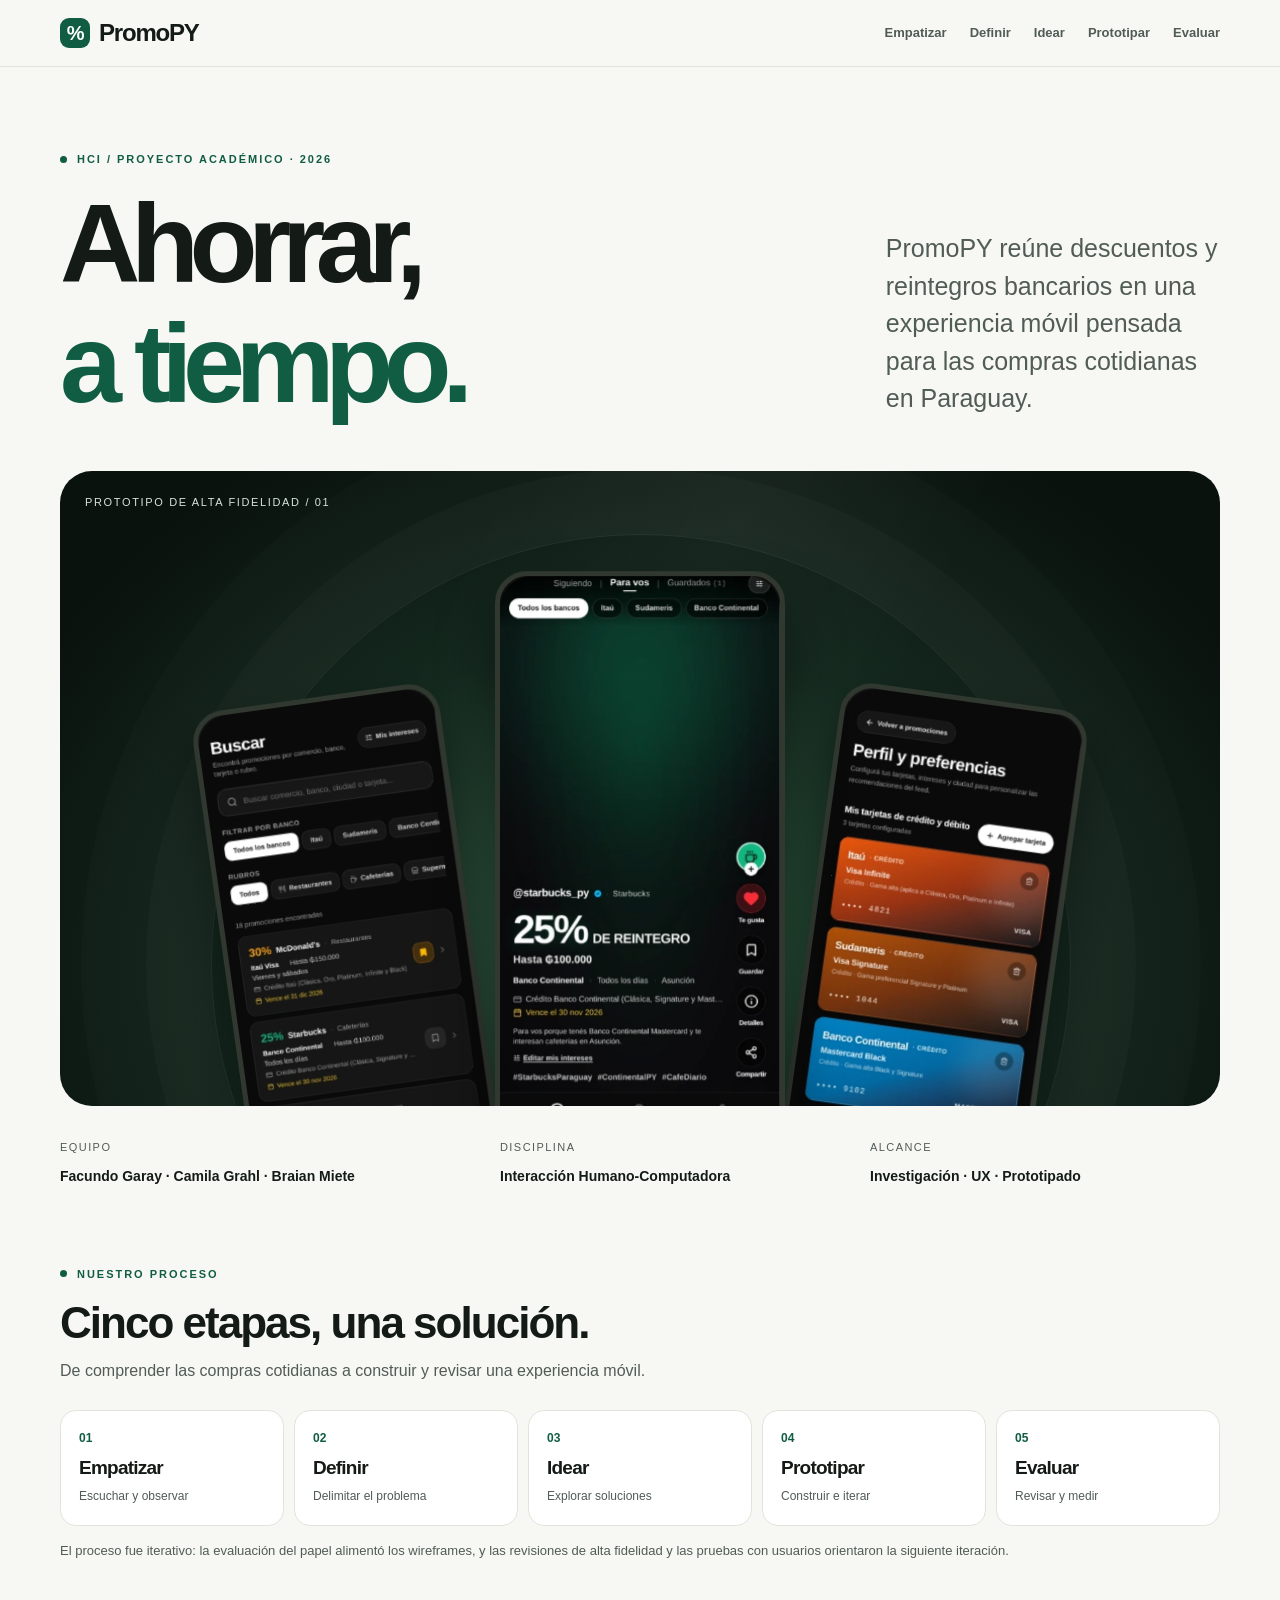
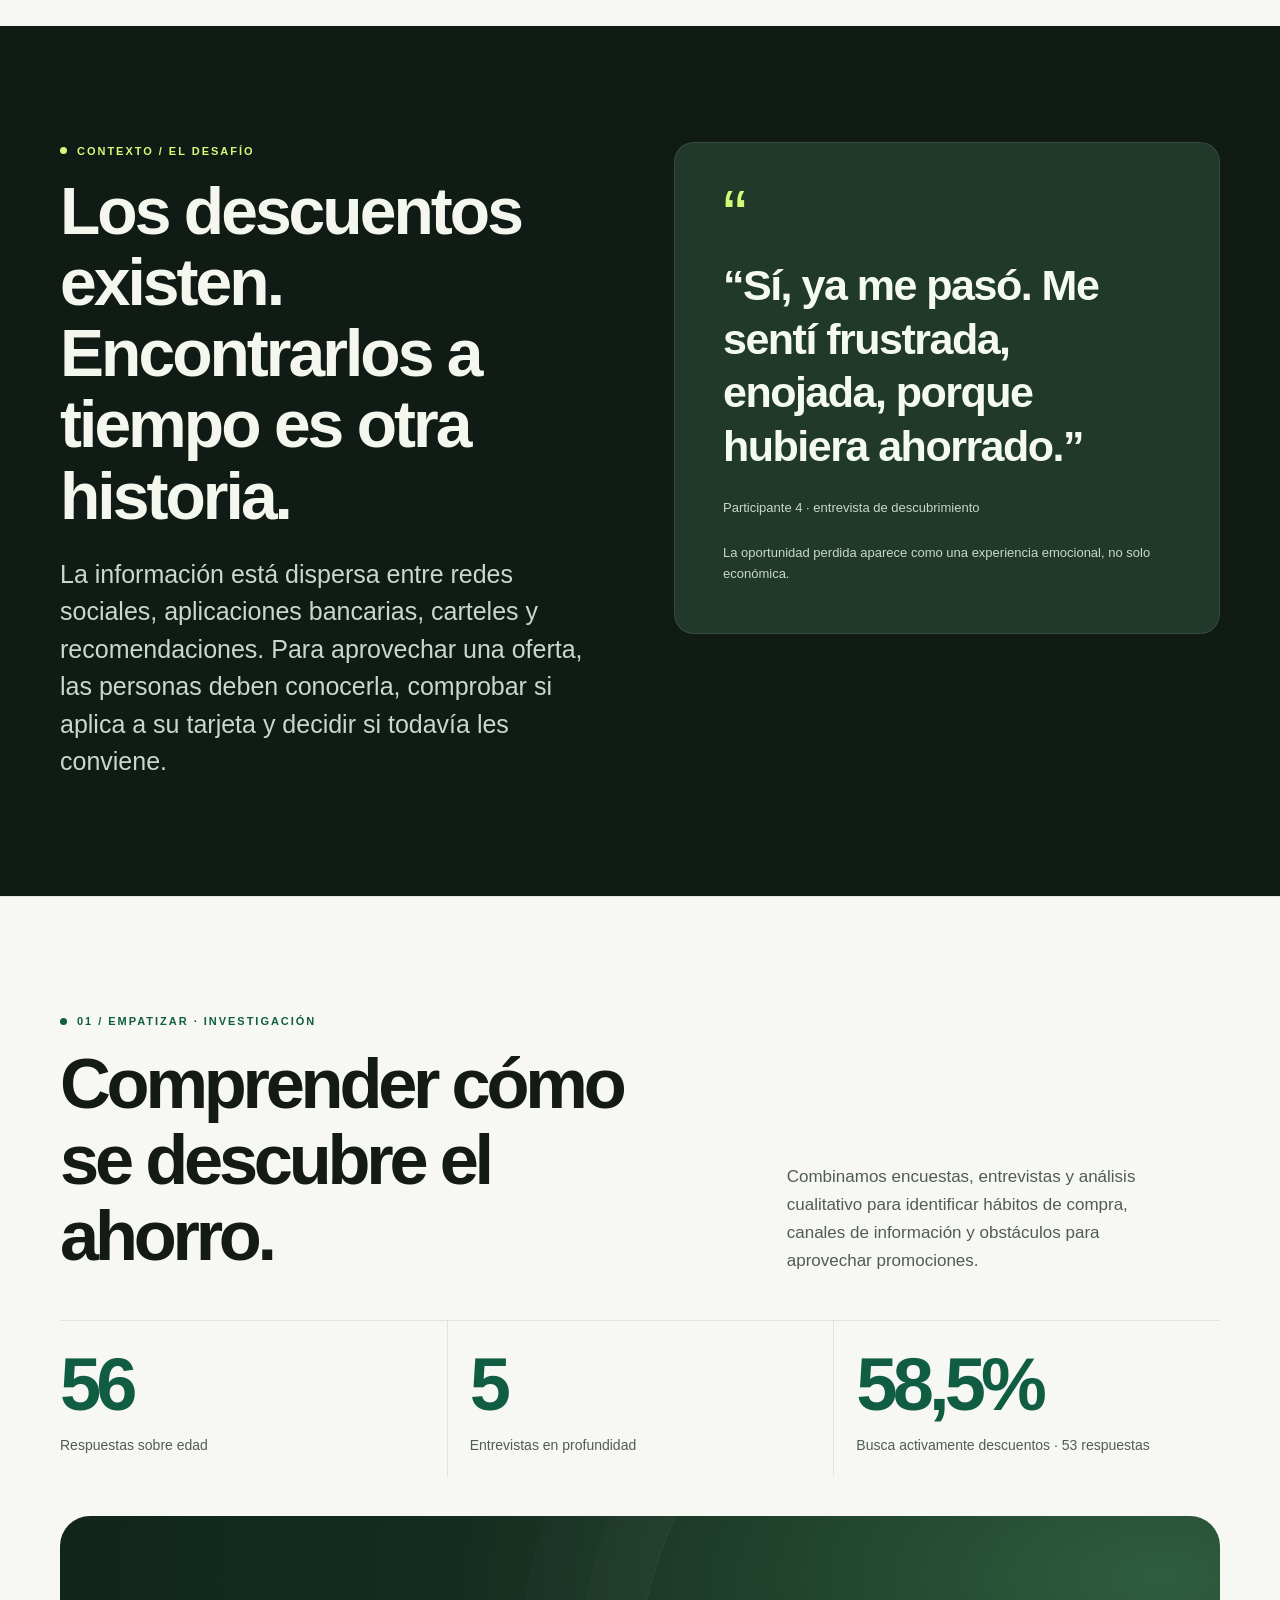
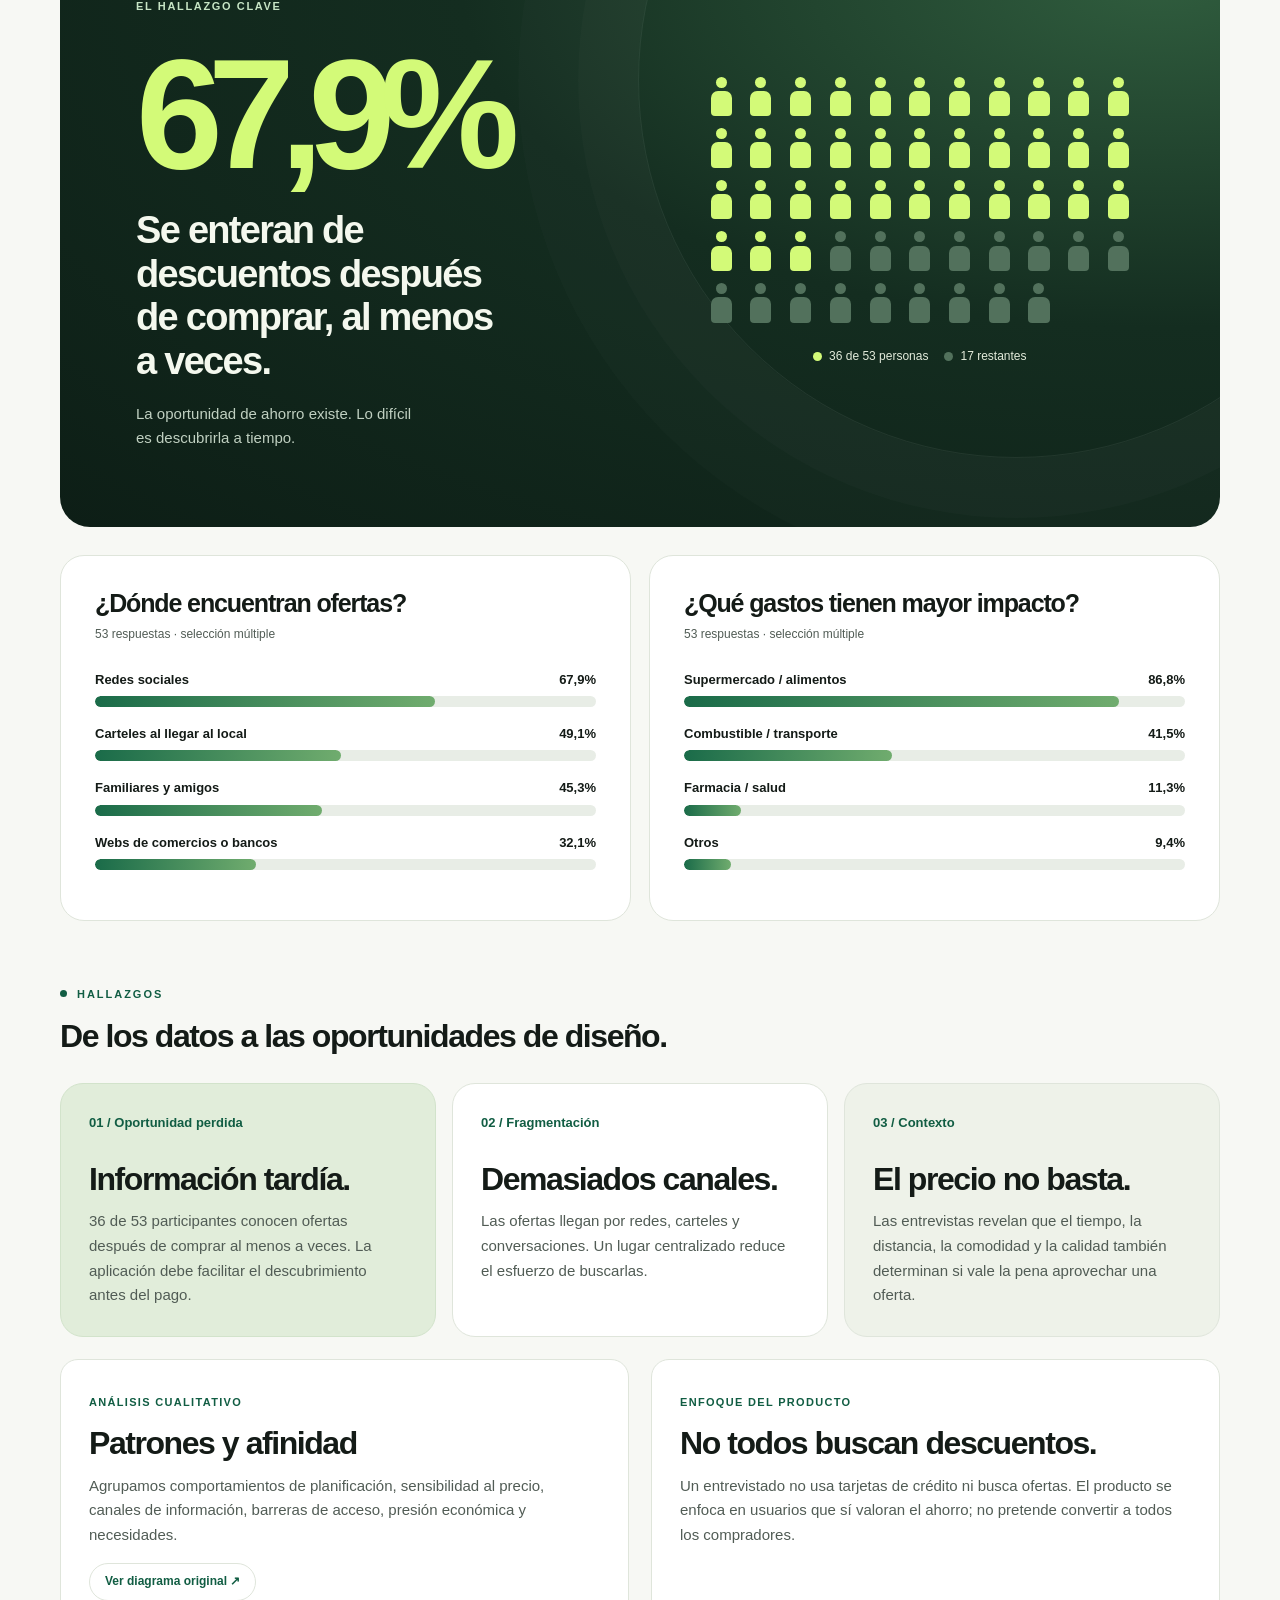
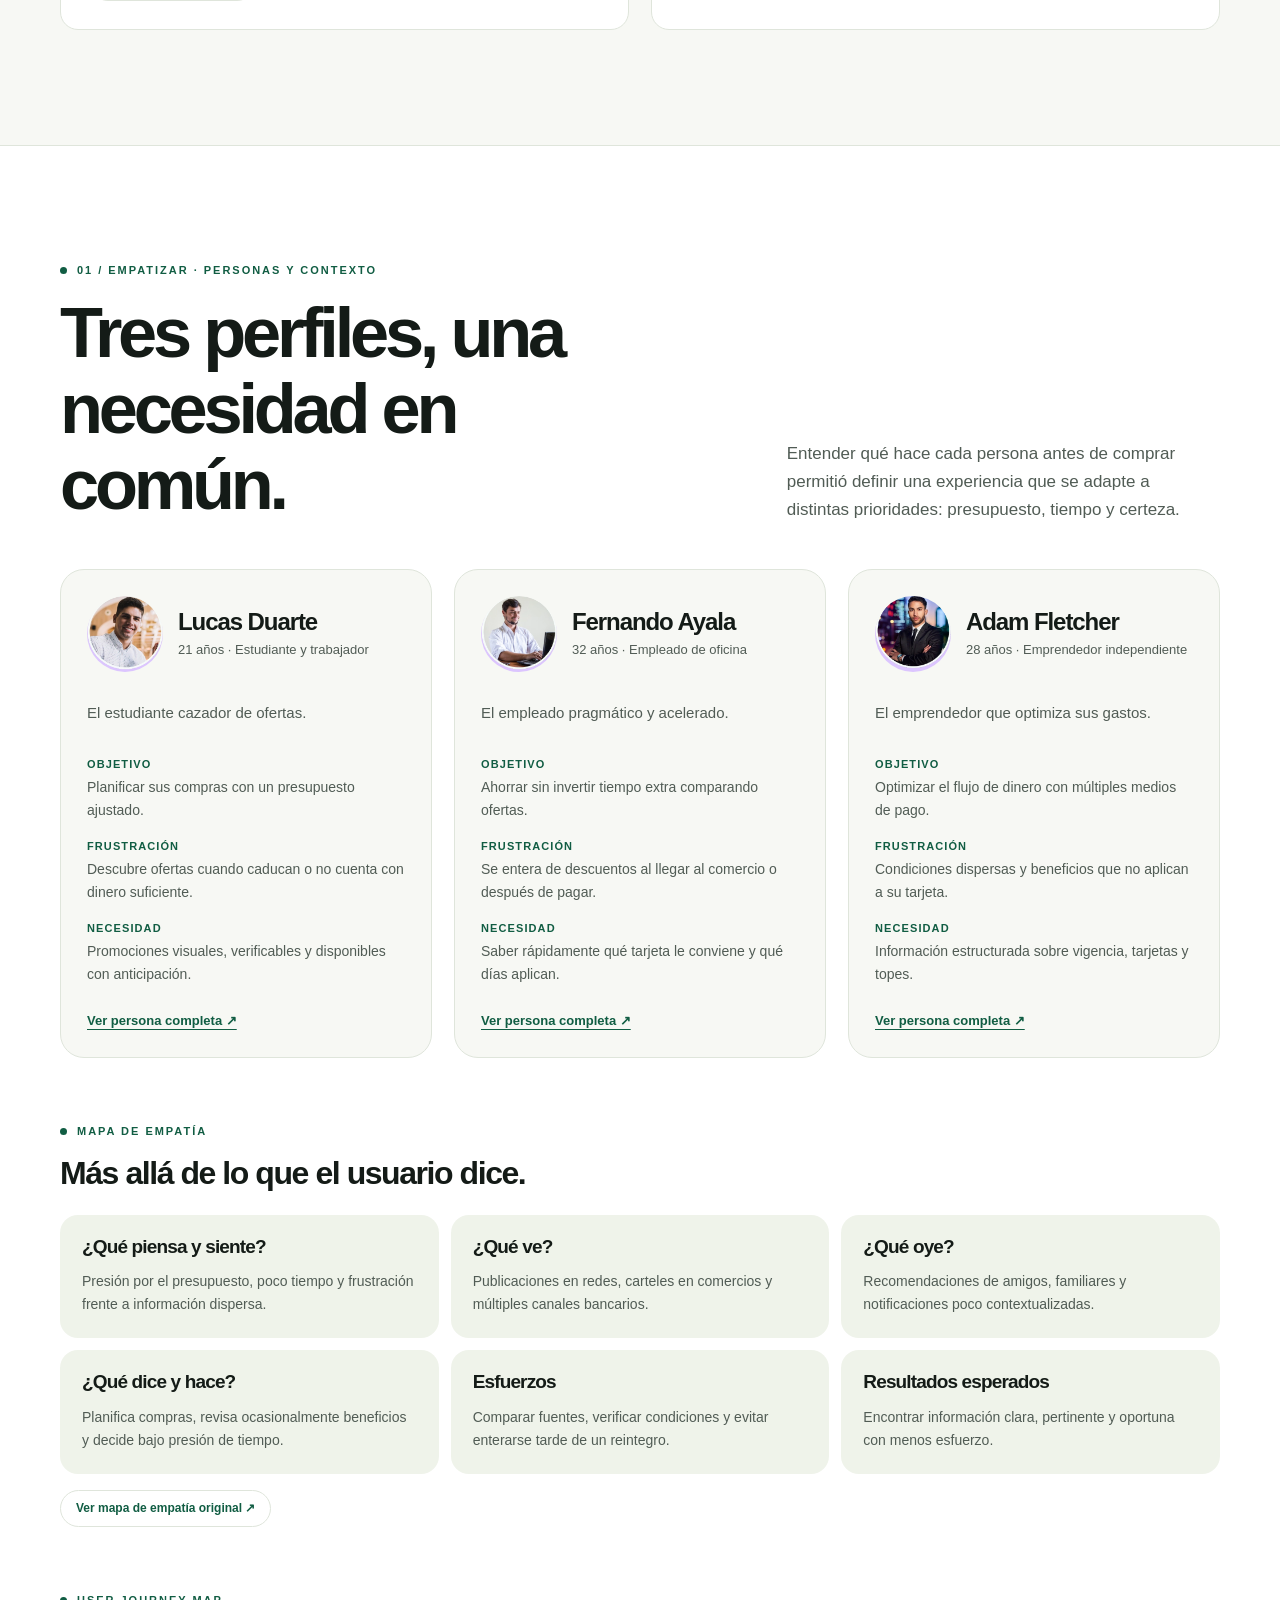
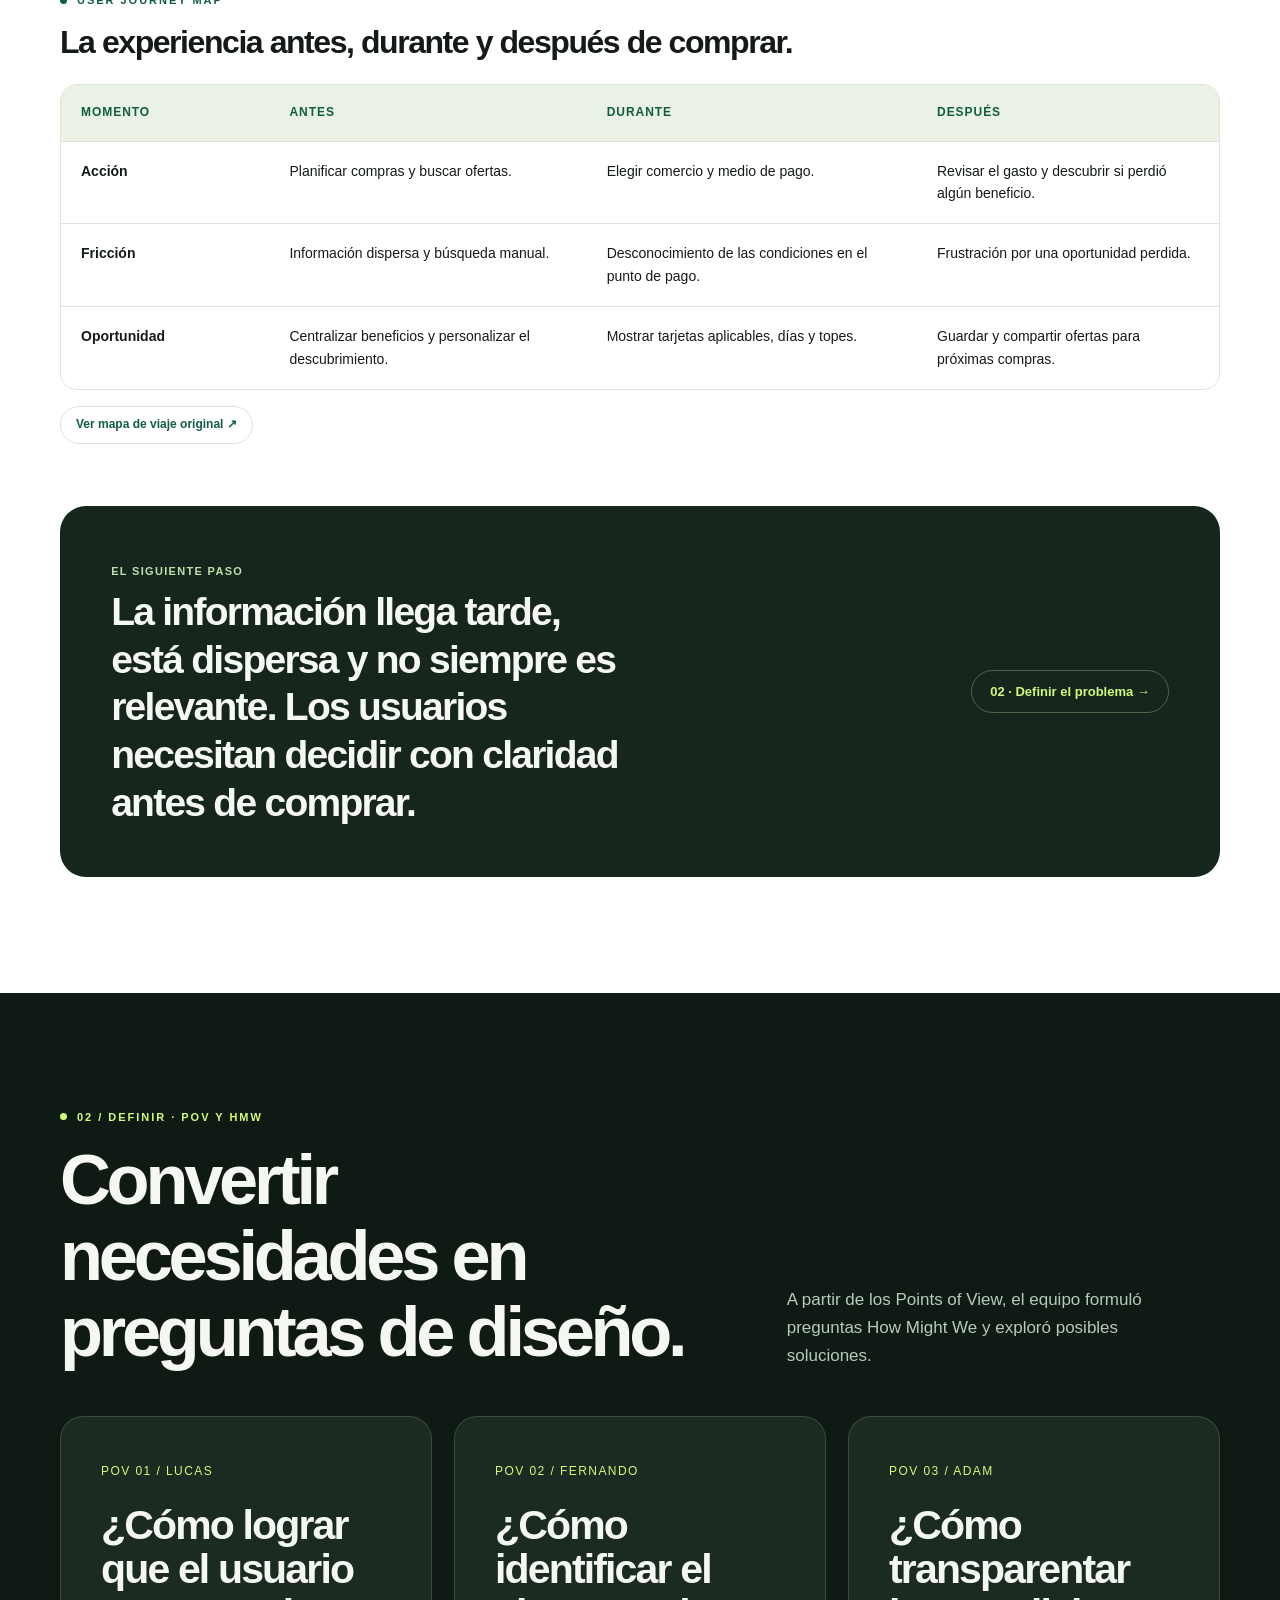
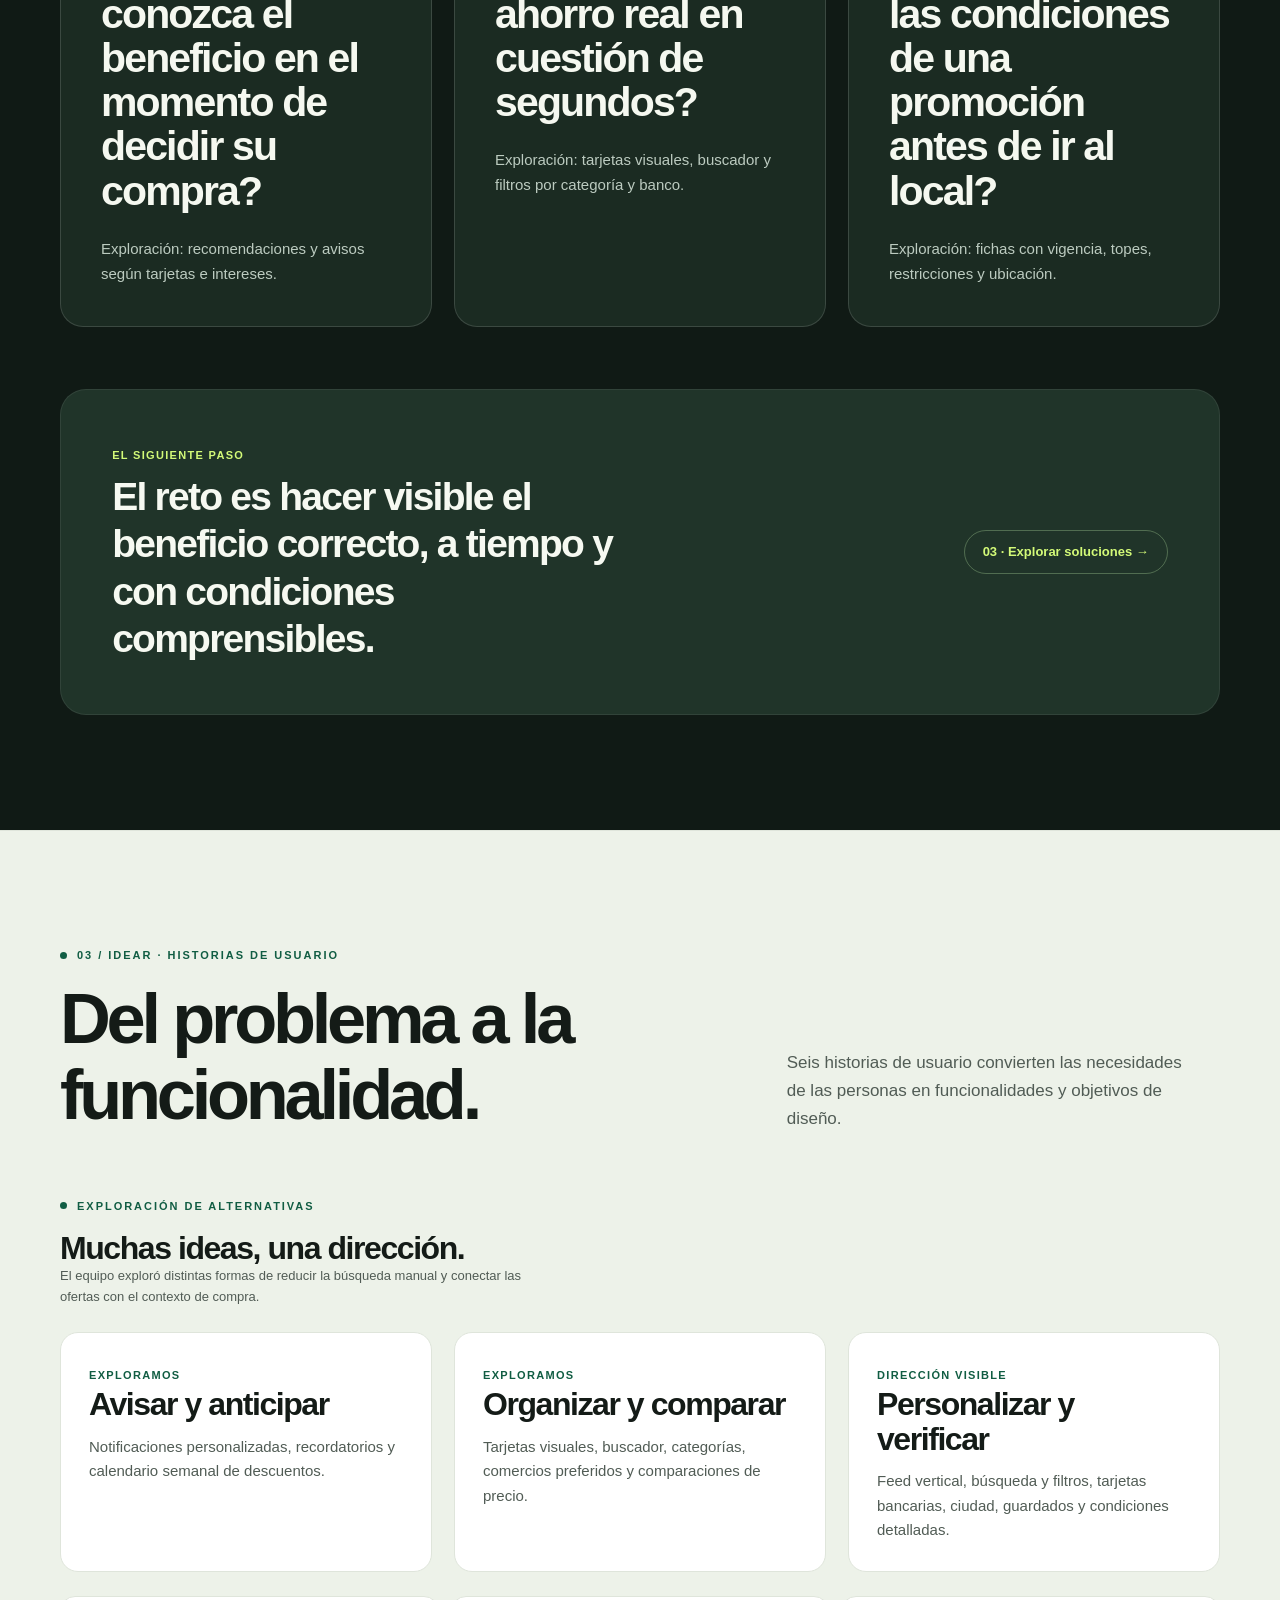
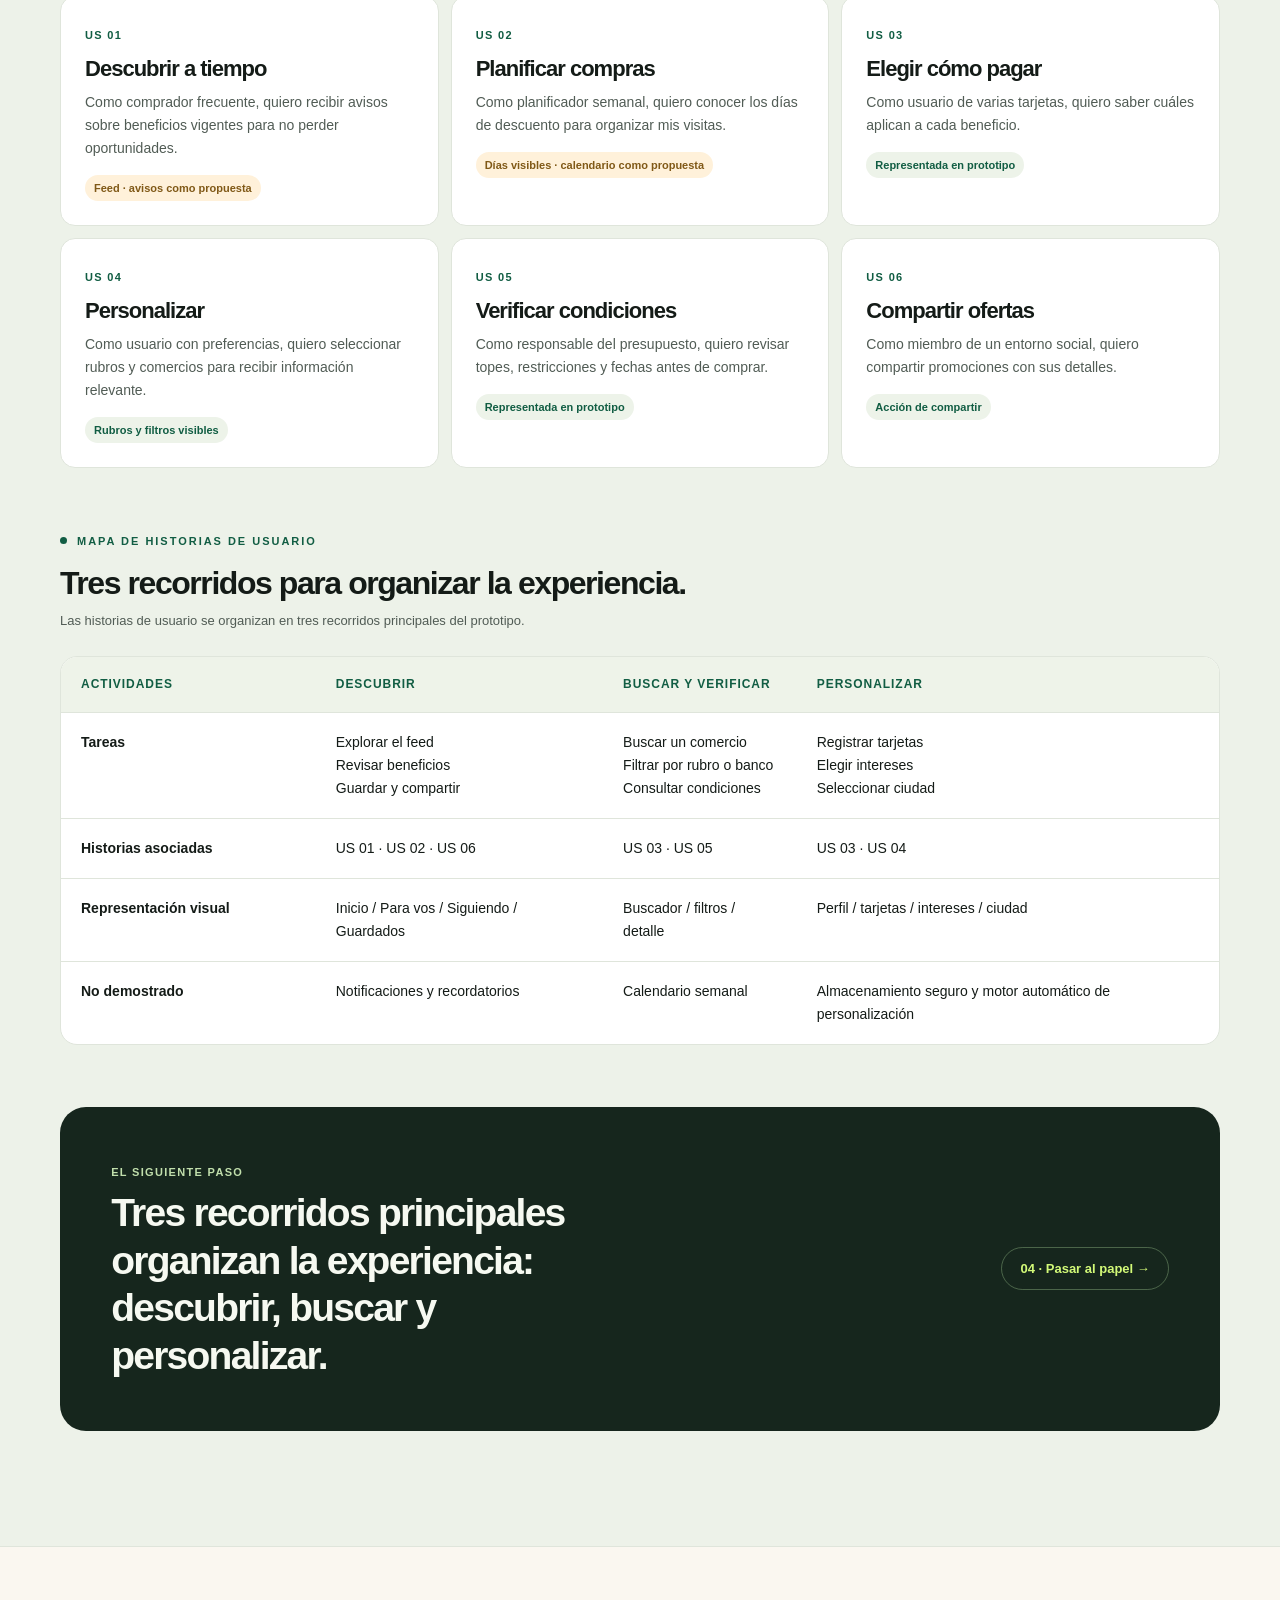
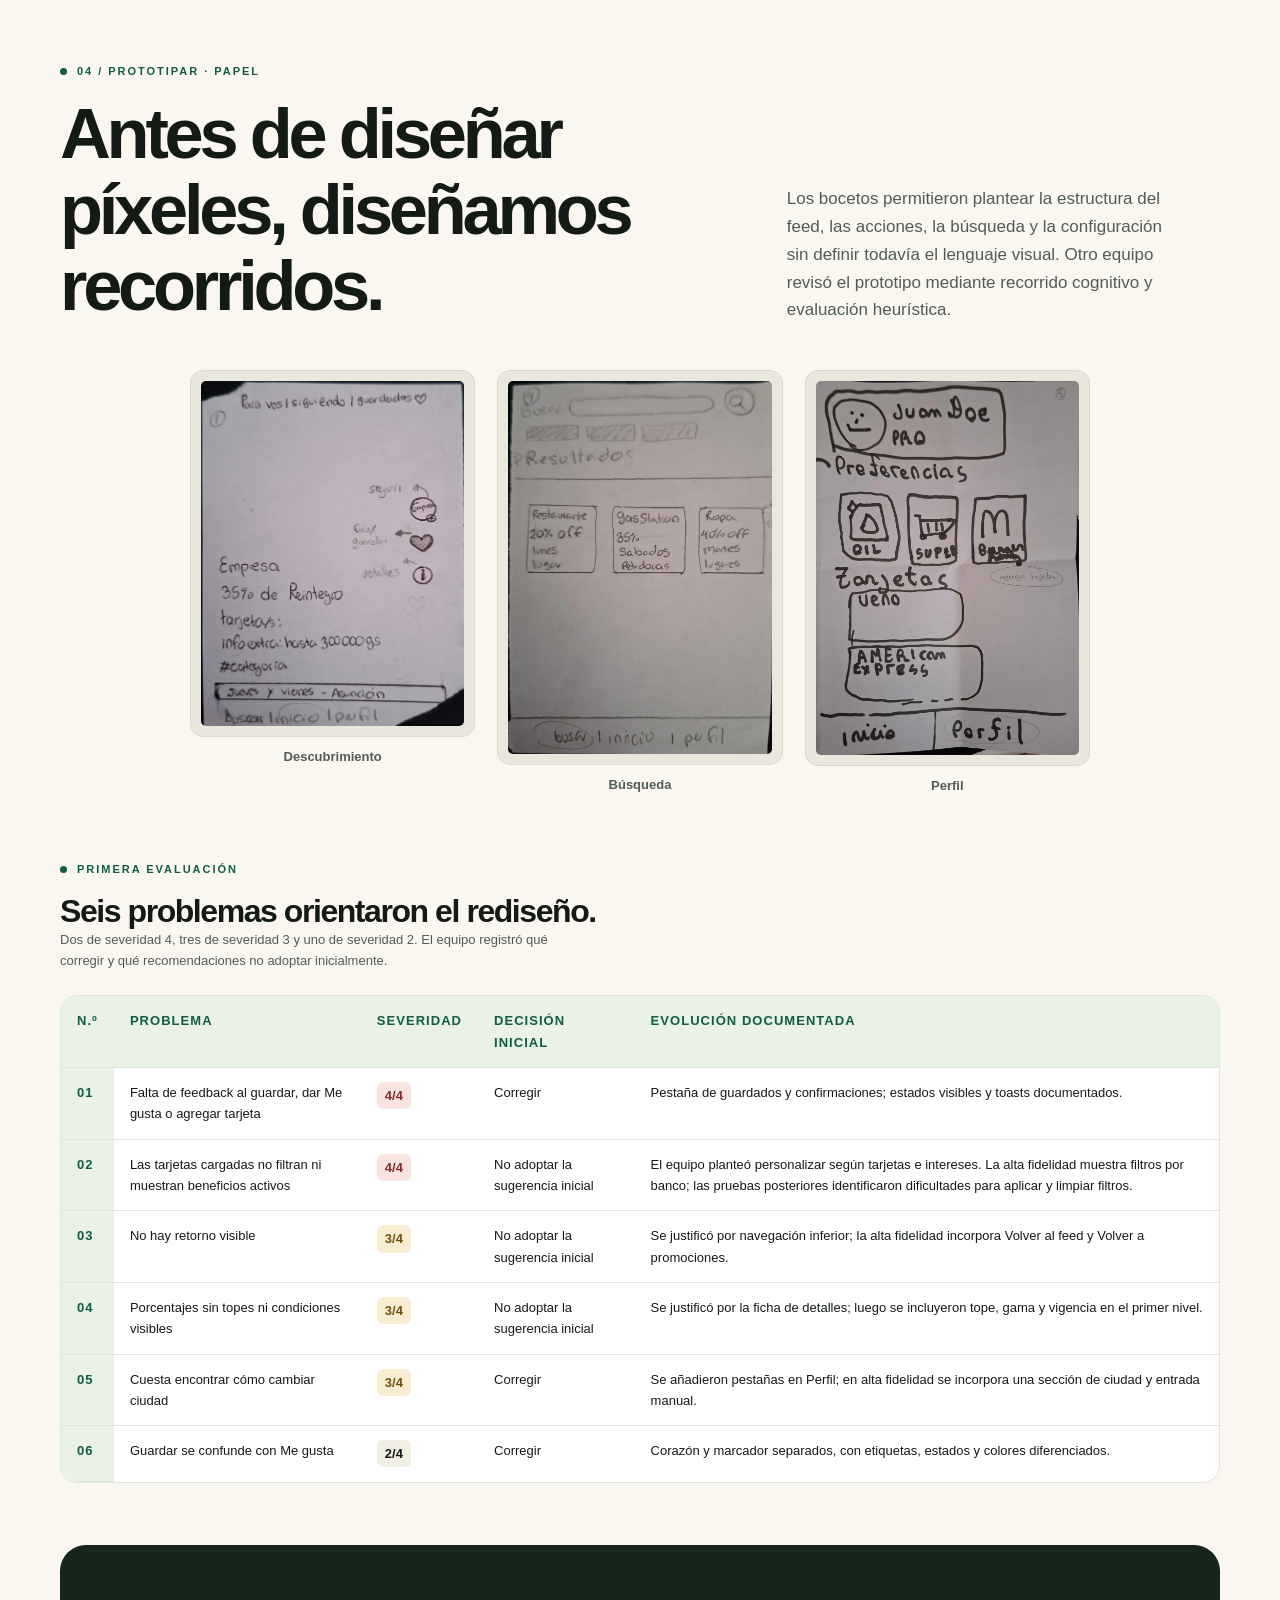
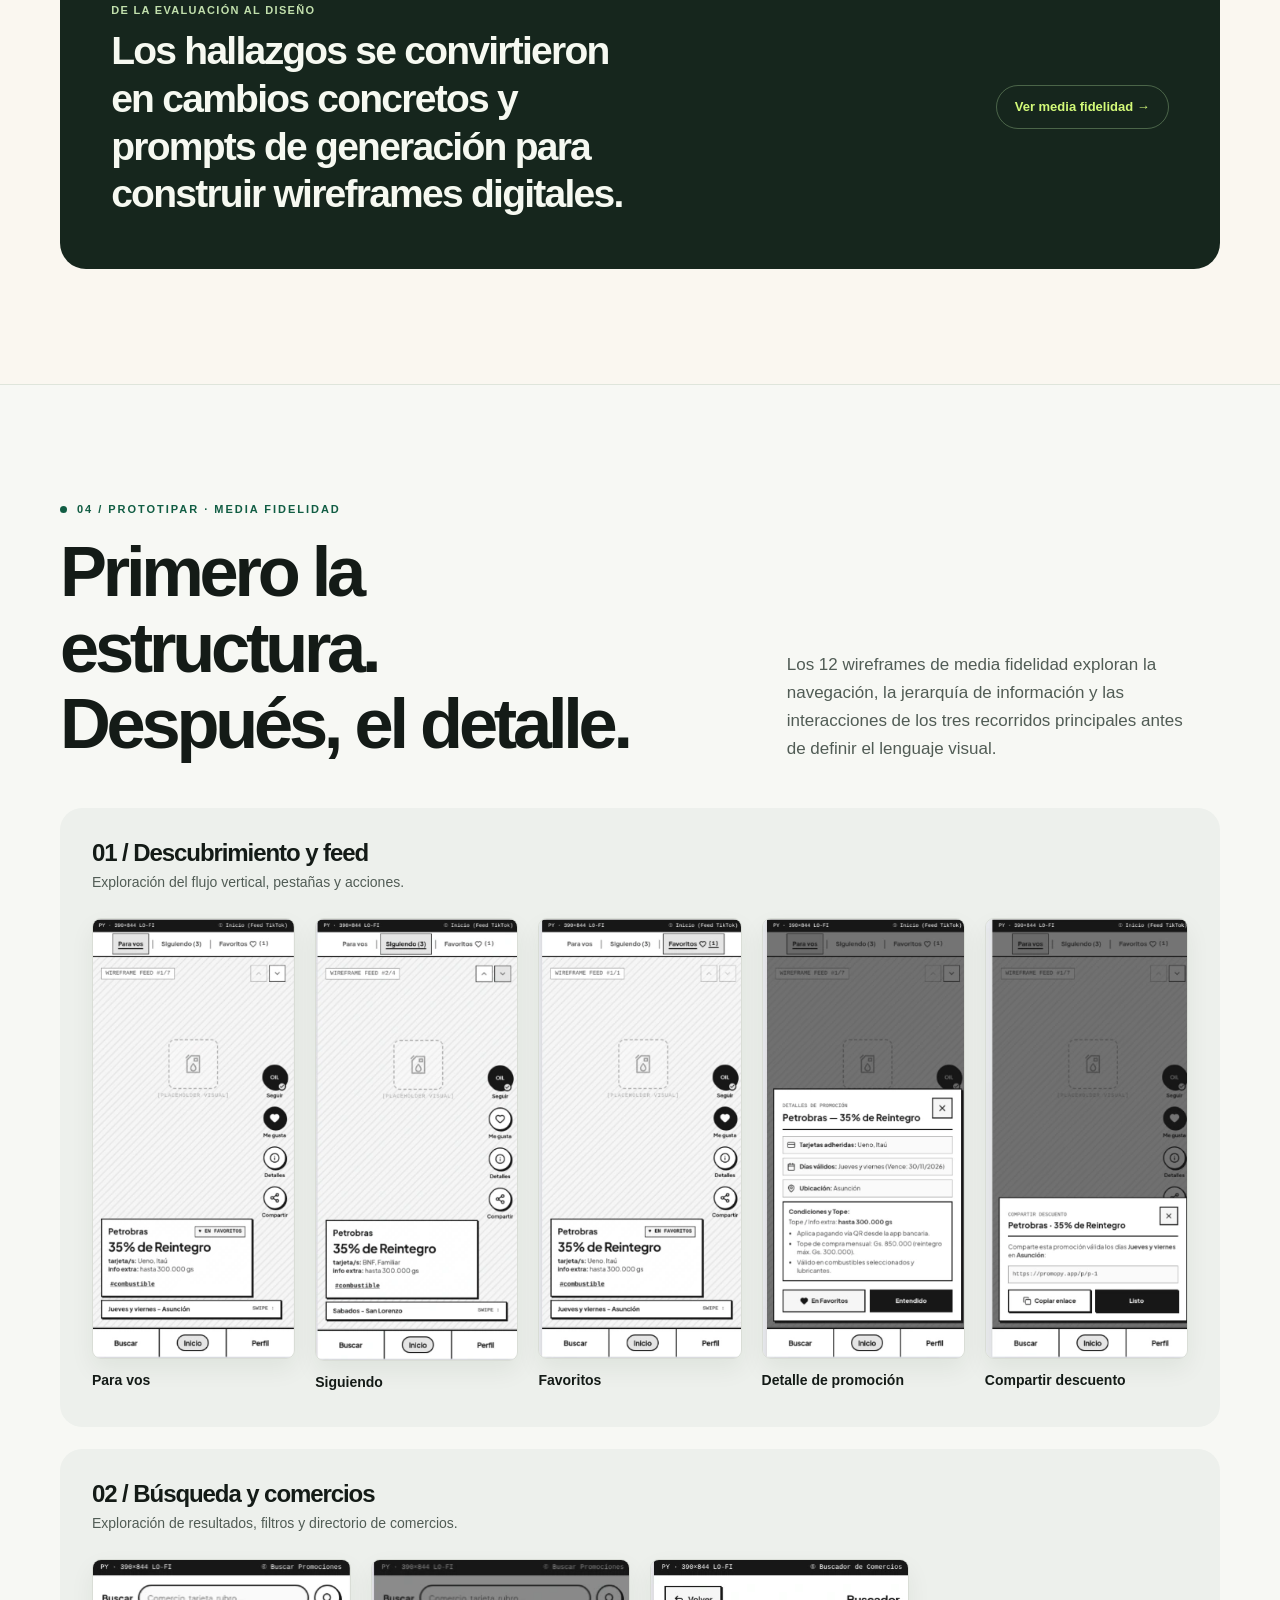
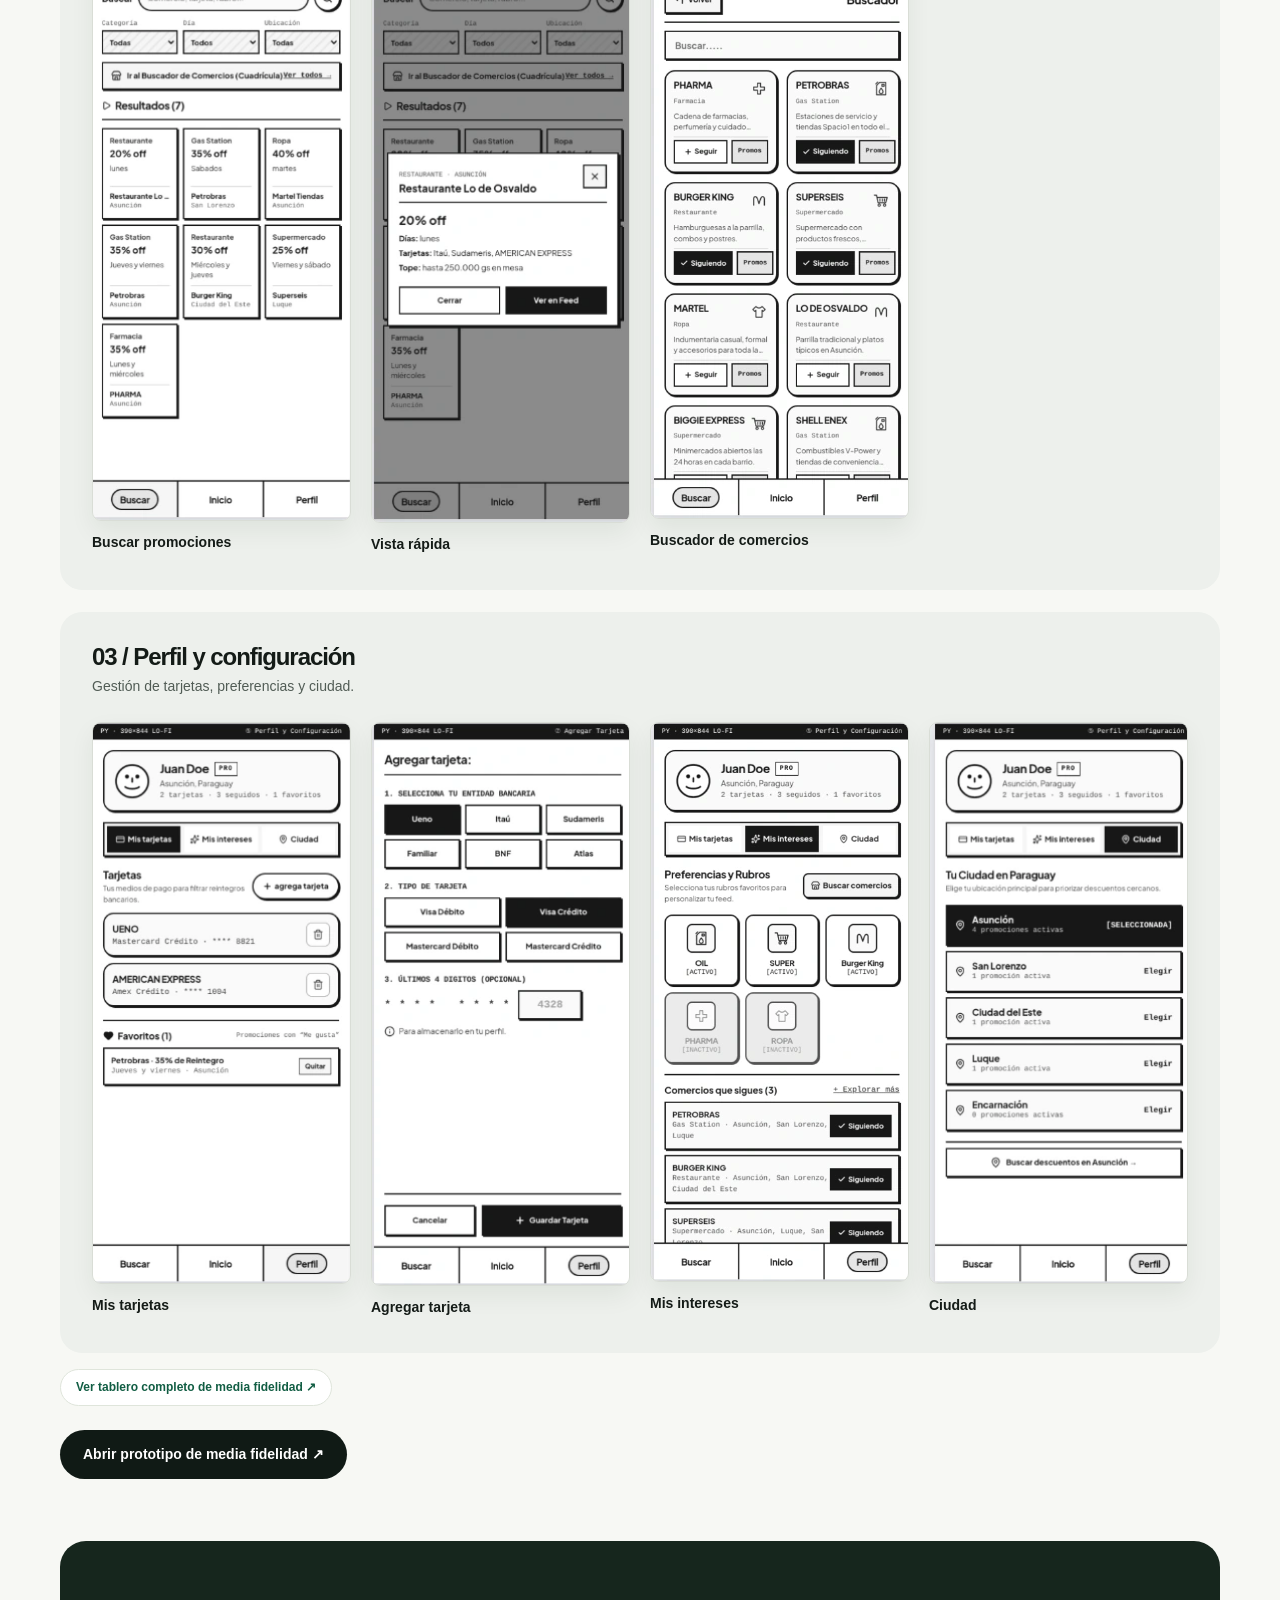
==== commit c9f687b1: "Add files via upload" ====
--- a/index.html
+++ b/index.html
@@ -11,17 +11,37 @@
 @media(max-width:850px){.section-head{grid-template-columns:1fr;gap:18px}.research-impact{grid-template-columns:1fr;gap:35px}.impact-copy h3{max-width:25ch}.impact-number{font-size:clamp(78px,16vw,140px)}.impact-visual{max-width:440px;width:100%;margin:auto}.stage-bridge{grid-template-columns:1fr}.stage-bridge a{justify-self:start}.research-stats .stat:nth-child(3){border-left:1px solid var(--line);padding-left:16px}.research-stats .stat:nth-child(n+3){border-top:0}.research-stats .stat{padding:16px 12px}.research-stats .stat p{font-size:12px}.research-stats .stat b{font-size:clamp(30px,6.5vw,52px)}}
 @media(max-width:520px){.research-impact{border-radius:22px;padding:26px 20px}.research-stats .stat{padding:14px 7px}.research-stats .stat:nth-child(3){padding-left:9px}.research-stats .stat p{font-size:11px}.research-stats .stat b{font-size:clamp(26px,7vw,38px)}.hero-stage{border-radius:20px}.impact-number{font-size:clamp(68px,20vw,100px)}.people-grid{gap:7px}.stage-bridge{padding:24px;border-radius:20px}.stage-bridge p{font-size:25px}.insights .card{min-height:auto}.navlinks a{font-size:12px}.evolution-card{border-radius:18px}}
 @media(prefers-reduced-motion:reduce){html{scroll-behavior:auto}.js .reveal,.js .reveal .stagger,.js .reveal .fill{opacity:1;transform:none;transition:none}.js .research-impact .person-dot.hit{color:#d3fa78;transition:none}.hero-stage .device{animation:none;translate:0 0}.process-grid a,.screen-stage .device,.evolution-grid .evidence-figure button{transition:none}}
+
+/* Evaluación con usuarios */
+.usability-section{background:radial-gradient(ellipse at 90% 0%,#203e2b 0%,#111e17 36%,#101a15 65%);color:#f5f8f0;border:0}
+.usability-section .section-head h2{max-width:17ch}.usability-section .section-head p,.usability-section .muted,.usability-section .small{color:#b8cbbd}.usability-section .eyebrow,.usability-section .kicker{color:var(--lime)}
+.usability-metrics{display:grid;grid-template-columns:repeat(5,minmax(0,1fr));border-block:1px solid #ffffff26;margin:38px 0 24px}.usability-metric{padding:25px 18px;border-right:1px solid #ffffff26}.usability-metric:first-child{padding-left:0}.usability-metric:last-child{border-right:0}.usability-metric b{font-size:clamp(30px,4.7vw,64px);display:block;line-height:1.05;letter-spacing:-.07em;color:var(--lime);font-variant-numeric:tabular-nums}.usability-metric span{display:block;color:#c4d3c6;font-size:13px;margin-top:12px;line-height:1.45}.usability-metric b small{font-size:.47em;letter-spacing:-.04em;color:#c9d8c9}
+.usability-completion{padding:26px 30px;background:#1c2e23;border:1px solid #ffffff1d;border-radius:20px}.completion-labels{display:flex;justify-content:space-between;gap:20px;margin-bottom:18px}.completion-labels b{display:block;font-size:clamp(27px,4vw,43px);line-height:1.1;color:var(--lime);letter-spacing:-.05em}.completion-labels>div:last-child{text-align:right}.completion-labels>div:last-child b{color:#d5e2d7}.completion-labels span{font-size:13px;color:#c6d5c7}.completion-track{display:flex;height:13px;overflow:hidden;border-radius:99px;gap:3px;background:#ffffff14}.completion-track i:first-child{width:75%;background:var(--lime)}.completion-track i:last-child{flex:1;background:#72917b}
+.usability-section .card{background:#1a2b21;border-color:#ffffff1c;color:#f5f8f0}.usability-section .card p{color:#c0d0c2}.usability-section .card h3{font-size:23px;margin-top:9px}.usability-section .subhead{margin-top:70px}.usability-section .subhead h3{margin-bottom:10px}.usability-chart{padding:clamp(20px,4vw,38px);background:#17271d;border:1px solid #ffffff20;border-radius:22px}.usability-chart .barrow{margin:20px 0}.usability-chart .barlabel{color:#e7eee5;font-size:14px}.usability-chart .barlabel b{font-variant-numeric:tabular-nums;color:var(--lime);white-space:nowrap}.usability-chart .track{background:#ffffff14;height:10px}.usability-chart .fill{background:var(--lime);transform-origin:left;transition:transform .85s cubic-bezier(.2,.65,.3,1)}.js .usability-chart.reveal:not(.visible) .fill{transform:scaleX(0)}.usability-chart .low .fill{background:#90b89b}.usability-insight{padding:22px 0 0;border-top:1px solid #ffffff26;margin-top:27px}.usability-insight p{margin-top:7px;color:#d4e0d3;font-size:16px}.usability-section .scroll-table{background:#17271d;border-color:#ffffff24}.usability-section th{background:#24392b;color:#d3fa78}.usability-section td{border-color:#ffffff1c;color:#e4eee2}.usability-section table{min-width:540px}.usability-close{border-top:1px solid #ffffff25;padding-top:40px;margin-top:68px;display:grid;grid-template-columns:1fr 1fr;gap:48px;align-items:start}.usability-close h3{font-size:clamp(32px,4.2vw,54px);max-width:17ch}.usability-close p{color:#c5d3c7;font-size:17px}.usability-section .stage-bridge{border-color:#ffffff25}.usability-section .stage-bridge a{color:var(--lime)}
+@media(max-width:850px){.usability-metrics{grid-template-columns:repeat(3,minmax(0,1fr))}.usability-metric:nth-child(3){border-right:0}.usability-metric:nth-child(n+4){border-top:1px solid #ffffff26}.usability-metric:nth-child(4){padding-left:0}.usability-close{grid-template-columns:1fr;gap:20px}}
+@media(max-width:520px){.usability-metrics{grid-template-columns:repeat(2,minmax(0,1fr))}.usability-metric{padding:17px 12px}.usability-metric:nth-child(odd){padding-left:0;border-right:1px solid #ffffff26}.usability-metric:nth-child(even){padding-left:12px;border-right:0}.usability-metric:nth-child(n+3){border-top:1px solid #ffffff26}.usability-metric:last-child{grid-column:span 2;border-right:0}.usability-completion{padding:20px}.usability-section .subhead{margin-top:48px}.usability-chart .barlabel{font-size:12px}.usability-close{margin-top:45px}}
+@media(prefers-reduced-motion:reduce){.usability-chart .fill{transition:none;transform:none!important}}
 </style></head><body><header class="topbar"><nav aria-label="Navegación principal" class="wrap nav"><a class="brand" href="#inicio"><span class="mark">%</span>PromoPY</a><div class="navlinks"><a href="#investigacion">Empatizar</a><a href="#definicion">Definir</a><a href="#historias">Idear</a><a href="#papel">Prototipar</a><a href="#validacion">Evaluar</a></div></nav><div class="progress" id="progress"></div></header>
-<main id="inicio"><section class="hero wrap"><div class="eyebrow">HCI / Proyecto académico · 2026</div><div class="hero-title"><h1>Ahorrar,<br/><span>a tiempo.</span></h1><p class="lead">PromoPY reúne descuentos y reintegros bancarios en una experiencia móvil pensada para las compras cotidianas en Paraguay.</p></div><div class="hero-stage"><span class="stage-label">Prototipo de alta fidelidad / 01</span><button aria-label="Ampliar pantalla de búsqueda" class="device" data-zoom="" style=";--hero-i:0"><img alt="Buscador de beneficios" src="[data-uri]"/></button><button aria-label="Ampliar pantalla de inicio" class="device" data-zoom="" style=";--hero-i:1"><img alt="Feed personalizado de beneficios" src="[data-uri]"/></button><button aria-label="Ampliar pantalla de tarjetas" class="device" data-zoom="" style=";--hero-i:2"><img alt="Perfil con tarjetas bancarias" src="[data-uri]"/></button></div><div class="metadata"><div><span>Equipo</span><strong>Facundo Garay · Camila Grahl · Braian Miete</strong></div><div><span>Disciplina</span><strong>Interacción Humano-Computadora</strong></div><div><span>Alcance</span><strong>Investigación · UX · Prototipado</strong></div></div></section><section aria-labelledby="indice-titulo" class="process-index wrap"><div class="eyebrow">Nuestro proceso</div><h2 id="indice-titulo">Cinco etapas, una solución.</h2><p class="muted">De comprender las compras cotidianas a construir y revisar una experiencia móvil.</p><nav aria-label="Índice del caso de estudio" class="process-grid reveal"><a href="#investigacion"><span>01</span><strong>Empatizar</strong><small>Escuchar y observar</small></a><a href="#definicion"><span>02</span><strong>Definir</strong><small>Delimitar el problema</small></a><a href="#historias"><span>03</span><strong>Idear</strong><small>Explorar soluciones</small></a><a href="#papel"><span>04</span><strong>Prototipar</strong><small>Construir e iterar</small></a><a href="#validacion"><span>05</span><strong>Evaluar</strong><small>Revisar y medir</small></a></nav><div class="process-note">El proceso fue iterativo: la evaluación del papel alimentó los wireframes, y las revisiones de alta fidelidad volvieron a orientar el diseño.</div></section>
+<main id="inicio"><section class="hero wrap"><div class="eyebrow">HCI / Proyecto académico · 2026</div><div class="hero-title"><h1>Ahorrar,<br/><span>a tiempo.</span></h1><p class="lead">PromoPY reúne descuentos y reintegros bancarios en una experiencia móvil pensada para las compras cotidianas en Paraguay.</p></div><div class="hero-stage"><span class="stage-label">Prototipo de alta fidelidad / 01</span><button aria-label="Ampliar pantalla de búsqueda" class="device" data-zoom="" style=";--hero-i:0"><img alt="Buscador de beneficios" src="[data-uri]"/></button><button aria-label="Ampliar pantalla de inicio" class="device" data-zoom="" style=";--hero-i:1"><img alt="Feed personalizado de beneficios" src="[data-uri]"/></button><button aria-label="Ampliar pantalla de tarjetas" class="device" data-zoom="" style=";--hero-i:2"><img alt="Perfil con tarjetas bancarias" src="[data-uri]"/></button></div><div class="metadata"><div><span>Equipo</span><strong>Facundo Garay · Camila Grahl · Braian Miete</strong></div><div><span>Disciplina</span><strong>Interacción Humano-Computadora</strong></div><div><span>Alcance</span><strong>Investigación · UX · Prototipado</strong></div></div></section><section aria-labelledby="indice-titulo" class="process-index wrap"><div class="eyebrow">Nuestro proceso</div><h2 id="indice-titulo">Cinco etapas, una solución.</h2><p class="muted">De comprender las compras cotidianas a construir y revisar una experiencia móvil.</p><nav aria-label="Índice del caso de estudio" class="process-grid reveal"><a href="#investigacion"><span>01</span><strong>Empatizar</strong><small>Escuchar y observar</small></a><a href="#definicion"><span>02</span><strong>Definir</strong><small>Delimitar el problema</small></a><a href="#historias"><span>03</span><strong>Idear</strong><small>Explorar soluciones</small></a><a href="#papel"><span>04</span><strong>Prototipar</strong><small>Construir e iterar</small></a><a href="#validacion"><span>05</span><strong>Evaluar</strong><small>Revisar y medir</small></a></nav><div class="process-note">El proceso fue iterativo: la evaluación del papel alimentó los wireframes, y las revisiones de alta fidelidad y las pruebas con usuarios orientaron la siguiente iteración.</div></section>
 <section class="section context-dark" id="desafio"><div class="wrap problem reveal"><div><div class="eyebrow">Contexto / El desafío</div><h2>Los descuentos existen. Encontrarlos a tiempo es otra historia.</h2><p class="lead">La información está dispersa entre redes sociales, aplicaciones bancarias, carteles y recomendaciones. Para aprovechar una oferta, las personas deben conocerla, comprobar si aplica a su tarjeta y decidir si todavía les conviene.</p></div><div class="quote-block"><blockquote>“Sí, ya me pasó. Me sentí frustrada, enojada, porque hubiera ahorrado.”</blockquote><cite>Participante 4 · entrevista de descubrimiento</cite><p class="small" style="margin-top:22px">La oportunidad perdida aparece como una experiencia emocional, no solo económica.</p></div></div></section>
 <section class="section" id="investigacion"><div class="wrap"><div class="section-head reveal"><div><div class="eyebrow">01 / Empatizar · Investigación</div><h2>Comprender cómo se descubre el ahorro.</h2></div><p>Combinamos encuestas, entrevistas y análisis cualitativo para identificar hábitos de compra, canales de información y obstáculos para aprovechar promociones.</p></div><div class="stats reveal research-stats"><div class="stat"><b aria-label="56" data-count="56" data-decimals="0" data-suffix="">56</b><p>Respuestas sobre edad</p></div><div class="stat"><b aria-label="5" data-count="5" data-decimals="0" data-suffix="">5</b><p>Entrevistas en profundidad</p></div><div class="stat"><b aria-label="58,5%" data-count="58.5" data-decimals="1" data-suffix="%">58,5%</b><p>Busca activamente descuentos · 53 respuestas</p></div></div><article aria-labelledby="impact-title" class="research-impact reveal"><div class="impact-copy"><span class="impact-tag">El hallazgo clave</span><div aria-label="67,9%" class="impact-number" data-count="67.9" data-decimals="1" data-suffix="%">67,9%</div><h3 id="impact-title">Se enteran de descuentos después de comprar, al menos a veces.</h3><p>La oportunidad de ahorro existe. Lo difícil es descubrirla a tiempo.</p></div><div class="impact-visual"><div aria-hidden="true" class="people-grid"><span class="person-dot hit" style="--i:0"></span><span class="person-dot hit" style="--i:1"></span><span class="person-dot hit" style="--i:2"></span><span class="person-dot hit" style="--i:3"></span><span class="person-dot hit" style="--i:4"></span><span class="person-dot hit" style="--i:5"></span><span class="person-dot hit" style="--i:6"></span><span class="person-dot hit" style="--i:7"></span><span class="person-dot hit" style="--i:8"></span><span class="person-dot hit" style="--i:9"></span><span class="person-dot hit" style="--i:10"></span><span class="person-dot hit" style="--i:11"></span><span class="person-dot hit" style="--i:12"></span><span class="person-dot hit" style="--i:13"></span><span class="person-dot hit" style="--i:14"></span><span class="person-dot hit" style="--i:15"></span><span class="person-dot hit" style="--i:16"></span><span class="person-dot hit" style="--i:17"></span><span class="person-dot hit" style="--i:18"></span><span class="person-dot hit" style="--i:19"></span><span class="person-dot hit" style="--i:20"></span><span class="person-dot hit" style="--i:21"></span><span class="person-dot hit" style="--i:22"></span><span class="person-dot hit" style="--i:23"></span><span class="person-dot hit" style="--i:24"></span><span class="person-dot hit" style="--i:25"></span><span class="person-dot hit" style="--i:26"></span><span class="person-dot hit" style="--i:27"></span><span class="person-dot hit" style="--i:28"></span><span class="person-dot hit" style="--i:29"></span><span class="person-dot hit" style="--i:30"></span><span class="person-dot hit" style="--i:31"></span><span class="person-dot hit" style="--i:32"></span><span class="person-dot hit" style="--i:33"></span><span class="person-dot hit" style="--i:34"></span><span class="person-dot hit" style="--i:35"></span><span class="person-dot" style="--i:36"></span><span class="person-dot" style="--i:37"></span><span class="person-dot" style="--i:38"></span><span class="person-dot" style="--i:39"></span><span class="person-dot" style="--i:40"></span><span class="person-dot" style="--i:41"></span><span class="person-dot" style="--i:42"></span><span class="person-dot" style="--i:43"></span><span class="person-dot" style="--i:44"></span><span class="person-dot" style="--i:45"></span><span class="person-dot" style="--i:46"></span><span class="person-dot" style="--i:47"></span><span class="person-dot" style="--i:48"></span><span class="person-dot" style="--i:49"></span><span class="person-dot" style="--i:50"></span><span class="person-dot" style="--i:51"></span><span class="person-dot" style="--i:52"></span></div><div class="impact-legend"><span><i></i>36 de 53 personas</span><span><i></i>17 restantes</span></div></div></article><div class="grid2 reveal research-charts" style="margin-top:38px"><div class="chart"><h3>¿Dónde encuentran ofertas?</h3><p class="chart-meta">53 respuestas · selección múltiple</p><div class="barrow"><div class="barlabel"><span>Redes sociales</span><span>67,9%</span></div><div class="track"><div class="fill" style="width:67.9%"></div></div></div><div class="barrow"><div class="barlabel"><span>Carteles al llegar al local</span><span>49,1%</span></div><div class="track"><div class="fill" style="width:49.1%"></div></div></div><div class="barrow"><div class="barlabel"><span>Familiares y amigos</span><span>45,3%</span></div><div class="track"><div class="fill" style="width:45.3%"></div></div></div><div class="barrow"><div class="barlabel"><span>Webs de comercios o bancos</span><span>32,1%</span></div><div class="track"><div class="fill" style="width:32.1%"></div></div></div></div><div class="chart"><h3>¿Qué gastos tienen mayor impacto?</h3><p class="chart-meta">53 respuestas · selección múltiple</p><div class="barrow"><div class="barlabel"><span>Supermercado / alimentos</span><span>86,8%</span></div><div class="track"><div class="fill" style="width:86.8%"></div></div></div><div class="barrow"><div class="barlabel"><span>Combustible / transporte</span><span>41,5%</span></div><div class="track"><div class="fill" style="width:41.5%"></div></div></div><div class="barrow"><div class="barlabel"><span>Farmacia / salud</span><span>11,3%</span></div><div class="track"><div class="fill" style="width:11.3%"></div></div></div><div class="barrow"><div class="barlabel"><span>Otros</span><span>9,4%</span></div><div class="track"><div class="fill" style="width:9.4%"></div></div></div></div></div><div class="subhead reveal"><div class="eyebrow">Hallazgos</div><h3>De los datos a las oportunidades de diseño.</h3></div><div class="grid3 insights reveal"><article class="card"><span class="insight-num">01 / Oportunidad perdida</span><h3>Información tardía.</h3><p>36 de 53 participantes conocen ofertas después de comprar al menos a veces. La aplicación debe facilitar el descubrimiento antes del pago.</p></article><article class="card"><span class="insight-num">02 / Fragmentación</span><h3>Demasiados canales.</h3><p>Las ofertas llegan por redes, carteles y conversaciones. Un lugar centralizado reduce el esfuerzo de buscarlas.</p></article><article class="card"><span class="insight-num">03 / Contexto</span><h3>El precio no basta.</h3><p>Las entrevistas revelan que el tiempo, la distancia, la comodidad y la calidad también determinan si vale la pena aprovechar una oferta.</p></article></div><div class="grid2 reveal" style="margin-top:22px"><article class="card"><span class="kicker">Análisis cualitativo</span><h3 style="margin-top:12px">Patrones y afinidad</h3><p>Agrupamos comportamientos de planificación, sensibilidad al precio, canales de información, barreras de acceso, presión económica y necesidades.</p><button class="map-btn" data-caption="Diagrama de afinidad original" data-src="[data-uri]">Ver diagrama original ↗</button></article><article class="card"><span class="kicker">Enfoque del producto</span><h3 style="margin-top:12px">No todos buscan descuentos.</h3><p>Un entrevistado no usa tarjetas de crédito ni busca ofertas. El producto se enfoca en usuarios que sí valoran el ahorro; no pretende convertir a todos los compradores.</p></article></div></div></section>
 <section class="section people-section" id="usuarios"><div class="wrap"><div class="section-head reveal"><div><div class="eyebrow">01 / Empatizar · Personas y contexto</div><h2>Tres perfiles, una necesidad en común.</h2></div><p>Entender qué hace cada persona antes de comprar permitió definir una experiencia que se adapte a distintas prioridades: presupuesto, tiempo y certeza.</p></div><div class="grid3 reveal"><article class="card persona"><div class="person-header"><img alt="Retrato ilustrativo de Lucas" class="avatar" src="[data-uri]"/><div><h3>Lucas Duarte</h3><p class="role">21 años · Estudiante y trabajador</p></div></div><p>El estudiante cazador de ofertas.</p><dl><dt>Objetivo</dt><dd>Planificar sus compras con un presupuesto ajustado.</dd><dt>Frustración</dt><dd>Descubre ofertas cuando caducan o no cuenta con dinero suficiente.</dd><dt>Necesidad</dt><dd>Promociones visuales, verificables y disponibles con anticipación.</dd></dl><button class="textlink" data-caption="User persona original: Lucas Duarte" data-src="[data-uri]